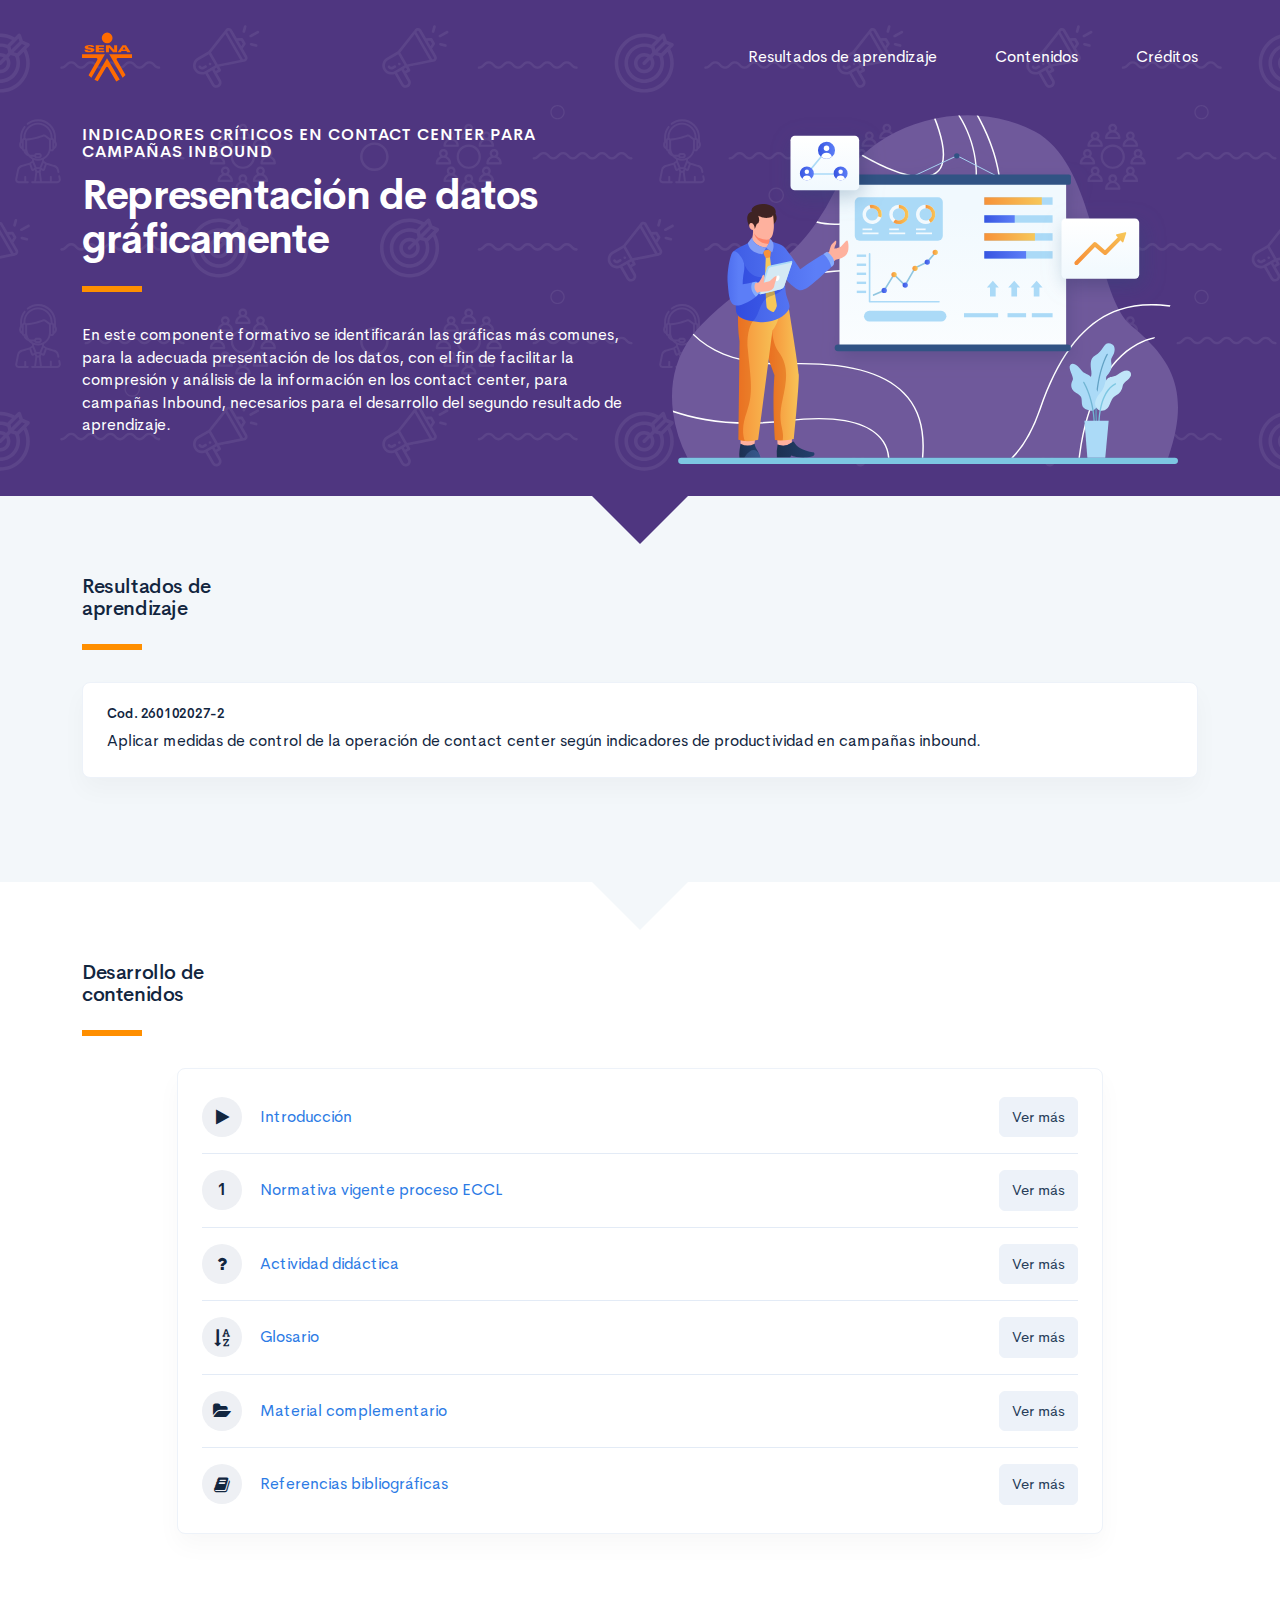
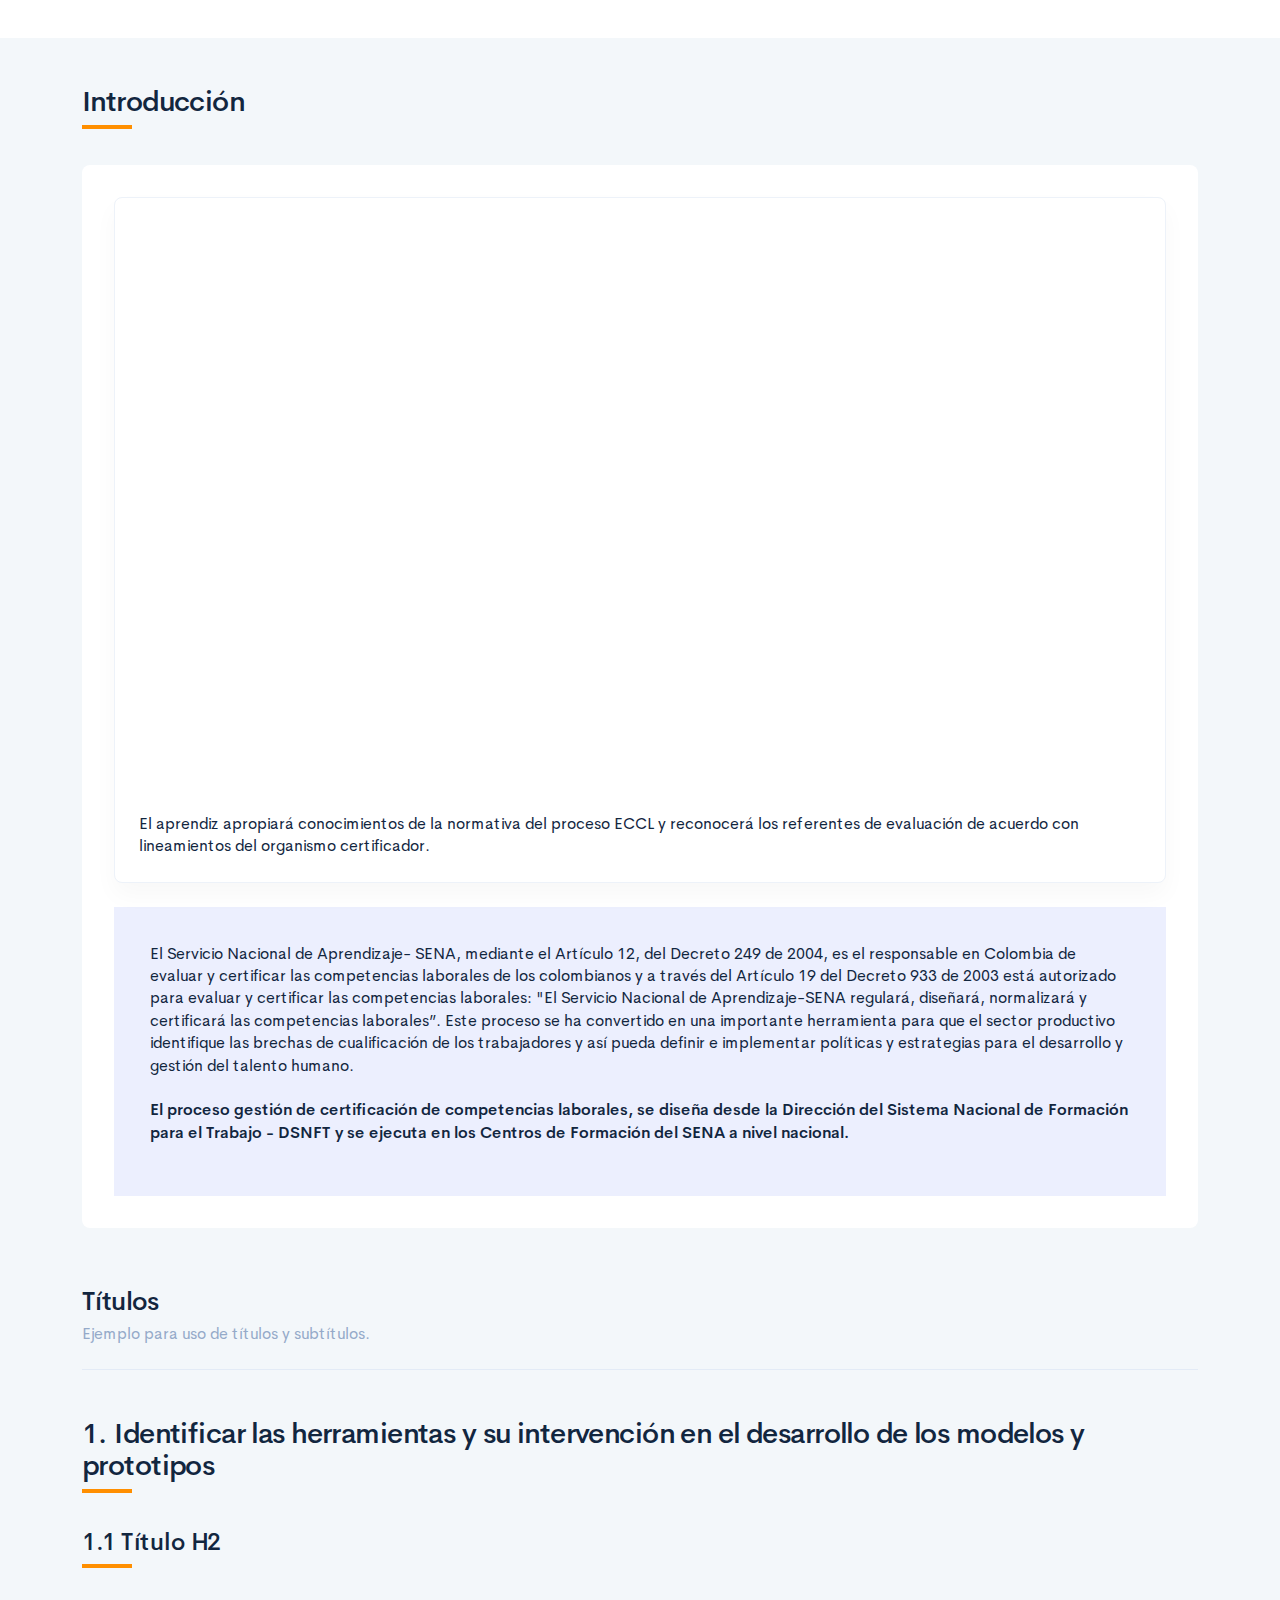
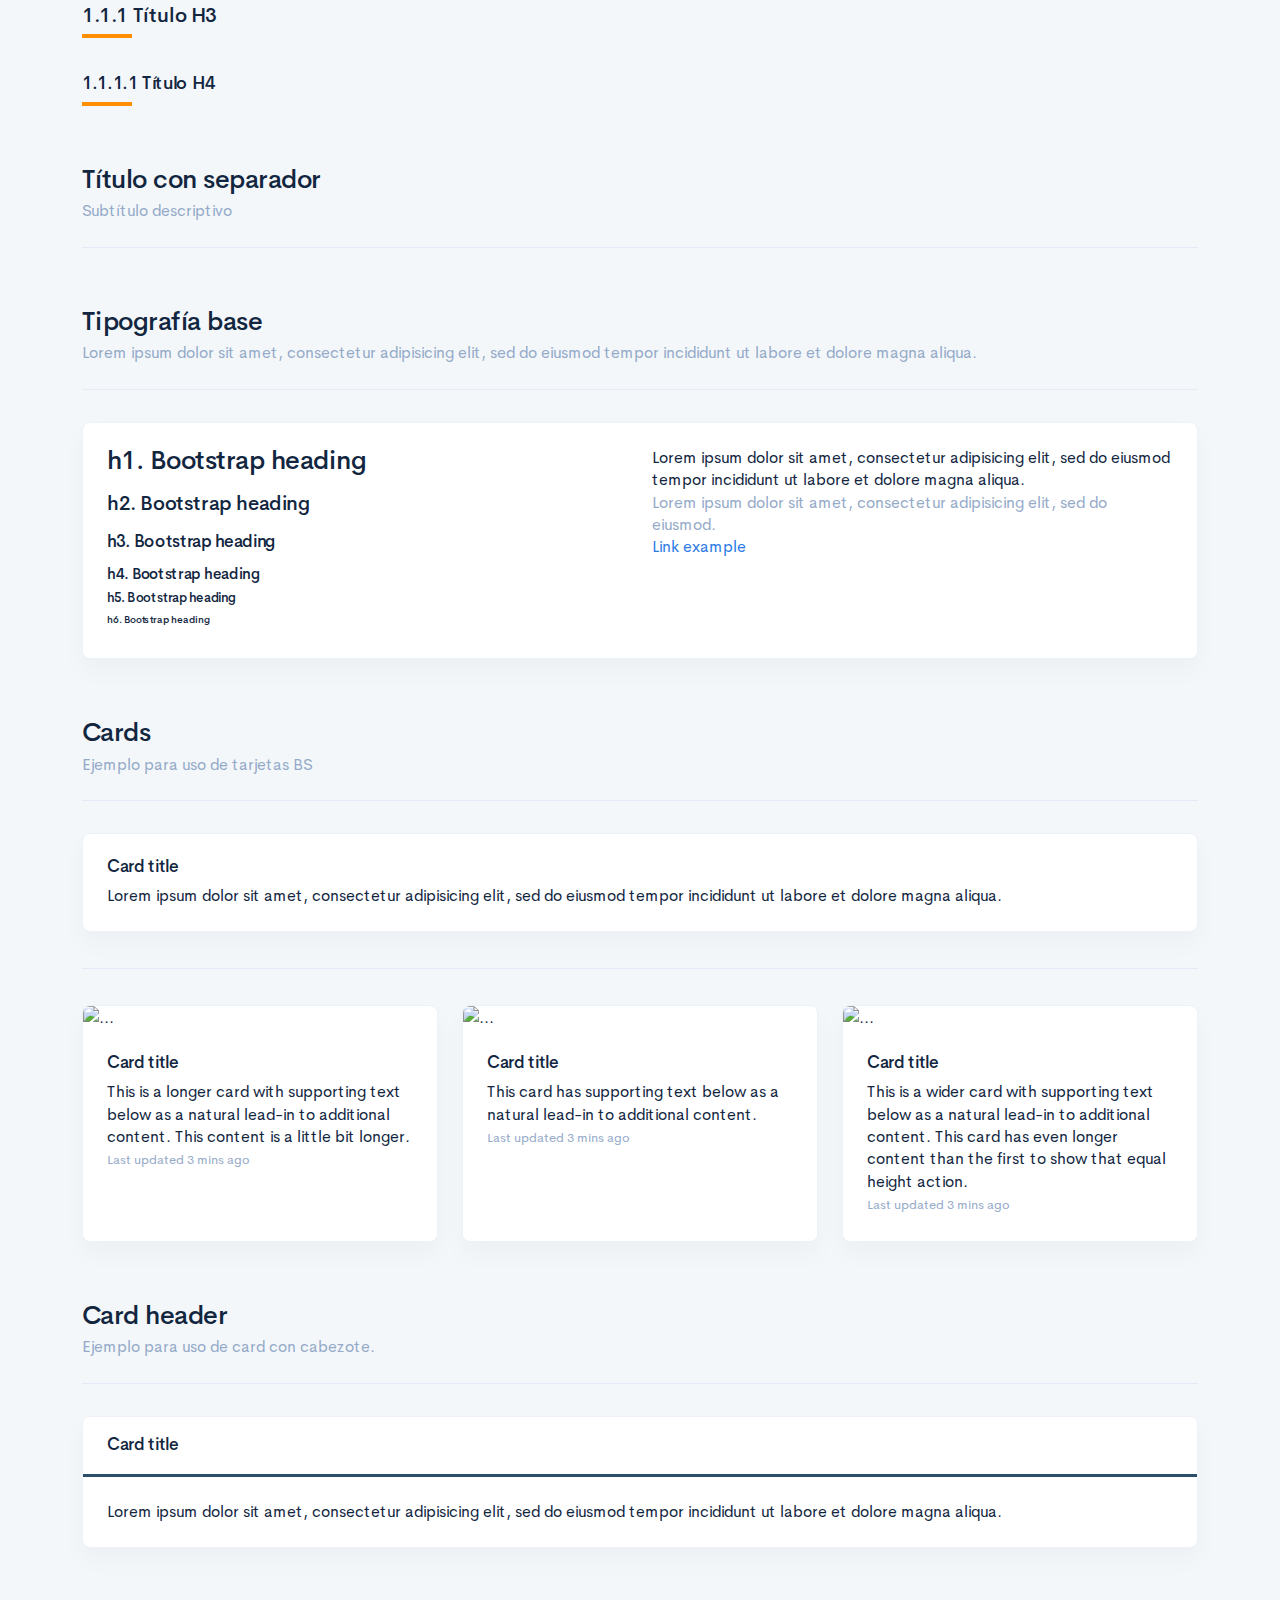
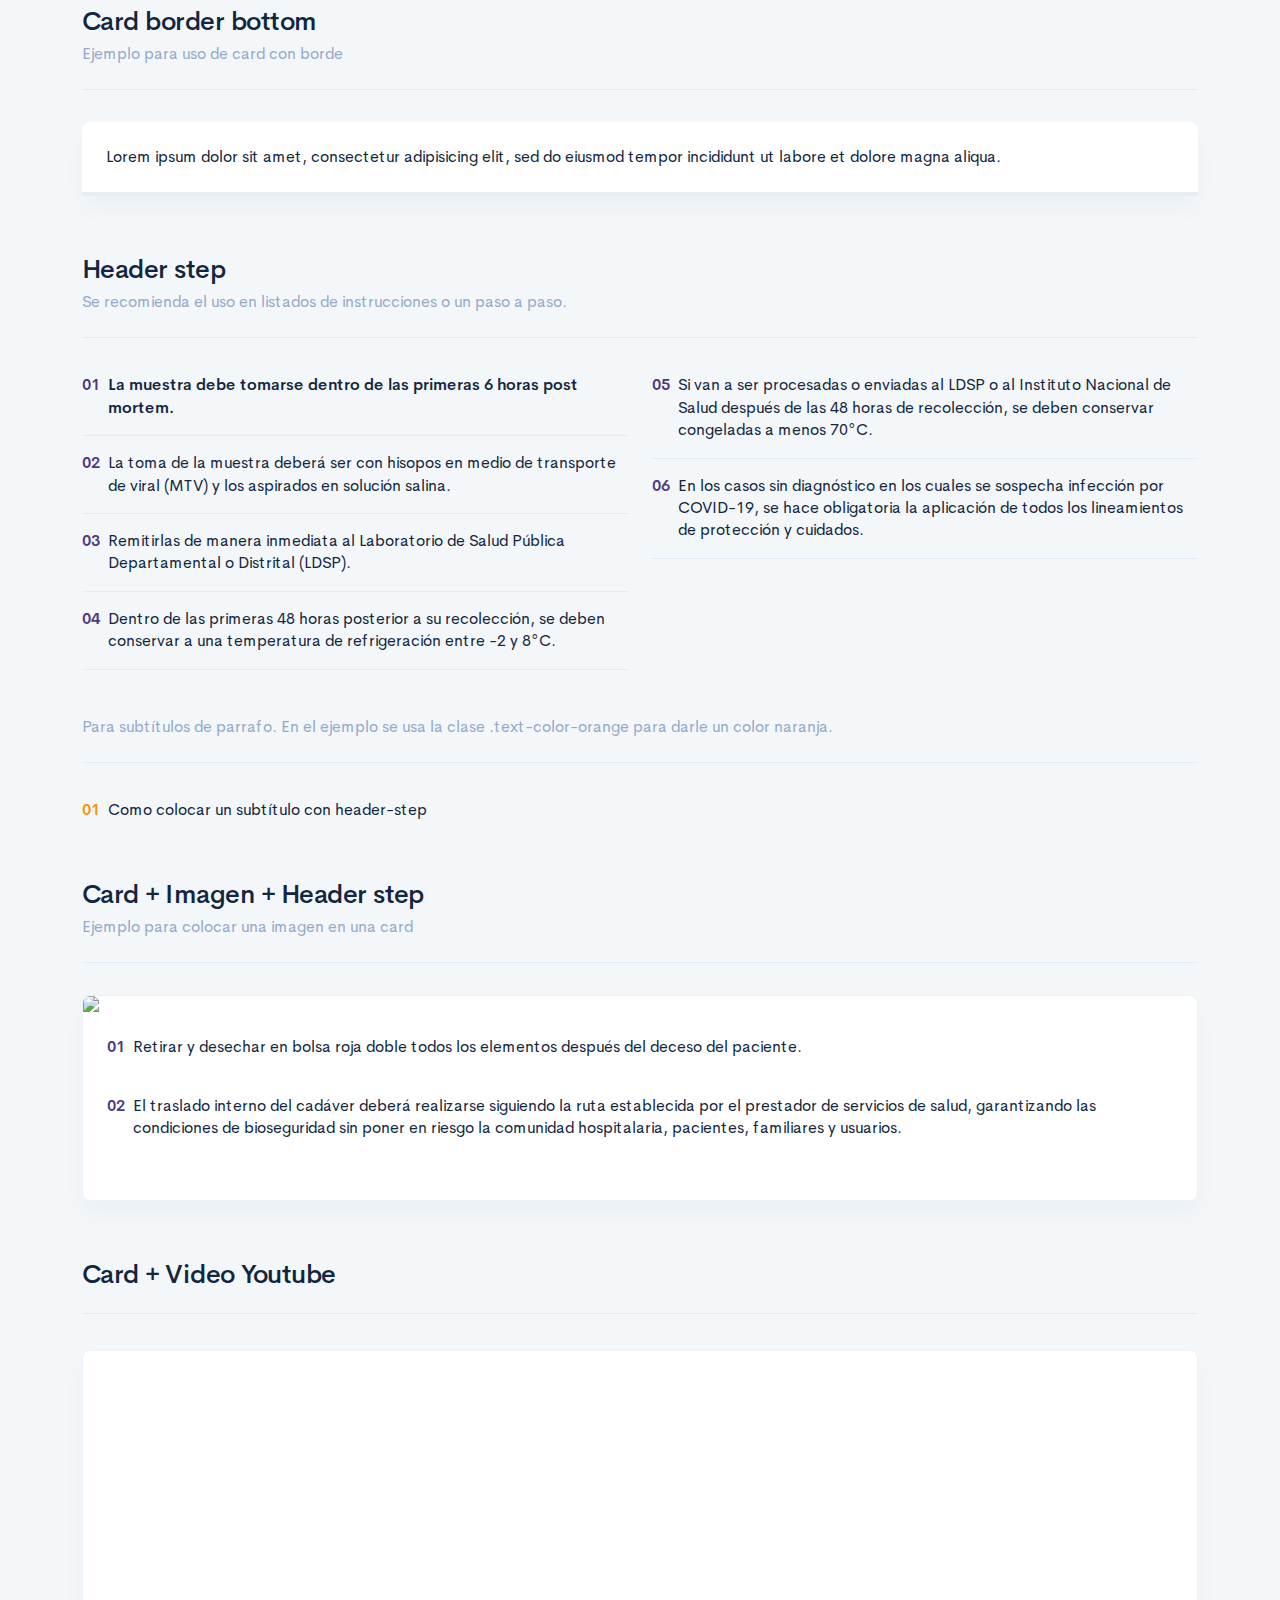
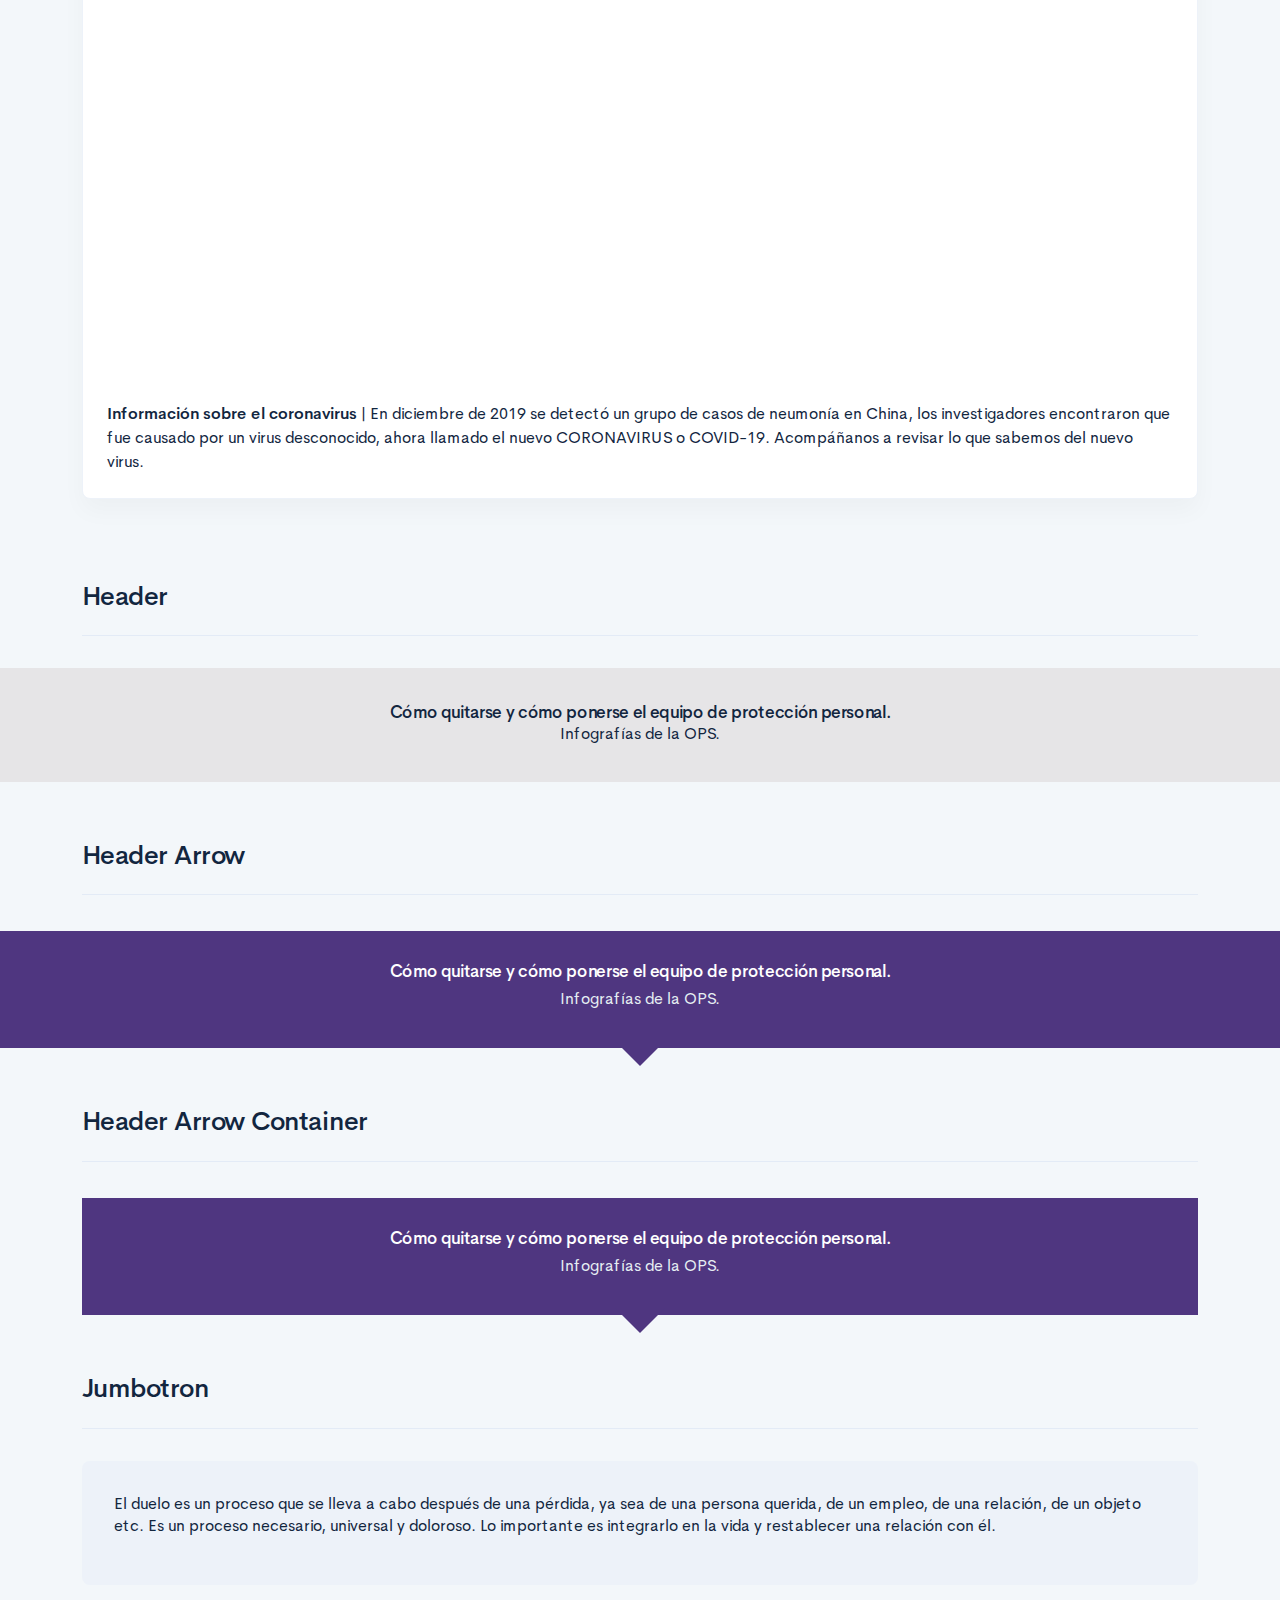
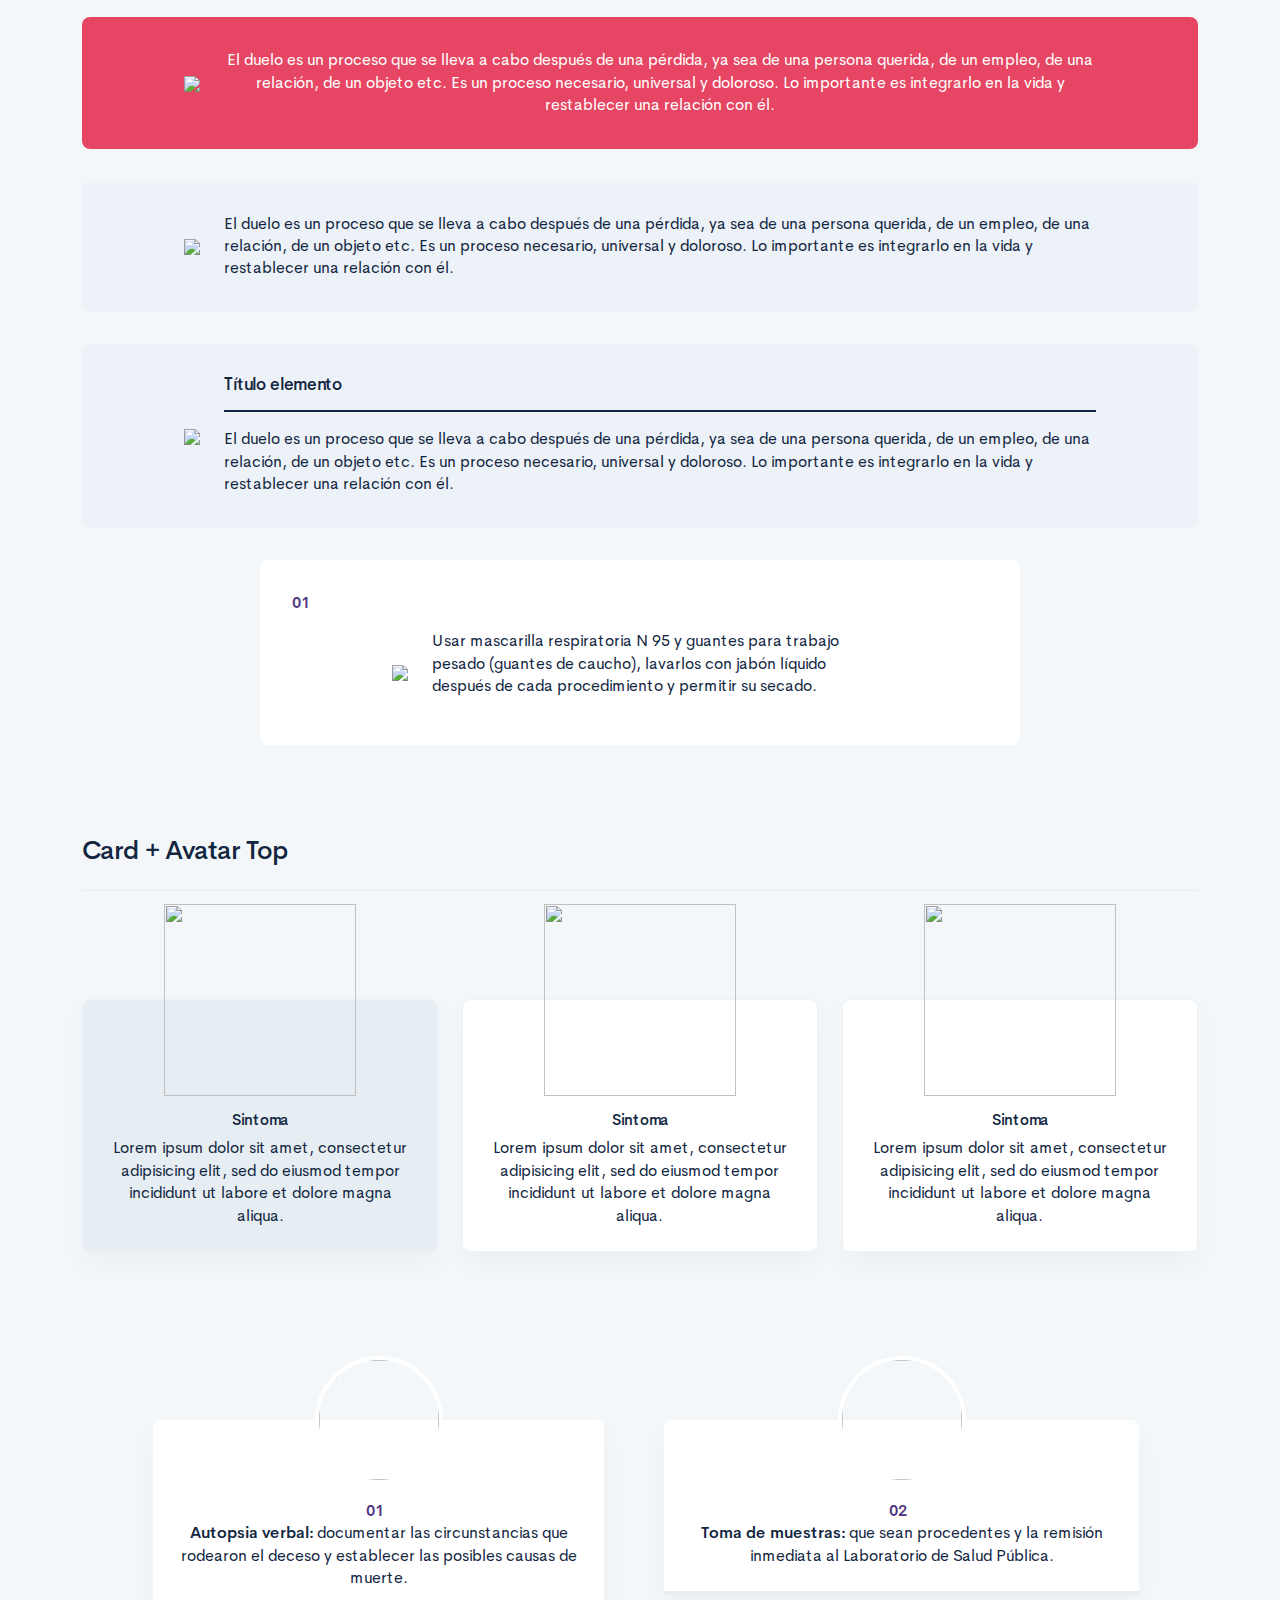
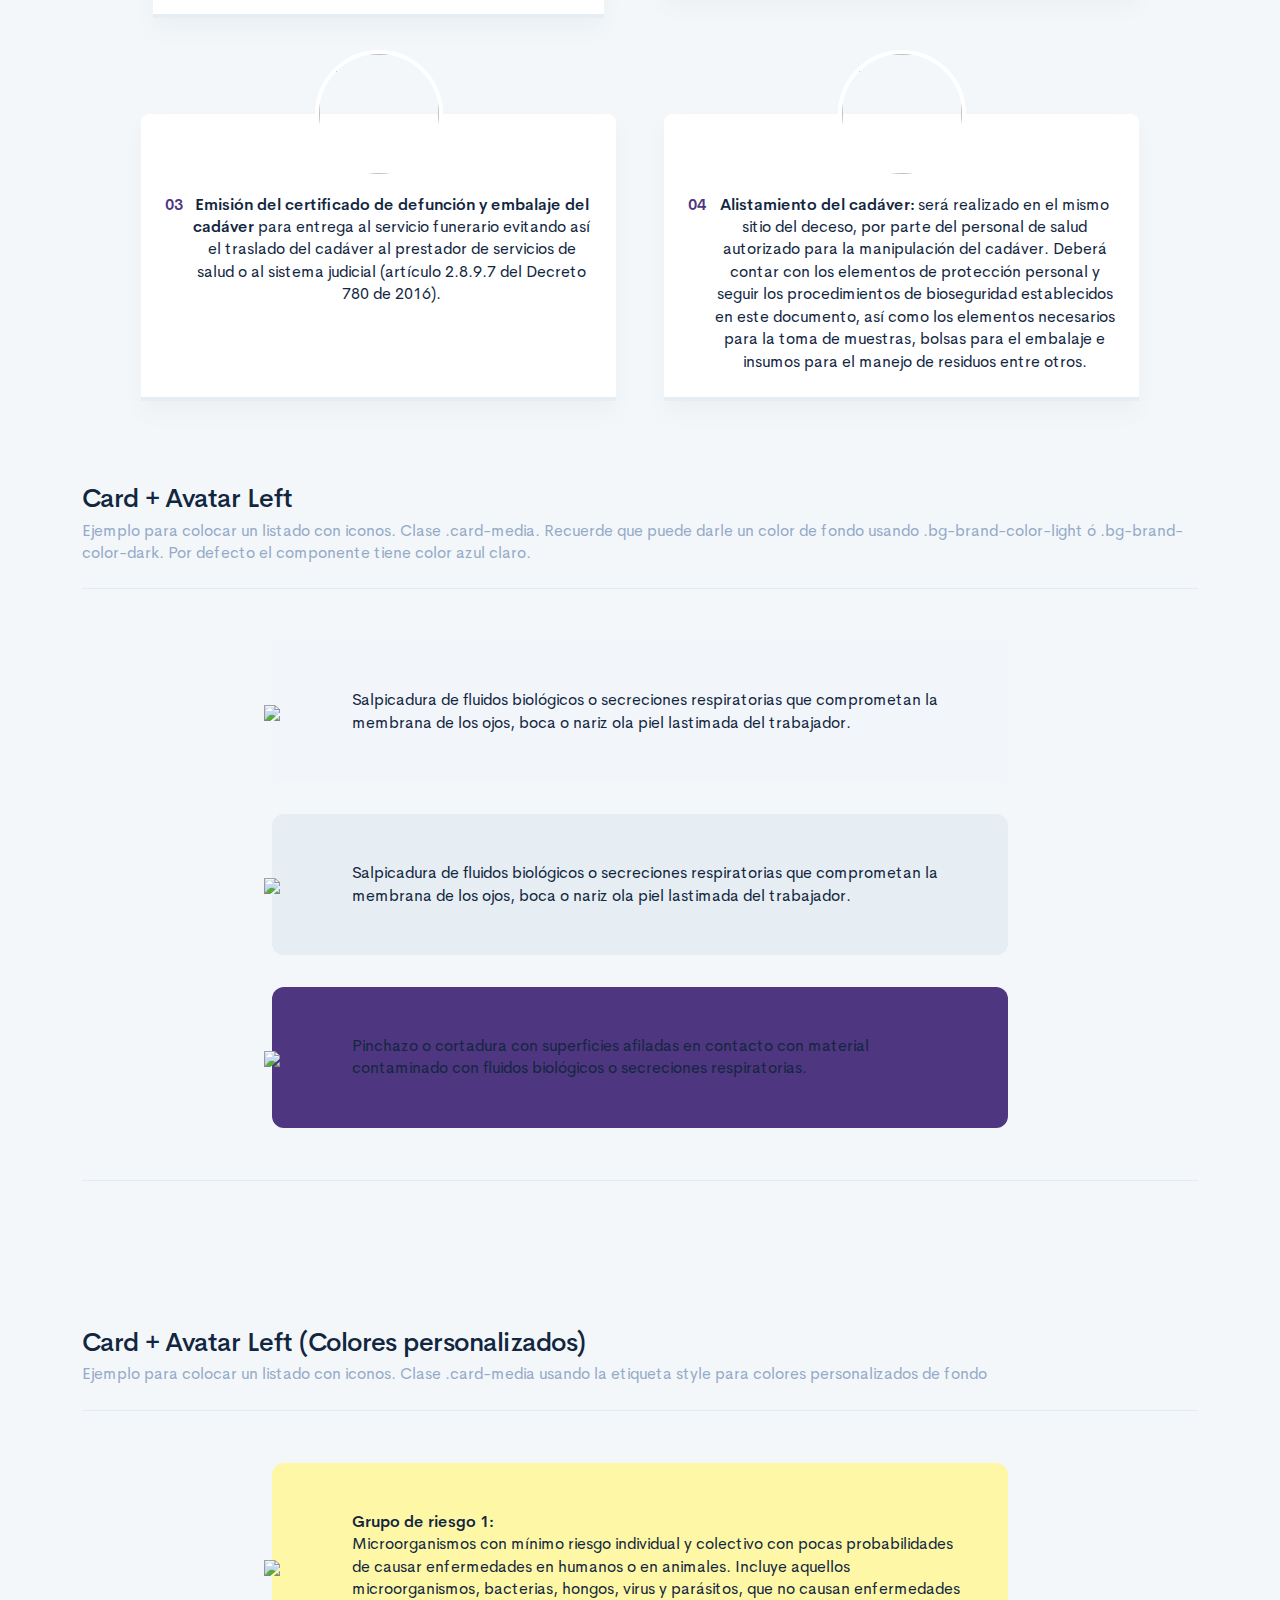
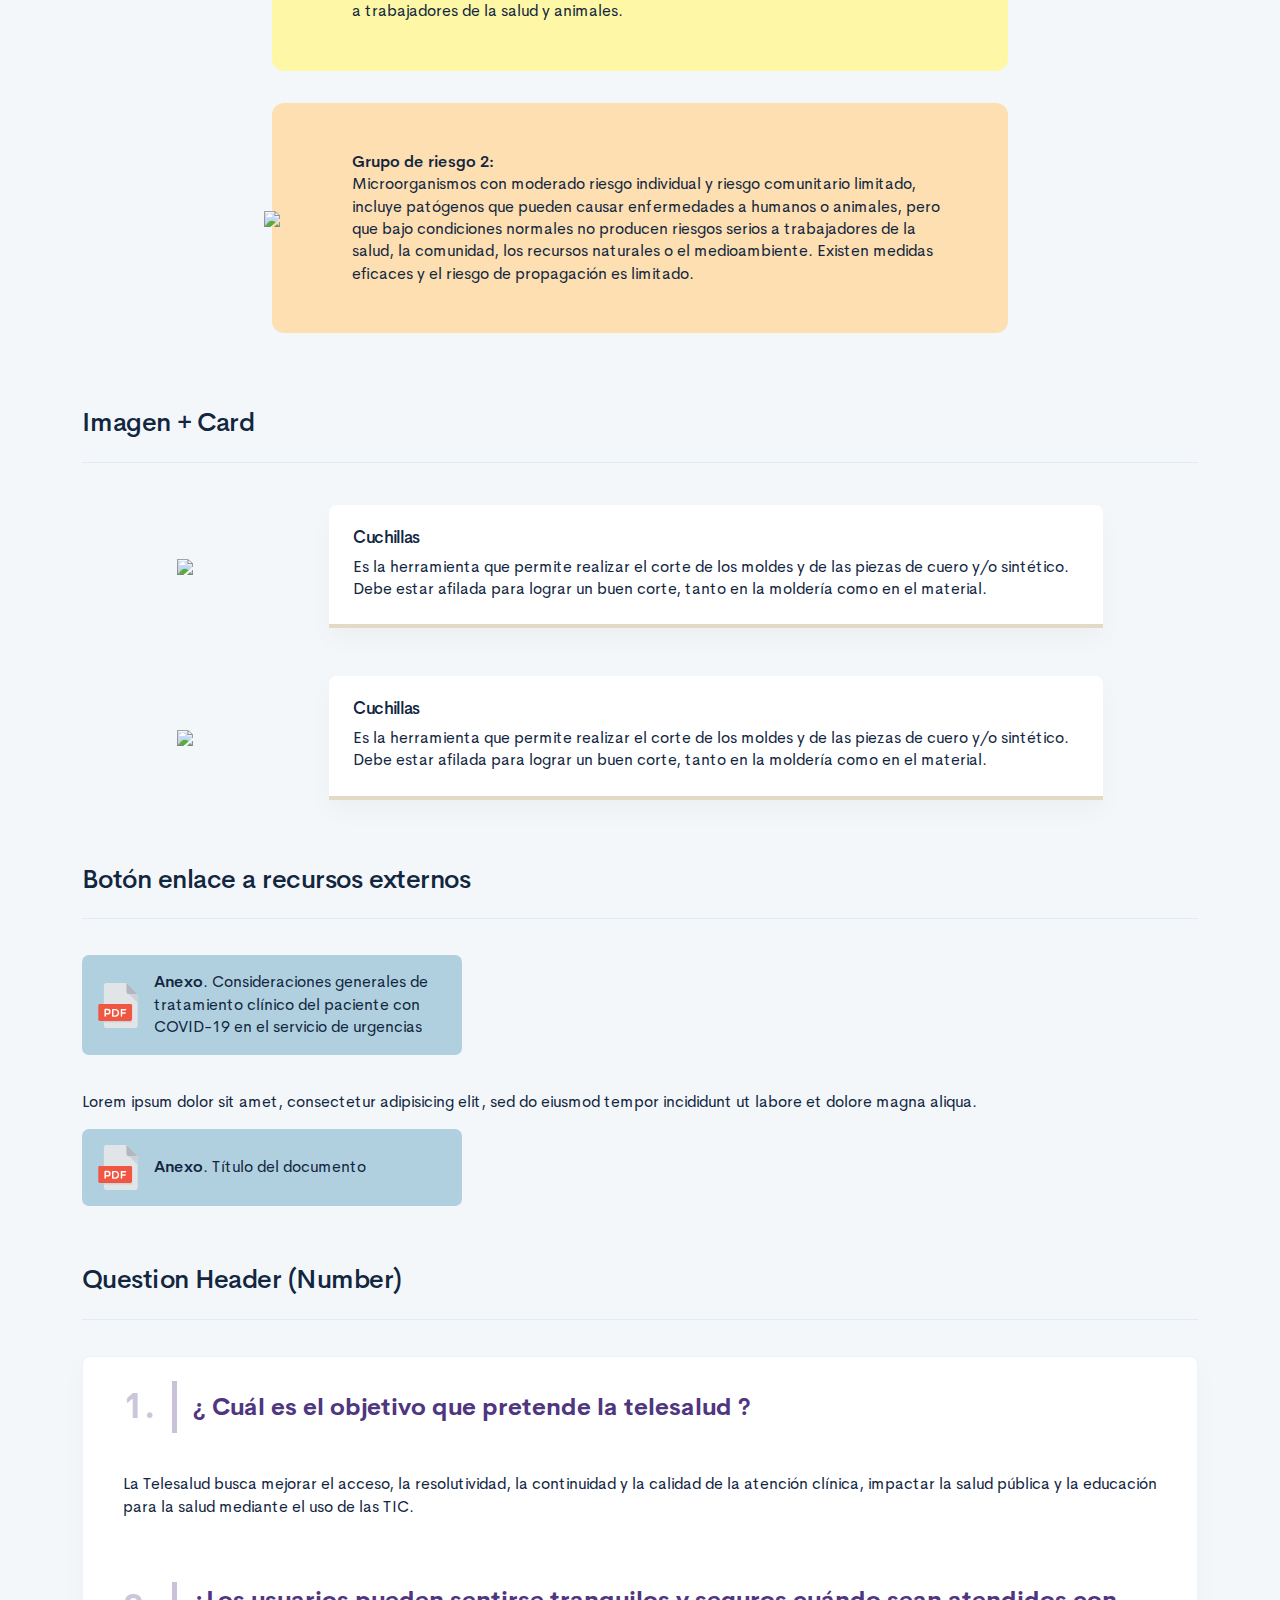
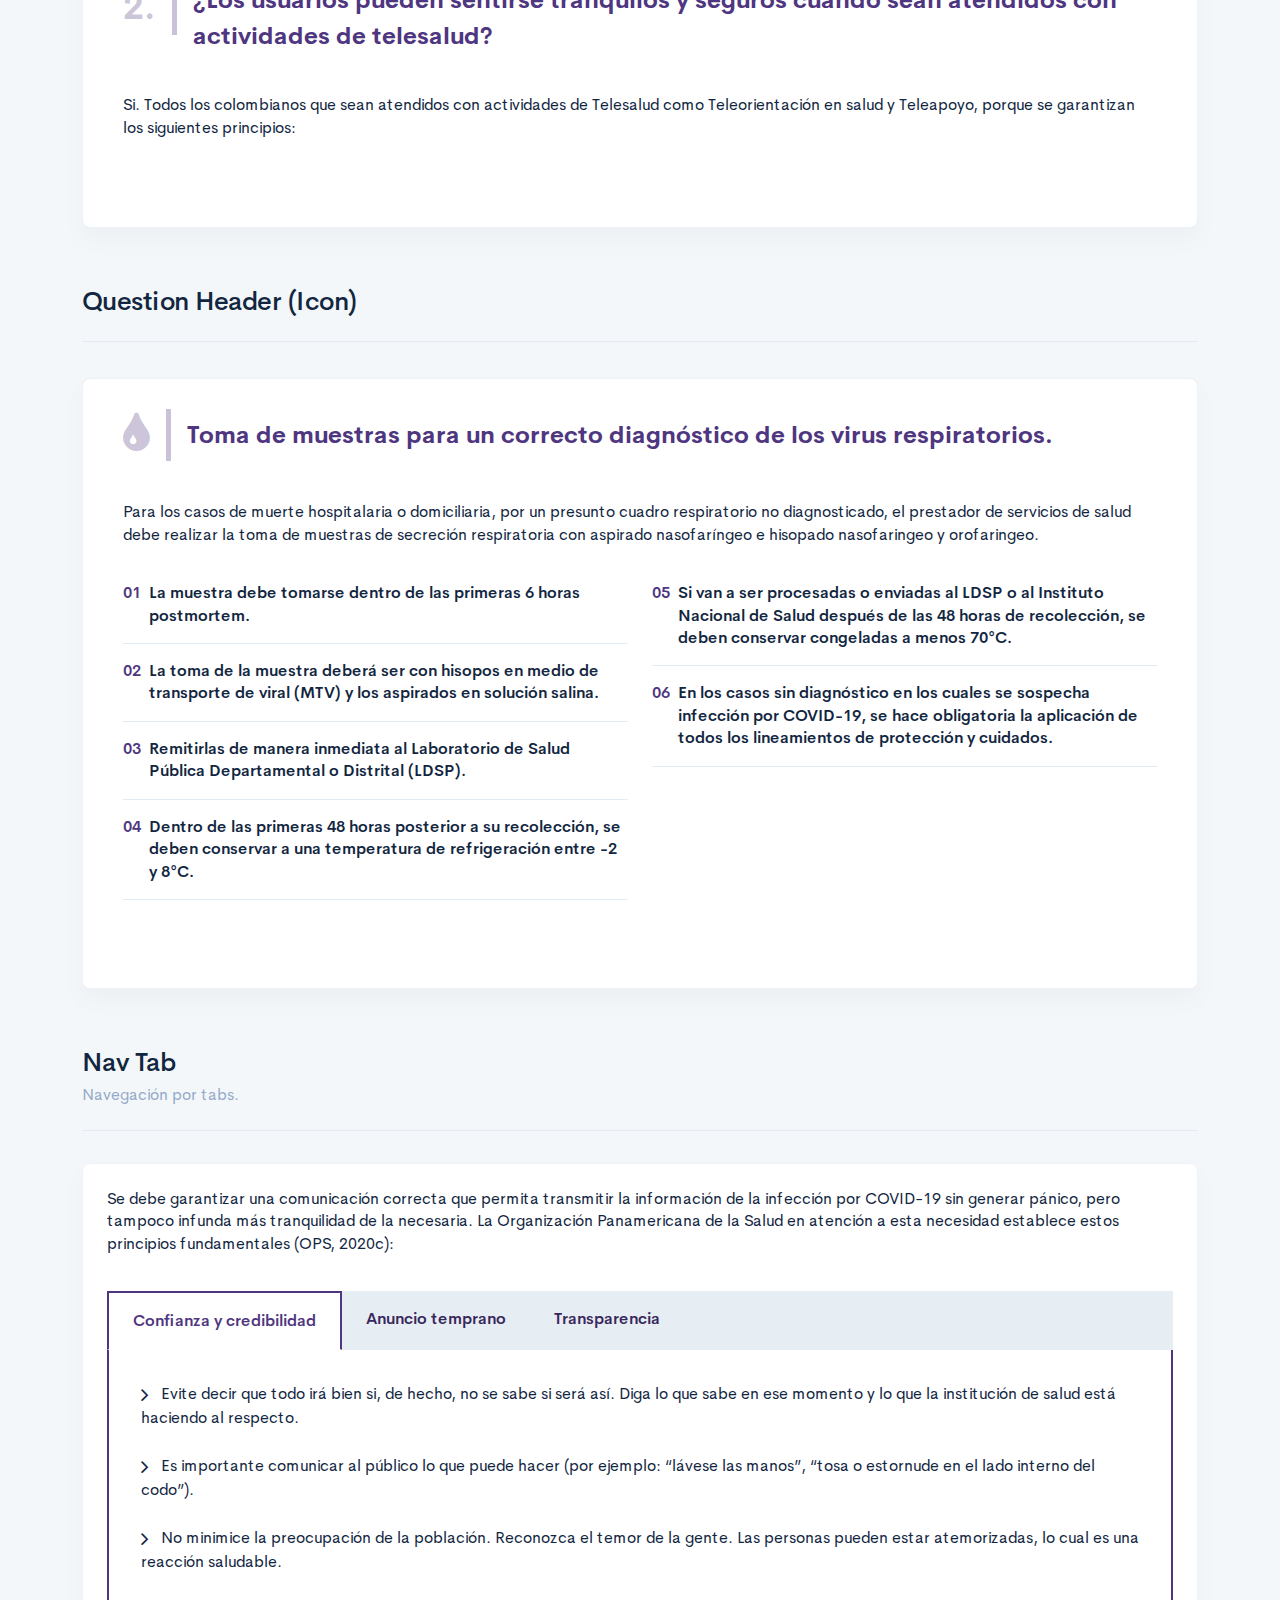
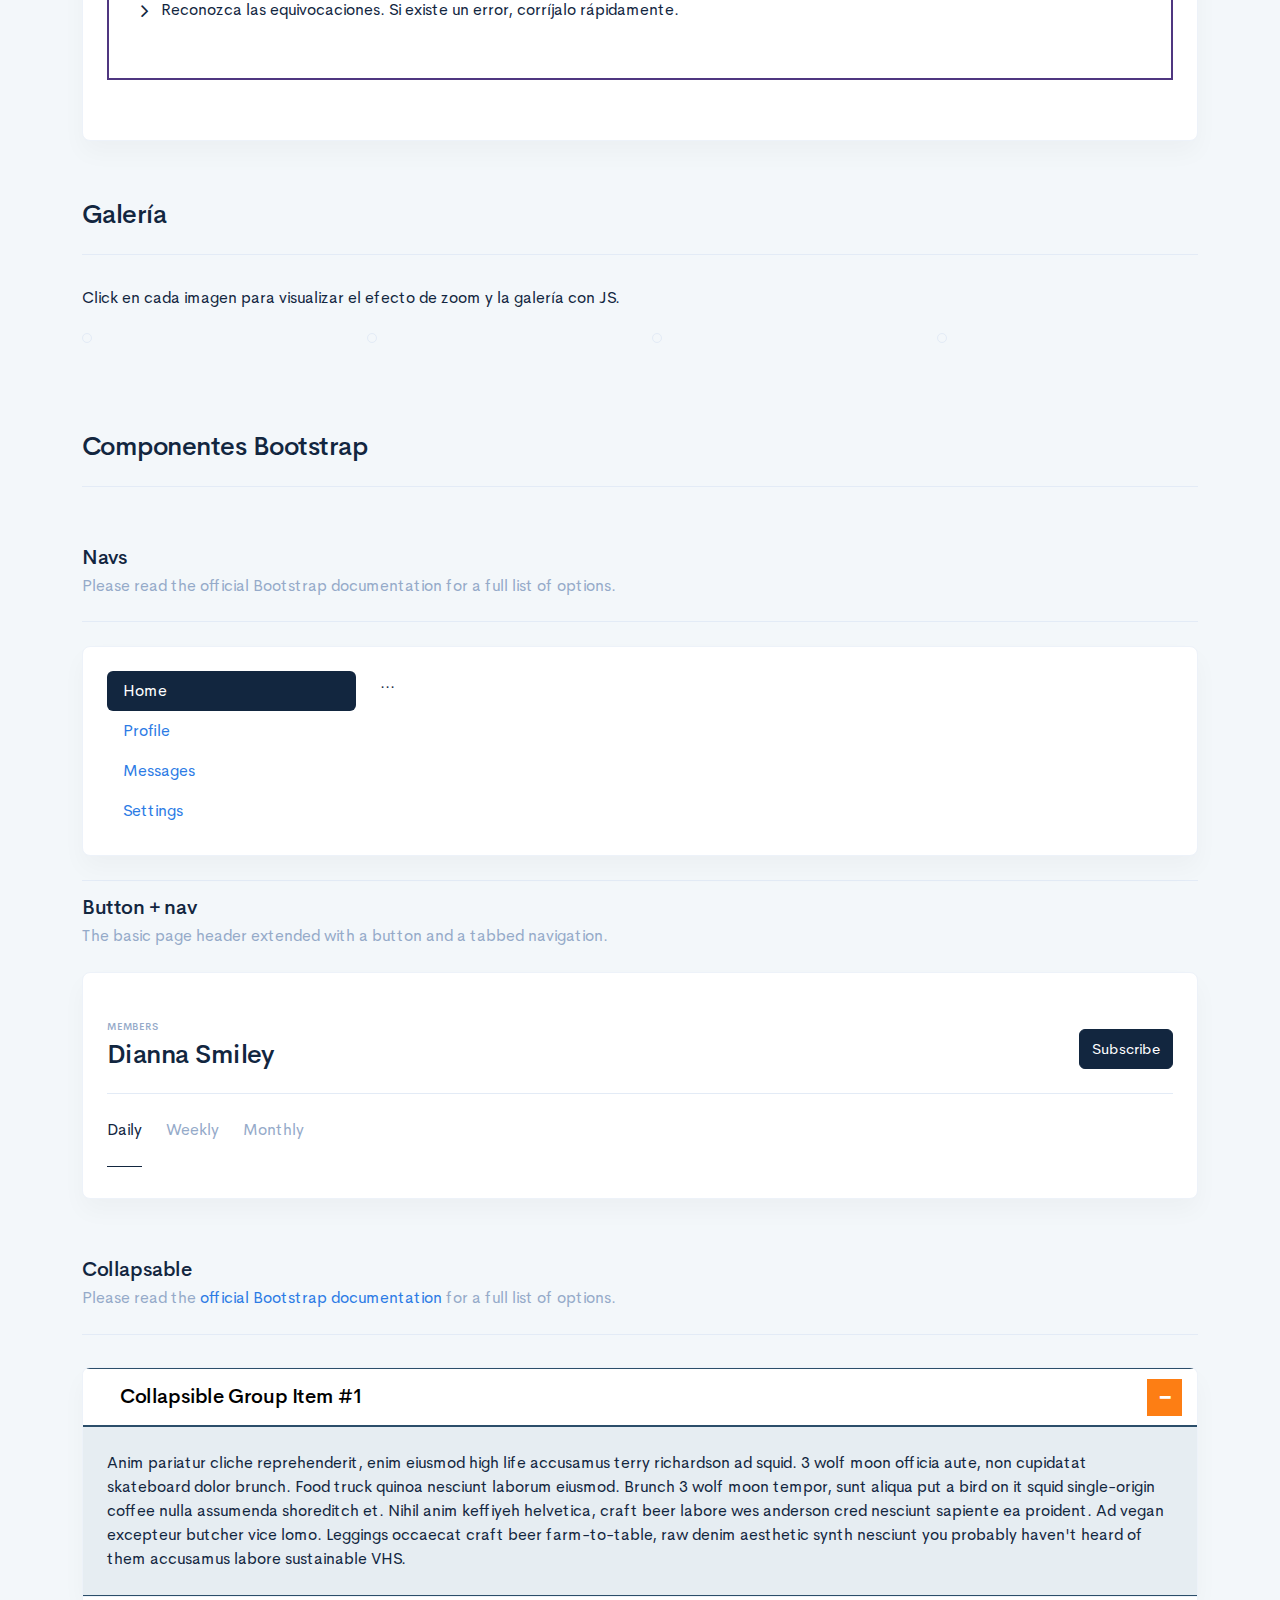
==== public/material.html @ ee1776a7 "Cargue inicial de archivos" ====
<!DOCTYPE html>
<html lang="es">
    <head>
        <meta charset="UTF-8">
        <meta name="viewport" content="width=device-width, user-scalable=no, initial-scale=1.0, maximum-scale=1.0, minimum-scale=1.0">
        <title>Representación de datos gráficamente </title>
        <meta meta name="description" content="Equipo de Ecosistema de recursos educativos SENA encargado del desarrollo y rediseño de cursos virtuales de aprendizaje para el SENA.">
        <link rel="icon" type="image/svg+xml" href="assets/images/logos/senaLogo.svg">
        <link rel="stylesheet" href="assets/fonts/feather/feather.css">
        <link rel="stylesheet" href="assets/fonts/fontawesome/css/font-awesome.css">
        <link href="assets/css/fancybox.css" rel="stylesheet">
        <link href="assets/css/animate.css" rel="stylesheet">
        <link rel="stylesheet" href="assets/css/main.css">
    </head>
    <body class="theme-dark page-header-textura" id="page-home">
        <header class="curso-presentacion page-header" id="CursoPresentacion">
            <div class="page-textura">
                <div class="container">
                    <div class="curso-topbar justify-content-center justify-content-md-between"><a class="curso-topbar__logo"><svg xmlns="http://www.w3.org/2000/svg" width="168.273" height="164.177" viewBox="0 0 168.273 164.177">
                                <path id="SENA_LOGO" data-name="SENA LOGO" d="M85.349,1a18.09,18.09,0,1,0,18.09,18.09h0A18.1,18.1,0,0,0,85.349,1ZM25.617,42.983a33.722,33.722,0,0,0-9.386,1.024,11.156,11.156,0,0,0-5.12,2.56A5.346,5.346,0,0,0,10.086,52.2c.683,1.707,2.56,2.9,4.608,3.584,4.437,1.536,9.386,1.877,13.994,2.731a5.1,5.1,0,0,1,2.389,1.024,1.369,1.369,0,0,1-.683,2.048,9.146,9.146,0,0,1-5.291.683A8.354,8.354,0,0,1,20.5,61.244a1.962,1.962,0,0,1-.853-2.389H9.233A7.663,7.663,0,0,0,10.6,63.463a7.59,7.59,0,0,0,4.267,2.389A28.541,28.541,0,0,0,23.4,66.876,52.426,52.426,0,0,0,35,66.023a11.043,11.043,0,0,0,5.8-2.9,5.358,5.358,0,0,0-1.365-8.533,21.267,21.267,0,0,0-5.8-2.048c-3.072-.683-5.973-1.024-9.045-1.536a9.114,9.114,0,0,1-3.072-.853,1.226,1.226,0,0,1,0-2.219,9.369,9.369,0,0,1,4.437-.683,10.554,10.554,0,0,1,4.608.853A1.877,1.877,0,0,1,31.59,49.81h9.9a5.669,5.669,0,0,0-1.195-3.584A8.875,8.875,0,0,0,35.515,43.5c-3.584-.341-6.827-.512-9.9-.512Zm21.333.683V67.217H75.792V62.1H57.531V57.489H73.744V52.54H57.531V48.786H75.109v-5.12Zm47.615,0H81.253V67.217H91.322V51.346l13.824,15.872h13.824V43.666H108.9v15.7Zm42.495,0L120.676,67.217h10.581l2.56-4.267H150.2l2.389,4.267h11.776l-15.53-23.551ZM142.35,49.3l5.12,8.533h-10.41ZM.7,74.044l.171,12.8L49,86.673c2.389.512,3.925,2.048,3.413,5.8l-29.7,51.711,9.557,9.045L78.01,74.044Zm91.646,0L137.4,152.89l9.9-8.874L117.433,92.3c-.512-3.584.853-5.291,3.413-5.8l48.127.171V74.044ZM84.837,87.185,42.512,159.546l11.264,5.461,28.159-47.615a4.283,4.283,0,0,1,2.9-1.195,4.681,4.681,0,0,1,3.072,1.195l28.159,47.786,11.605-5.973Z" transform="translate(-0.7 -1)" fill="#FF6B00" />
                            </svg>
                        </a><a class="curso-topbar__menubar collapsed btn-menu-responsive d-none" data-toggle="collapse" href="#curso-topbar__nav" aria-expanded="false"><span></span><span></span><span></span></a>
                        <nav class="curso-topbar__nav collapse show d-none d-md-block" id="curso-topbar__nav">
                            <ul class="curso-topbar__list">
                                <li class="curso-topbar__item"><a class="curso-topbar__link" href="#ResultadosAprendizaje"><span class="text-white">Resultados de aprendizaje</span></a></li>
                                <li class="curso-topbar__item"><a class="curso-topbar__link" href="#IndiceTematico"><span class="text-white">Contenidos</span></a></li>
                                <li class="curso-topbar__item"><a class="curso-topbar__link" href="#Creditos"><span class="text-white">Créditos</span></a></li>
                            </ul>
                        </nav>
                    </div>
                    <div class="curso-portada">
                        <div class="row align-items-center">
                            <div class="col-12 col-lg-6">
                                <h3 class="curso-subtitulo" id="curso-titulo-componente">Indicadores críticos en contact center para campañas Inbound </h3>
                                <h1 class="curso-titulo" id="curso-titulo-tema">Representación de datos gráficamente </h1>
                                <div class="brand-line-primary"></div>
                                <p class="curso-descripcion">En este componente formativo se identificarán las gráficas más comunes, para la adecuada presentación de los datos, con el fin de facilitar la compresión y análisis de la información en los contact center, para campañas Inbound, necesarios para el desarrollo del segundo resultado de aprendizaje. </p>
                            </div>
                            <div class="col-12 col-lg-6 text-center">
                                <div class="d-none d-lg-block"><img class="curso-imagen" src="assets/images/header/header_media.svg" /></div>
                            </div>
                        </div>
                    </div>
                </div>
            </div>
        </header>
        <section class="curso-resultados section bg-base-light" id="ResultadosAprendizaje">
            <div class="container">
                <h2> Resultados de <br>aprendizaje</h2>
                <div class="brand-line-primary"></div>
                <div class="card resultado-item">
                    <div class="card-body">
                        <h5><strong>Cod. 260102027-2</strong></h5>
                        <p class="mb-0">Aplicar medidas de control de la operación de contact center según indicadores de productividad en campañas inbound.</p>
                    </div>
                </div>
            </div>
        </section>
        <section class="curso-indice-tematico section" id="IndiceTematico">
            <div class="container">
                <h2>Desarrollo de <br>contenidos</h2>
                <div class="brand-line-primary"></div>
                <div class="row justify-content-center">
                    <div class="col-12 col-sm-10">
                        <div class="card wow flipInX" data-wow-delay=".4s">
                            <div class="card-body">
                                <ul class="list-group list-group-flush list my-n3 nav-temas">
                                    <li class="list-group-item nav-tema-item">
                                        <div class="row align-items-center">
                                            <div class="col-auto">
                                                <div class="avatar avatar-sm"><span class="nav-tema-item__icon avatar-title font-size-lg bg-secondary-soft rounded-circle text-primary font-weight-bold"> <i class="fa fa-play"></i></span></div>
                                            </div>
                                            <div class="col ml-n2"><span class="nav-tema-item__titulo"> <a href="#introduccion">Introducción</a></span></div>
                                            <div class="col-auto"> <a class="btn btn-light nav-tema-item__btn" href="#introduccion">Ver más</a></div>
                                        </div>
                                    </li>
                                    <li class="list-group-item nav-tema-item">
                                        <div class="row align-items-center">
                                            <div class="col-auto">
                                                <div class="avatar avatar-sm"><span class="nav-tema-item__icon avatar-title font-size-lg bg-secondary-soft rounded-circle text-primary font-weight-bold">1</span></div>
                                            </div>
                                            <div class="col ml-n2"><span class="nav-tema-item__titulo"> <a href="#tema-1">Normativa vigente proceso ECCL</a></span></div>
                                            <div class="col-auto"> <a class="btn btn-light nav-tema-item__btn" href="#tema-1">Ver más</a></div>
                                        </div>
                                    </li>
                                    <li class="list-group-item nav-tema-item">
                                        <div class="row align-items-center">
                                            <div class="col-auto">
                                                <div class="avatar avatar-sm"><span class="nav-tema-item__icon avatar-title font-size-lg bg-secondary-soft rounded-circle text-primary font-weight-bold"> <i class="fa fa-question"></i></span></div>
                                            </div>
                                            <div class="col ml-n2"><span class="nav-tema-item__titulo"> <a href="#evaluacion">Actividad didáctica</a></span></div>
                                            <div class="col-auto"> <a class="btn btn-light nav-tema-item__btn" href="#evaluacion">Ver más</a></div>
                                        </div>
                                    </li>
                                    <li class="list-group-item nav-tema-item">
                                        <div class="row align-items-center">
                                            <div class="col-auto">
                                                <div class="avatar avatar-sm"><span class="nav-tema-item__icon avatar-title font-size-lg bg-secondary-soft rounded-circle text-primary font-weight-bold"> <i class="fa fa-sort-alpha-asc"></i></span></div>
                                            </div>
                                            <div class="col ml-n2"><span class="nav-tema-item__titulo"> <a href="#glosario">Glosario</a></span></div>
                                            <div class="col-auto"> <a class="btn btn-light nav-tema-item__btn" href="#glosario">Ver más</a></div>
                                        </div>
                                    </li>
                                    <li class="list-group-item nav-tema-item">
                                        <div class="row align-items-center">
                                            <div class="col-auto">
                                                <div class="avatar avatar-sm"><span class="nav-tema-item__icon avatar-title font-size-lg bg-secondary-soft rounded-circle text-primary font-weight-bold"> <i class="fa fa-folder-open"></i></span></div>
                                            </div>
                                            <div class="col ml-n2"><span class="nav-tema-item__titulo"> <a href="#anexos">Material complementario</a></span></div>
                                            <div class="col-auto"> <a class="btn btn-light nav-tema-item__btn" href="#anexos">Ver más</a></div>
                                        </div>
                                    </li>
                                    <li class="list-group-item nav-tema-item">
                                        <div class="row align-items-center">
                                            <div class="col-auto">
                                                <div class="avatar avatar-sm"><span class="nav-tema-item__icon avatar-title font-size-lg bg-secondary-soft rounded-circle text-primary font-weight-bold"> <i class="fa fa-book"></i></span></div>
                                            </div>
                                            <div class="col ml-n2"><span class="nav-tema-item__titulo"> <a href="#referencias">Referencias bibliográficas</a></span></div>
                                            <div class="col-auto"> <a class="btn btn-light nav-tema-item__btn" href="#referencias">Ver más</a></div>
                                        </div>
                                    </li>
                                </ul>
                            </div>
                        </div>
                    </div>
                </div>
            </div>
        </section>
        <section id="mainContent">
            <div id="introduccion">
                <div class="container" id="page-introduccion">
                    <div class="header-ecored">
                        <h1>Introducción</h1>
                    </div>
                    <div class="jumbotron bg-white">
                        <div class="row">
                            <div class="col">
                                <div class="card">
                                    <div class="embed-responsive embed-responsive-16by9"><iframe class="embed-responsive-item" width="560" height="315" src="https://www.youtube.com/embed/bv8zTM9mZZ8" frameborder="0" allow="accelerometer; autoplay; encrypted-media; gyroscope; picture-in-picture" allowfullscreen=""></iframe></div>
                                    <div class="card-body mt-0">
                                        <p>El aprendiz apropiará conocimientos de la normativa del proceso ECCL y reconocerá los referentes de evaluación de acuerdo con lineamientos del organismo certificador.</p>
                                    </div>
                                </div>
                                <div class="p-5" style="background-color:#ECEFFE">
                                    <p>El Servicio Nacional de Aprendizaje- SENA, mediante el Artículo 12, del Decreto 249 de 2004, es el responsable en Colombia de evaluar y certificar las competencias laborales de los colombianos y a través del Artículo 19 del Decreto 933 de 2003 está autorizado para evaluar y certificar las competencias laborales: "El Servicio Nacional de Aprendizaje-SENA regulará, diseñará, normalizará y certificará las competencias laborales”. Este proceso se ha convertido en una importante herramienta para que el sector productivo identifique las brechas de cualificación de los trabajadores y así pueda definir e implementar políticas y estrategias para el desarrollo y gestión del talento humano.</br></br><strong>El proceso gestión de certificación de competencias laborales, se diseña desde la Dirección del Sistema Nacional de Formación para el Trabajo - DSNFT y se ejecuta en los Centros de Formación del SENA a nivel nacional. </strong></p>
                                </div>
                            </div>
                        </div>
                    </div>
                </div>
            </div>
            <div id="tema-1">
                <div class="container">
                    <!-- Header-->
                    <div class="header mt-md-5">
                        <div class="header-body">
                            <!-- Title-->
                            <h1 class="header-title"> Títulos </h1><!-- Subtitle-->
                            <p class="header-subtitle">Ejemplo para uso de títulos y subtítulos.</p>
                        </div>
                    </div>
                    <section id="titulos">
                        <div class="header-ecored">
                            <h1>1. Identificar las herramientas y su intervención en el desarrollo de los modelos y prototipos </h1>
                        </div>
                        <div class="header-ecored">
                            <h2>1.1 Título H2</h2>
                        </div>
                        <div class="header-ecored">
                            <h3>1.1.1 Título H3</h3>
                        </div>
                        <div class="header-ecored">
                            <h4>1.1.1.1 Título H4</h4>
                        </div>
                        <div class="header my-md-5">
                            <div class="header-body">
                                <!-- Title-->
                                <h1 class="header-title">Título con separador</h1><!-- Subtitle-->
                                <p class="header-subtitle">Subtítulo descriptivo</p>
                            </div>
                        </div>
                    </section>
                    <div class="header" id="tipografia">
                        <div class="header-body">
                            <h1 class="header-title">Tipografía base</h1>
                            <p class="header-subtitle">Lorem ipsum dolor sit amet, consectetur adipisicing elit, sed do eiusmod tempor incididunt ut labore et dolore magna aliqua.</p>
                        </div>
                    </div>
                    <div class="card">
                        <div class="card-body">
                            <div class="row">
                                <div class="col-xl-6">
                                    <!-- Headings-->
                                    <h1>h1. Bootstrap heading</h1>
                                    <h2>h2. Bootstrap heading</h2>
                                    <h3>h3. Bootstrap heading</h3>
                                    <h4>h4. Bootstrap heading</h4>
                                    <h5>h5. Bootstrap heading</h5>
                                    <h6>h6. Bootstrap heading</h6>
                                </div>
                                <div class="col-xl-6">
                                    <!-- Text-->
                                    <p>Lorem ipsum dolor sit amet, consectetur adipisicing elit, sed do eiusmod tempor incididunt ut labore et dolore magna aliqua.</p><!-- Text-->
                                    <p class="text-muted">Lorem ipsum dolor sit amet, consectetur adipisicing elit, sed do eiusmod.</p><!-- Text-->
                                    <p><a href="#!">Link example</a></p>
                                </div><!-- / .row-->
                            </div>
                        </div>
                    </div>
                    <div id="card">
                        <!-- Header-->
                        <div class="header mt-md-5">
                            <div class="header-body">
                                <!-- Title-->
                                <h1 class="header-title">Cards</h1><!-- Subtitle-->
                                <p class="header-subtitle">Ejemplo para uso de tarjetas BS</p>
                            </div>
                        </div>
                        <div class="card">
                            <div class="card-body">
                                <h3 class="card-title">Card title</h3>
                                <p class="card-text">Lorem ipsum dolor sit amet, consectetur adipisicing elit, sed do eiusmod tempor incididunt ut labore et dolore magna aliqua.</p>
                            </div>
                        </div>
                        <hr class="my-5">
                        <div class="card-deck">
                            <div class="card"><img class="card-img-top" src="https://via.placeholder.com/230" alt="...">
                                <div class="card-body">
                                    <h3 class="card-title">Card title</h3>
                                    <p class="card-text">This is a longer card with supporting text below as a natural lead-in to additional content. This content is a little bit longer.</p>
                                    <p class="card-text"><small class="text-muted">Last updated 3 mins ago</small></p>
                                </div>
                            </div>
                            <div class="card"><img class="card-img-top" src="https://via.placeholder.com/230" alt="...">
                                <div class="card-body">
                                    <h3 class="card-title">Card title</h3>
                                    <p class="card-text">This card has supporting text below as a natural lead-in to additional content.</p>
                                    <p class="card-text"><small class="text-muted">Last updated 3 mins ago</small></p>
                                </div>
                            </div>
                            <div class="card"><img class="card-img-top" src="https://via.placeholder.com/230" alt="...">
                                <div class="card-body">
                                    <h3 class="card-title">Card title</h3>
                                    <p class="card-text">This is a wider card with supporting text below as a natural lead-in to additional content. This card has even longer content than the first to show that equal height action.</p>
                                    <p class="card-text"><small class="text-muted">Last updated 3 mins ago</small></p>
                                </div>
                            </div>
                        </div>
                        <div class="header mt-md-5">
                            <div class="header-body">
                                <!-- Title-->
                                <h1 class="header-title">Card header</h1><!-- Subtitle-->
                                <p class="header-subtitle">Ejemplo para uso de card con cabezote.</p>
                            </div>
                        </div>
                        <div class="card">
                            <div class="card-header">
                                <h3 class="card-header-title">Card title</h3>
                            </div>
                            <div class="card-body">
                                <p class="card-text">Lorem ipsum dolor sit amet, consectetur adipisicing elit, sed do eiusmod tempor incididunt ut labore et dolore magna aliqua.</p>
                            </div>
                        </div>
                    </div>
                    <div id="cardborder">
                        <div class="header mt-md-5">
                            <div class="header-body">
                                <!-- Title-->
                                <h1 class="header-title">Card border bottom</h1><!-- Subtitle-->
                                <p class="header-subtitle">Ejemplo para uso de card con borde</p>
                            </div>
                        </div>
                        <section class="card-border-bottom">
                            <div class="card">
                                <div class="card-body">
                                    <p class="card-text">Lorem ipsum dolor sit amet, consectetur adipisicing elit, sed do eiusmod tempor incididunt ut labore et dolore magna aliqua.</p>
                                </div>
                            </div>
                        </section>
                    </div>
                    <div id="headerstep">
                        <div class="header mt-md-5">
                            <div class="header-body">
                                <!-- Title-->
                                <h1 class="header-title">Header step</h1><!-- Subtitle-->
                                <p class="header-subtitle">Se recomienda el uso en listados de instrucciones o un paso a paso.</p>
                            </div>
                        </div>
                        <div class="row justify-content-between align-items-start mt-5">
                            <div class="col-12 col-lg-6">
                                <p class="header-step"><span class="header-step-number">01</span><span class="header-step-title"><strong>La muestra debe tomarse dentro de las primeras 6 horas post mortem.</strong></span></p>
                                <hr>
                                <p class="header-step"><span class="header-step-number">02</span><span class="header-step-title"><strong></strong>La toma de la muestra deberá ser con hisopos en medio de transporte de viral (MTV) y los aspirados en solución salina.</span></p>
                                <hr>
                                <p class="header-step"><span class="header-step-number">03</span><span class="header-step-title"><strong></strong>Remitirlas de manera inmediata al Laboratorio de Salud Pública Departamental o Distrital (LDSP).</span></p>
                                <hr>
                                <p class="header-step"><span class="header-step-number">04</span><span class="header-step-title"><strong></strong>Dentro de las primeras 48 horas posterior a su recolección, se deben conservar a una temperatura de refrigeración entre -2 y 8°C.</span></p>
                                <hr>
                            </div>
                            <div class="col-12 col-lg-6">
                                <p class="header-step"><span class="header-step-number">05</span><span class="header-step-title"><strong></strong>Si van a ser procesadas o enviadas al LDSP o al Instituto Nacional de Salud después de las 48 horas de recolección, se deben conservar congeladas a menos 70°C.</span></p>
                                <hr>
                                <p class="header-step"><span class="header-step-number">06</span><span class="header-step-title"><strong></strong>En los casos sin diagnóstico en los cuales se sospecha infección por COVID-19, se hace obligatoria la aplicación de todos los lineamientos de protección y cuidados.</span></p>
                                <hr>
                            </div>
                        </div>
                        <div class="header">
                            <div class="header-body">
                                <!-- Subtitle-->
                                <p class="header-subtitle">Para subtítulos de parrafo. En el ejemplo se usa la clase .text-color-orange para darle un color naranja.</p>
                            </div>
                        </div>
                        <p class="header-step my-5"><span class="header-step-number text-color-orange">01</span><span class="header-step-title"><strong></strong>Como colocar un subtítulo con header-step</span></p>
                    </div>
                    <div id="cardimagen">
                        <div class="header mt-md-5">
                            <div class="header-body">
                                <!-- Title-->
                                <h1 class="header-title">Card + Imagen + Header step</h1><!-- Subtitle-->
                                <p class="header-subtitle">Ejemplo para colocar una imagen en una card</p>
                            </div>
                        </div>
                        <div class="card mb-5"><img class="card-img-top" src="assets/images/pages/ejemplos/imagenBanner.svg">
                            <div class="card-body">
                                <p class="header-step"><span class="header-step-number">01</span><span class="header-step--title">Retirar y desechar en bolsa roja doble todos los elementos después del deceso del paciente.</span></p>
                                <p class="header-step my-5"><span class="header-step-number">02</span><span class="header-step--title">El traslado interno del cadáver deberá realizarse siguiendo la ruta establecida por el prestador de servicios de salud, garantizando las condiciones de bioseguridad sin poner en riesgo la comunidad hospitalaria, pacientes, familiares y usuarios.</span></p>
                            </div>
                        </div>
                    </div>
                    <div id="cardvideo">
                        <div class="header mt-md-5">
                            <div class="header-body">
                                <!-- Title-->
                                <h1 class="header-title">Card + Video Youtube</h1>
                            </div>
                        </div>
                        <div class="row my-5">
                            <div class="col">
                                <div class="card">
                                    <div class="embed-responsive embed-responsive-16by9"><iframe class="embed-responsive-item" width="560" height="315" src="https://www.youtube.com/embed/HBgyl2vrLxw" frameborder="0" allow="accelerometer; autoplay; encrypted-media; gyroscope; picture-in-picture" allowfullscreen=""></iframe></div>
                                    <div class="card-body mt-0"><strong>Información sobre el coronavirus | </strong>En diciembre de 2019 se detectó un grupo de casos de neumonía en China, los investigadores encontraron que fue causado por un virus desconocido, ahora llamado el nuevo CORONAVIRUS o COVID-19. Acompáñanos a revisar lo que sabemos del nuevo virus.</div>
                                </div>
                            </div>
                        </div>
                    </div>
                    <div id="headerfluid">
                        <div class="header mt-md-5">
                            <div class="header-body">
                                <!-- Title-->
                                <h1 class="header-title">Header </h1>
                            </div>
                        </div>
                    </div>
                </div>
                <div class="py-5" style="background-color:#E6E5E7">
                    <h3 class="text-center mb-0">Cómo quitarse y cómo ponerse el equipo de protección personal.</h3>
                    <p class="text-center mb-0">Infografías de la OPS.</p>
                </div>
                <div class="container">
                    <div id="headerarrow">
                        <div class="header mt-md-5">
                            <div class="header-body">
                                <!-- Title-->
                                <h1 class="header-title">Header Arrow </h1>
                            </div>
                        </div>
                    </div>
                </div>
                <div class="header-arrow my-5">
                    <h3 class="text-center">Cómo quitarse y cómo ponerse el equipo de protección personal.</h3>
                    <p class="text-brand-color-light text-center my-2">Infografías de la OPS.</p>
                </div>
                <div class="container">
                    <div class="header mt-md-5">
                        <div class="header-body">
                            <!-- Title-->
                            <h1 class="header-title">Header Arrow Container</h1>
                        </div>
                    </div>
                    <div class="header-arrow my-5">
                        <h3 class="text-center">Cómo quitarse y cómo ponerse el equipo de protección personal.</h3>
                        <p class="text-brand-color-light text-center my-2">Infografías de la OPS.</p>
                    </div>
                    <div id="jumbotron">
                        <div class="header mt-md-5">
                            <div class="header-body">
                                <!-- Title-->
                                <h1 class="header-title">Jumbotron</h1>
                            </div>
                        </div>
                        <div class="jumbotron">
                            <p>El duelo es un proceso que se lleva a cabo después de una pérdida, ya sea de una persona querida, de un empleo, de una relación, de un objeto etc. Es un proceso necesario, universal y doloroso. Lo importante es integrarlo en la vida y restablecer una relación con él.</p>
                        </div>
                        <div class="jumbotron bg-danger">
                            <div class="row justify-content-center align-items-center">
                                <div class="col-auto"><img class="img-fluid" src="assets/images/pages/ejemplos/modulo-7/icon-03.svg" style="max-width: 120px"></div>
                                <div class="col-10">
                                    <p class="text-white text-center mb-0">El duelo es un proceso que se lleva a cabo después de una pérdida, ya sea de una persona querida, de un empleo, de una relación, de un objeto etc. Es un proceso necesario, universal y doloroso. Lo importante es integrarlo en la vida y restablecer una relación con él.</p>
                                </div>
                            </div>
                        </div>
                        <div class="jumbotron">
                            <div class="row justify-content-center align-items-center">
                                <div class="col-auto"><img class="img-fluid mb-3 mb-md-0" src="assets/images/pages/ejemplos/iconos/icon_superar-duelo.svg" style="max-width: 120px"></div>
                                <div class="col-10">
                                    <p class="mb-0">El duelo es un proceso que se lleva a cabo después de una pérdida, ya sea de una persona querida, de un empleo, de una relación, de un objeto etc. Es un proceso necesario, universal y doloroso. Lo importante es integrarlo en la vida y restablecer una relación con él.</p>
                                </div>
                            </div>
                        </div>
                        <div class="jumbotron">
                            <div class="row justify-content-center align-items-center">
                                <div class="col-auto"><img class="img-fluid mb-3 mb-md-0" src="assets/images/pages/ejemplos/iconos/icon_superar-duelo.svg" style="max-width: 120px"></div>
                                <div class="col-10">
                                    <h3>Título elemento</h3>
                                    <hr class="border-color-primary border-2">
                                    <p class="mb-0">El duelo es un proceso que se lleva a cabo después de una pérdida, ya sea de una persona querida, de un empleo, de una relación, de un objeto etc. Es un proceso necesario, universal y doloroso. Lo importante es integrarlo en la vida y restablecer una relación con él.</p>
                                </div>
                            </div>
                        </div>
                        <div class="row justify-content-center align-items-center">
                            <div class="jumbotron col-12 col-md-8 bg-white">
                                <p class="header-step"><span class="header-step-number">01</span></p>
                                <div class="row justify-content-center align-items-center">
                                    <div class="col-auto"><img class="img-fluid mb-3 mb-md-0" src="assets/images/pages/ejemplos/modulo-3/a1.svg" style="max-width: 140px"></div>
                                    <div class="col-8">
                                        <p>Usar mascarilla respiratoria N 95 y guantes para trabajo pesado (guantes de caucho), lavarlos con jabón líquido después de cada procedimiento y permitir su secado.</p>
                                    </div>
                                </div>
                            </div>
                        </div>
                    </div>
                    <div id="cardavatartop">
                        <div class="header mt-md-5">
                            <div class="header-body">
                                <!-- Title-->
                                <h1 class="header-title">Card + Avatar Top</h1>
                            </div>
                        </div>
                        <section class="pasos-protocolo my-5 pt-5">
                            <div class="row justify-content-center mt-5">
                                <div class="col-12 col-md-4 my-6 my-md-0">
                                    <div class="card bg-brand-color-light">
                                        <div class="card-body text-center">
                                            <div class="avatar avatar-super card-avatar card-avatar-top"><img class="avatar-img" src="assets/images/pages/ejemplos/iconos/icon_sintomas_01.svg"></div>
                                            <h4>Sintoma</h4>
                                            <p>Lorem ipsum dolor sit amet, consectetur adipisicing elit, sed do eiusmod tempor incididunt ut labore et dolore magna aliqua.</p>
                                        </div>
                                    </div>
                                </div>
                                <div class="col-12 col-md-4 my-6 my-md-0">
                                    <div class="card">
                                        <div class="card-body text-center">
                                            <div class="avatar avatar-super card-avatar card-avatar-top"><img class="avatar-img" src="assets/images/pages/ejemplos/iconos/icon_sintomas_01.svg"></div>
                                            <h4>Sintoma</h4>
                                            <p>Lorem ipsum dolor sit amet, consectetur adipisicing elit, sed do eiusmod tempor incididunt ut labore et dolore magna aliqua.</p>
                                        </div>
                                    </div>
                                </div>
                                <div class="col-12 col-md-4 mt-6 my-md-0">
                                    <div class="card">
                                        <div class="card-body text-center">
                                            <div class="avatar avatar-super card-avatar card-avatar-top"><img class="avatar-img" src="assets/images/pages/ejemplos/iconos/icon_sintomas_01.svg"></div>
                                            <h4>Sintoma</h4>
                                            <p>Lorem ipsum dolor sit amet, consectetur adipisicing elit, sed do eiusmod tempor incididunt ut labore et dolore magna aliqua.</p>
                                        </div>
                                    </div>
                                </div>
                            </div>
                        </section>
                        <section class="card-border-bottom pt-md-5">
                            <div class="row justify-content-center mt-5 no-margin">
                                <div class="col-12 col-md-5 mb-5 mr-md-4 my-5">
                                    <div class="card">
                                        <div class="card-body text-center">
                                            <div class="avatar avatar-xxl card-avatar card-avatar-top"><img class="avatar-img rounded-circle border border-card border-4" src="assets/images/pages/ejemplos/modulo-3/d1.svg"></div>
                                            <p class="header-step flex-column justify-content-center align-items-center"><span class="header-step-number">01</span><span class="header-step--title"><strong>Autopsia verbal:</strong> documentar las circunstancias que rodearon el deceso y establecer las posibles causas de muerte.</span></p>
                                        </div>
                                    </div>
                                </div>
                                <div class="col-12 col-md-5 mb-5 p-0 ml-md-4 my-5">
                                    <div class="card">
                                        <div class="card-body text-center">
                                            <div class="avatar avatar-xxl card-avatar card-avatar-top"><img class="avatar-img rounded-circle border border-card border-4" src="assets/images/pages/ejemplos/modulo-3/d2.svg"></div>
                                            <p class="header-step flex-column justify-content-center align-items-center"><span class="header-step-number">02</span><span class="header-step--title"><strong>Toma de muestras:</strong> que sean procedentes y la remisión inmediata al Laboratorio de Salud Pública.</span></p>
                                        </div>
                                    </div>
                                </div>
                            </div>
                            <div class="row justify-content-center">
                                <div class="card col-12 col-md-5 p-0 mr-md-4 mt-5">
                                    <div class="card-body text-center">
                                        <div class="avatar avatar-xxl card-avatar card-avatar-top"><img class="avatar-img rounded-circle border border-card border-4" src="assets/images/pages/ejemplos/modulo-3/d3.svg"></div>
                                        <p class="header-step"><span class="header-step-number">03</span><span class="header-step--title"><strong>Emisión del certificado de defunción y embalaje del cadáver</strong> para entrega al servicio funerario evitando así el traslado del cadáver al prestador de servicios de salud o al sistema judicial (artículo 2.8.9.7 del Decreto 780 de 2016).</span></p>
                                    </div>
                                </div>
                                <div class="card col-12 col-md-5 p-0 ml-md-4 mt-5">
                                    <div class="card-body text-center">
                                        <div class="avatar avatar-xxl card-avatar card-avatar-top"><img class="avatar-img rounded-circle border border-card border-4" src="assets/images/pages/ejemplos/modulo-3/d4.svg"></div>
                                        <p class="header-step"><span class="header-step-number">04</span><span class="header-step--title"><strong>Alistamiento del cadáver:</strong> será realizado en el mismo sitio del deceso, por parte del personal de salud autorizado para la manipulación del cadáver. Deberá contar con los elementos de protección personal y seguir los procedimientos de bioseguridad establecidos en este documento, así como los elementos necesarios para la toma de muestras, bolsas para el embalaje e insumos para el manejo de residuos entre otros.</span></p>
                                    </div>
                                </div>
                            </div>
                        </section>
                    </div>
                    <div id="cardavatarleft">
                        <div class="header my-md-5">
                            <div class="header-body">
                                <!-- Title-->
                                <h1 class="header-title">Card + Avatar Left</h1><!-- Subtitle-->
                                <p class="header-subtitle">Ejemplo para colocar un listado con iconos. Clase .card-media. Recuerde que puede darle un color de fondo usando .bg-brand-color-light ó .bg-brand-color-dark. Por defecto el componente tiene color azul claro.</p>
                            </div>
                        </div>
                        <div class="row justify-content-center mt-5">
                            <div class="col-10 col-md-8">
                                <div class="card-media">
                                    <div class="card-media__body">
                                        <figure class="card__figure"><img class="img-fluid" src="assets/images/pages/ejemplos/modulo-7/icon-01.svg"></figure>
                                        <p class="card__copy"> <span> Salpicadura de fluidos biológicos o secreciones respiratorias que comprometan la membrana de los ojos, boca o nariz ola piel lastimada del trabajador.</span></p>
                                    </div>
                                </div>
                            </div>
                            <div class="col-10 col-md-8">
                                <div class="card-media bg-brand-color-light">
                                    <div class="card-media__body">
                                        <figure class="card__figure"><img class="img-fluid" src="assets/images/pages/ejemplos/modulo-7/icon-01.svg"></figure>
                                        <p class="card__copy"> <span> Salpicadura de fluidos biológicos o secreciones respiratorias que comprometan la membrana de los ojos, boca o nariz ola piel lastimada del trabajador.</span></p>
                                    </div>
                                </div>
                            </div>
                            <div class="col-10 col-md-8">
                                <div class="card-media bg-brand-color-dark">
                                    <div class="card-media__body">
                                        <figure class="card__figure"><img class="img-fluid" src="assets/images/pages/ejemplos/modulo-7/icon-02.svg"></figure>
                                        <p class="card__copy"> <span> Pinchazo o cortadura con superficies afiladas en contacto con material contaminado con fluidos biológicos o secreciones respiratorias.</span></p>
                                    </div>
                                </div>
                            </div>
                        </div>
                        <hr class="mt-5">
                        <div class="p-5"></div>
                        <div class="header my-md-5">
                            <div class="header-body">
                                <!-- Title-->
                                <h1 class="header-title">Card + Avatar Left (Colores personalizados)</h1><!-- Subtitle-->
                                <p class="header-subtitle">Ejemplo para colocar un listado con iconos. Clase .card-media usando la etiqueta style para colores personalizados de fondo</p>
                            </div>
                            <div class="row justify-content-center my-5">
                                <div class="col-10 col-md-8">
                                    <div class="card-media" style="background: #FEF8A6;">
                                        <div class="card-media__body">
                                            <figure class="card__figure"><img class="img-fluid" src="assets/images/pages/ejemplos/modulo-7/imgP01.svg"></figure>
                                            <p class="card__copy"> <span> <strong>Grupo de riesgo 1:</strong><br>Microorganismos con mínimo riesgo individual y colectivo con pocas probabilidades de causar enfermedades en humanos o en animales. Incluye aquellos microorganismos, bacterias, hongos, virus y parásitos, que no causan enfermedades a trabajadores de la salud y animales.</span></p>
                                        </div>
                                    </div>
                                </div>
                                <div class="col-10 col-md-8">
                                    <div class="card-media" style="background: #FDDFB1;">
                                        <div class="card-media__body">
                                            <figure class="card__figure"><img class="img-fluid" src="assets/images/pages/ejemplos/modulo-7/imgP02.svg"></figure>
                                            <p class="card__copy"> <span> <strong>Grupo de riesgo 2:</strong><br>Microorganismos con moderado riesgo individual y riesgo comunitario limitado, incluye patógenos que pueden causar enfermedades a humanos o animales, pero que bajo condiciones normales no producen riesgos serios a trabajadores de la salud, la comunidad, los recursos naturales o el medioambiente. Existen medidas eficaces y el riesgo de propagación es limitado. </span></p>
                                        </div>
                                    </div>
                                </div>
                            </div>
                        </div>
                        <div class="header mt-md-5">
                            <div class="header-body">
                                <!-- Title-->
                                <h1 class="header-title">Imagen + Card </h1>
                            </div>
                        </div>
                        <div class="row align-items-center justify-content-center my-5">
                            <div class="col-12 col-md-10">
                                <article class="custom-item d-flex align-items-center flex-column flex-md-row"><img class="custom-item-img my-2" src="assets/images/pages/ejemplos/iconos/icon1.svg">
                                    <div class="custom-item-info card-border-bottom my-2">
                                        <div class="card mb-0" style="border-color: #E3DAC6">
                                            <div class="card-body">
                                                <h3 class="card-title">Cuchillas</h3>
                                                <p>Es la herramienta que permite realizar el corte de los moldes y de las piezas de cuero y/o sintético. Debe estar afilada para lograr un buen corte, tanto en la moldería como en el material.</p>
                                            </div>
                                        </div>
                                    </div>
                                </article>
                            </div>
                        </div>
                        <div class="row align-items-center justify-content-center my-5">
                            <div class="col-12 col-md-10">
                                <article class="custom-item d-flex align-items-center flex-column flex-md-row"><img class="custom-item-img my-2" src="assets/images/pages/ejemplos/iconos/icon1.svg">
                                    <div class="custom-item-info card-border-bottom my-2">
                                        <div class="card mb-0" style="border-color: #E3DAC6">
                                            <div class="card-body">
                                                <h3 class="card-title">Cuchillas</h3>
                                                <p>Es la herramienta que permite realizar el corte de los moldes y de las piezas de cuero y/o sintético. Debe estar afilada para lograr un buen corte, tanto en la moldería como en el material.</p>
                                            </div>
                                        </div>
                                    </div>
                                </article>
                            </div>
                        </div>
                    </div>
                    <div id="medialink">
                        <div class="header mt-md-5">
                            <div class="header-body">
                                <!-- Title-->
                                <h1 class="header-title">Botón enlace a recursos externos</h1>
                            </div>
                            <section class="my-5"><a class="media-link" href="media/ejemplos/documento.pdf" target="_blank"> <img class="media-link-icon" src="assets/images/icons/icon_pdf.svg" alt="">
                                    <div class="media-link-title">
                                        <p><strong>Anexo</strong>. Consideraciones generales de tratamiento clínico del paciente con COVID-19 en el servicio de urgencias</p>
                                    </div>
                                </a></section>
                            <section class="my-5">
                                <p>Lorem ipsum dolor sit amet, consectetur adipisicing elit, sed do eiusmod tempor incididunt ut labore et dolore magna aliqua.</p><a class="media-link" href="media/ejemplos/documento.pdf" target="_blank"> <img class="media-link-icon" src="assets/images/icons/icon_pdf.svg" alt="">
                                    <div class="media-link-title">
                                        <p><strong>Anexo</strong>. Título del documento</p>
                                    </div>
                                </a>
                            </section>
                        </div>
                    </div>
                    <div id="question">
                        <div class="header mt-md-5">
                            <div class="header-body">
                                <!-- Title-->
                                <h1 class="header-title">Question Header (Number)</h1>
                            </div>
                        </div>
                        <section class="my-5">
                            <div class="card">
                                <div class="card-body">
                                    <div class="question">
                                        <div class="question-header">
                                            <div class="question-number"><span>1.</span></div>
                                            <div class="question-title"><span>¿ Cuál es el objetivo que pretende la telesalud ?</span></div>
                                        </div>
                                        <div class="question-body">
                                            <p>La Telesalud busca mejorar el acceso, la resolutividad, la continuidad y la calidad de la atención clínica, impactar la salud pública y la educación para la salud mediante el uso de las TIC.</p>
                                        </div>
                                    </div>
                                    <div class="question">
                                        <div class="question-header">
                                            <div class="question-number"><span>2.</span></div>
                                            <div class="question-title"><span>¿Los usuarios pueden sentirse tranquilos y seguros cuándo sean atendidos con actividades de telesalud?</span></div>
                                        </div>
                                        <div class="question-body">
                                            <p>Si. Todos los colombianos que sean atendidos con actividades de Telesalud como Teleorientación en salud y Teleapoyo, porque se garantizan los siguientes principios:</p>
                                        </div>
                                    </div>
                                </div>
                            </div>
                        </section>
                        <div class="header mt-md-5">
                            <div class="header-body">
                                <!-- Title-->
                                <h1 class="header-title">Question Header (Icon)</h1>
                            </div>
                        </div>
                        <section class="my-5">
                            <div class="card">
                                <div class="card-body">
                                    <div class="question mt-2">
                                        <div class="question-header">
                                            <div class="question-number"><i class="fa fa-lg fa-tint"></i></div>
                                            <div class="question-title"><span>Toma de muestras para un correcto diagnóstico de los virus respiratorios.</span></div>
                                        </div>
                                        <div class="question-body">
                                            <p class="mb-5">Para los casos de muerte hospitalaria o domiciliaria, por un presunto cuadro respiratorio no diagnosticado, el prestador de servicios de salud debe realizar la toma de muestras de secreción respiratoria con aspirado nasofaríngeo e hisopado nasofaringeo y orofaringeo.</p>
                                            <div class="row justify-content-between align-items-start mt-5">
                                                <div class="col-12 col-lg-6">
                                                    <p class="header-step"><span class="header-step-number">01</span><span class="header-step-title"><strong>La muestra debe tomarse dentro de las primeras 6 horas postmortem.</strong></span></p>
                                                    <hr>
                                                    <p class="header-step"><span class="header-step-number">02</span><span class="header-step-title"><strong>La toma de la muestra deberá ser con hisopos en medio de transporte de viral (MTV) y los aspirados en solución salina. </strong></span></p>
                                                    <hr>
                                                    <p class="header-step"><span class="header-step-number">03</span><span class="header-step-title"><strong>Remitirlas de manera inmediata al Laboratorio de Salud Pública Departamental o Distrital (LDSP).</strong></span></p>
                                                    <hr>
                                                    <p class="header-step"><span class="header-step-number">04</span><span class="header-step-title"><strong>Dentro de las primeras 48 horas posterior a su recolección, se deben conservar a una temperatura de refrigeración entre -2 y 8°C. </strong></span></p>
                                                    <hr>
                                                </div>
                                                <div class="col-12 col-lg-6">
                                                    <p class="header-step"><span class="header-step-number">05</span><span class="header-step-title"><strong>Si van a ser procesadas o enviadas al LDSP o al Instituto Nacional de Salud después de las 48 horas de recolección, se deben conservar congeladas a menos 70°C. </strong></span></p>
                                                    <hr>
                                                    <p class="header-step"><span class="header-step-number">06</span><span class="header-step-title"><strong>En los casos sin diagnóstico en los cuales se sospecha infección por COVID-19, se hace obligatoria la aplicación de todos los lineamientos de protección y cuidados. </strong></span></p>
                                                    <hr>
                                                </div>
                                            </div>
                                        </div>
                                    </div>
                                </div>
                            </div>
                        </section>
                    </div>
                    <div id="tabsecored">
                        <div class="header mt-md-5">
                            <div class="header-body">
                                <!-- Title-->
                                <h1 class="header-title">Nav Tab</h1>
                                <p class="header-subtitle">Navegación por tabs.</p>
                            </div>
                        </div>
                        <div class="card">
                            <div class="card-body">
                                <p>Se debe garantizar una comunicación correcta que permita transmitir la información de la infección por COVID-19 sin generar pánico, pero tampoco infunda más tranquilidad de la necesaria. La Organización Panamericana de la Salud en atención a esta necesidad establece estos principios fundamentales (OPS, 2020c):</p>
                                <nav class="nav-tab-ecored my-5">
                                    <div class="nav nav-tabs" id="nav-tab" role="tablist"><a class="nav-item nav-link active" id="nav-01-tab" data-toggle="tab" href="#nav-01" role="tab" aria-controls="nav-01" aria-selected="true"> <strong>Confianza y credibilidad</strong></a><a class="nav-item nav-link" id="nav-02-tab" data-toggle="tab" href="#nav-02" role="tab" aria-controls="nav-02" aria-selected="false"> <strong>Anuncio temprano</strong></a><a class="nav-item nav-link" id="nav-03-tab" data-toggle="tab" href="#nav-03" role="tab" aria-controls="nav-03" aria-selected="false"> <strong>Transparencia</strong></a></div>
                                    <div class="tab-content" id="nav-tabContent">
                                        <div class="tab-pane fade show active" id="nav-01" role="tabpanel" aria-labelledby="nav-01-tab">
                                            <ul class="list-unstyled">
                                                <li class="mb-4"><i class="fa fa-angle-right fa-lg mr-3"></i>Evite decir que todo irá bien si, de hecho, no se sabe si será así. Diga lo que sabe en ese momento y lo que la institución de salud está haciendo al respecto.</li>
                                                <li class="mb-4"> <i class="fa fa-angle-right fa-lg mr-3"></i>Es importante comunicar al público lo que puede hacer (por ejemplo: “lávese las manos”, “tosa o estornude en el lado interno del codo”).</li>
                                                <li class="mb-4"><i class="fa fa-angle-right fa-lg mr-3"></i>No minimice la preocupación de la población. Reconozca el temor de la gente. Las personas pueden estar atemorizadas, lo cual es una reacción saludable.</li>
                                                <li class="mb-4"> <i class="fa fa-angle-right fa-lg mr-3"></i>Reconozca las equivocaciones. Si existe un error, corríjalo rápidamente.</li>
                                            </ul>
                                        </div>
                                        <div class="tab-pane fade" id="nav-02" role="tabpanel" aria-labelledby="nav-02-tab">
                                            <ul class="list-unstyled">
                                                <li class="mb-4"><i class="fa fa-angle-right fa-lg mr-3"></i>El anuncio temprano es muestra de liderazgo, genera confianza, reduce los rumores y, en consecuencia, puede salvar vidas. En el denominado “primer anuncio” se debe indicar lo que se sabe, lo que esto significa y lo que se está haciendo.</li>
                                                <li class="mb-4"> <i class="fa fa-angle-right fa-lg mr-3"></i>Los anuncios tardíos dan lugar a especulaciones, lo que hace que la gente se pregunte hasta qué punto es realmente mala la situación.</li>
                                                <li class="mb-4"><i class="fa fa-angle-right fa-lg mr-3"></i>Evite la estigmatización. Podría presentarse una discriminación y por tanto dar lugar a que los trabajadores no admitan que tienen sintomatología asociada.</li>
                                            </ul>
                                        </div>
                                        <div class="tab-pane fade" id="nav-03" role="tabpanel" aria-labelledby="nav-03-tab">
                                            <ul class="list-unstyled">
                                                <li class="mb-4"><i class="fa fa-angle-right fa-lg mr-3"></i>Sea transparente. Asegúrese de que los criterios para tomar ciertas decisiones estén disponibles. Por ejemplo, el criterio para reubicar a cierto grupo de trabajadores porque están en mayor exposición y en condición vulnerable.</li>
                                                <li class="mb-4"> <i class="fa fa-angle-right fa-lg mr-3"></i>Disemine información oportuna y transparente, técnicamente correcta y basada en evidencias.</li>
                                                <li class="mb-4"><i class="fa fa-angle-right fa-lg mr-3"></i>Explique el proceso decisorio (por ejemplo: “Creemos que hacer público el nombre de la persona supondría estigmatizar a esa persona y a su familia”).</li>
                                                <li class="mb-4"> <i class="fa fa-angle-right fa-lg mr-3"></i>Hable acerca de los riesgos, los beneficios y los retos.</li>
                                            </ul>
                                        </div>
                                    </div>
                                </nav>
                            </div>
                        </div>
                    </div>
                    <div id="gallery">
                        <div class="header mt-md-5">
                            <div class="header-body">
                                <!-- Title-->
                                <h1 class="header-title">Galería</h1>
                            </div>
                        </div>
                        <p>Click en cada imagen para visualizar el efecto de zoom y la galería con JS.</p>
                        <div class="row text-center text-lg-left">
                            <div class="col-lg-3 col-md-4 col-6"><a class="d-block mb-4 h-100" href="assets/images/pages/ejemplos/700x350.png" data-fancybox="gallery" data-caption="Espacio para la descripción de la foto" data-imagen="assets/images/pages/ejemplos/700x350.png"><img class="img-fluid img-thumbnail" src="assets/images/pages/ejemplos/700x350.png" alt=""></a></div>
                            <div class="col-lg-3 col-md-4 col-6"><a class="d-block mb-4 h-100" href="assets/images/pages/ejemplos/700x350.png" data-fancybox="gallery" data-caption="Espacio para la descripción de la foto" data-imagen="assets/images/pages/ejemplos/700x350.png"><img class="img-fluid img-thumbnail" src="assets/images/pages/ejemplos/700x350.png" alt=""></a></div>
                            <div class="col-lg-3 col-md-4 col-6"><a class="d-block mb-4 h-100" href="assets/images/pages/ejemplos/700x350.png" data-fancybox="gallery" data-caption="Espacio para la descripción de la foto" data-imagen="assets/images/pages/ejemplos/700x350.png"><img class="img-fluid img-thumbnail" src="assets/images/pages/ejemplos/700x350.png" alt=""></a></div>
                            <div class="col-lg-3 col-md-4 col-6"><a class="d-block mb-4 h-100" href="assets/images/pages/ejemplos/700x350.png" data-fancybox="gallery" data-caption="Espacio para la descripción de la foto" data-imagen="assets/images/pages/ejemplos/700x350.png"><img class="img-fluid img-thumbnail" src="assets/images/pages/ejemplos/700x350.png" alt=""></a></div>
                        </div>
                    </div>
                    <div id="bscomponentes">
                        <div class="header mt-md-5">
                            <div class="header-body">
                                <!-- Title-->
                                <h1 class="header-title">Componentes Bootstrap</h1>
                            </div>
                        </div><!-- Header-->
                        <div class="header mt-md-5"></div>
                        <div class="header-body">
                            <!-- Title-->
                            <h2 class="header-title">Navs</h2><!-- Subtitle-->
                            <p class="header-subtitle">Please read the <a target="_blank" href="http://getbootstrap.com/docs/4.1/components/navs/"></a>official Bootstrap documentation for a full list of options.</p>
                        </div>
                        <div class="card mt-4">
                            <div class="card-body">
                                <div class="row">
                                    <div class="col-3">
                                        <div class="nav flex-column nav-pills" id="v-pills-tab" role="tablist" aria-orientation="vertical"><a class="nav-link active" id="v-pills-home-tab" data-toggle="pill" href="#v-pills-home" role="tab" aria-controls="v-pills-home" aria-selected="true">Home</a><a class="nav-link" id="v-pills-profile-tab" data-toggle="pill" href="#v-pills-profile" role="tab" aria-controls="v-pills-profile" aria-selected="false">Profile</a><a class="nav-link" id="v-pills-messages-tab" data-toggle="pill" href="#v-pills-messages" role="tab" aria-controls="v-pills-messages" aria-selected="false">Messages</a><a class="nav-link" id="v-pills-settings-tab" data-toggle="pill" href="#v-pills-settings" role="tab" aria-controls="v-pills-settings" aria-selected="false">Settings</a></div>
                                    </div>
                                    <div class="col-9">
                                        <div class="tab-content" id="v-pills-tabContent">
                                            <div class="tab-pane fade show active" id="v-pills-home" role="tabpanel" aria-labelledby="v-pills-home-tab">...</div>
                                            <div class="tab-pane fade" id="v-pills-profile" role="tabpanel" aria-labelledby="v-pills-profile-tab">...</div>
                                            <div class="tab-pane fade" id="v-pills-messages" role="tabpanel" aria-labelledby="v-pills-messages-tab">...</div>
                                            <div class="tab-pane fade" id="v-pills-settings" role="tabpanel" aria-labelledby="v-pills-settings-tab">...</div>
                                        </div>
                                    </div>
                                </div>
                            </div>
                        </div>
                    </div>
                    <div id="buttonav">
                        <hr><!-- Heading-->
                        <h2 class="mb-2">Button + nav</h2><!-- Subheading-->
                        <p class="text-muted mb-4">The basic page header extended with a button and a tabbed navigation.</p><!-- Card-->
                        <div class="card">
                            <div class="card-body">
                                <div class="header">
                                    <div class="header-body">
                                        <div class="row align-items-end">
                                            <div class="col">
                                                <!-- Pretitle-->
                                                <h6 class="header-pretitle">Members</h6><!-- Title-->
                                                <h1 class="header-title">Dianna Smiley</h1>
                                            </div>
                                            <div class="col-auto">
                                                <!-- Buttom--><a class="btn btn-primary" href="#!">Subscribe</a></div><!-- / .row-->
                                        </div>
                                    </div>
                                    <div class="row">
                                        <div class="col-12">
                                            <!-- Nav-->
                                            <ul class="nav nav-tabs header-tabs">
                                                <li class="nav-item"><a class="nav-link text-center active" href="#!">Daily</a></li>
                                                <li class="nav-item"><a class="nav-link text-center" href="#!">Weekly</a></li>
                                                <li class="nav-item"><a class="nav-link text-center" href="#!">Monthly</a></li>
                                            </ul>
                                        </div>
                                    </div>
                                </div>
                            </div>
                        </div>
                    </div>
                    <div id="collapsable">
                        <!-- Header-->
                        <div class="header mt-md-5">
                            <div class="header-body">
                                <!-- Title-->
                                <h2 class="header-title">Collapsable</h2><!-- Subtitle-->
                                <p class="header-subtitle">Please read the <a target="_blank" href="http://getbootstrap.com/docs/4.1/components/navs/">official Bootstrap documentation</a> for a full list of options.</p>
                            </div>
                        </div>
                        <div class="accordion" id="accordionExample">
                            <div class="card">
                                <div class="card-header" id="headingOne">
                                    <h2 class="mb-0"><button class="btn btn-link" type="button" data-toggle="collapse" data-target="#collapseOne" aria-expanded="true" aria-controls="collapseOne">
                                            <h2 class="mb-0 collapsable-title">Collapsible Group Item #1</h2>
                                        </button></h2>
                                </div>
                                <div class="collapse show" id="collapseOne" aria-labelledby="headingOne" data-parent="#accordionExample">
                                    <div class="card-body">Anim pariatur cliche reprehenderit, enim eiusmod high life accusamus terry richardson ad squid. 3 wolf moon officia aute, non cupidatat skateboard dolor brunch. Food truck quinoa nesciunt laborum eiusmod. Brunch 3 wolf moon tempor, sunt aliqua put a bird on it squid single-origin coffee nulla assumenda shoreditch et. Nihil anim keffiyeh helvetica, craft beer labore wes anderson cred nesciunt sapiente ea proident. Ad vegan excepteur butcher vice lomo. Leggings occaecat craft beer farm-to-table, raw denim aesthetic synth nesciunt you probably haven't heard of them accusamus labore sustainable VHS.</div>
                                </div>
                            </div>
                            <div class="card">
                                <div class="card-header" id="headingTwo">
                                    <h2 class="mb-0"><button class="btn btn-link collapsed" type="button" data-toggle="collapse" data-target="#collapseTwo" aria-expanded="false" aria-controls="collapseTwo">
                                            <h2 class="mb-0 collapsable-title">Collapsible Group Item #2</h2>
                                        </button></h2>
                                </div>
                                <div class="collapse" id="collapseTwo" aria-labelledby="headingTwo" data-parent="#accordionExample">
                                    <div class="card-body">Anim pariatur cliche reprehenderit, enim eiusmod high life accusamus terry richardson ad squid. 3 wolf moon officia aute, non cupidatat skateboard dolor brunch. Food truck quinoa nesciunt laborum eiusmod. Brunch 3 wolf moon tempor, sunt aliqua put a bird on it squid single-origin coffee nulla assumenda shoreditch et. Nihil anim keffiyeh helvetica, craft beer labore wes anderson cred nesciunt sapiente ea proident. Ad vegan excepteur butcher vice lomo. Leggings occaecat craft beer farm-to-table, raw denim aesthetic synth nesciunt you probably haven't heard of them accusamus labore sustainable VHS.</div>
                                </div>
                            </div>
                            <div class="card">
                                <div class="card-header" id="headingThree">
                                    <h2 class="mb-0"><button class="btn btn-link collapsed" type="button" data-toggle="collapse" data-target="#collapseThree" aria-expanded="false" aria-controls="collapseThree">
                                            <h2 class="mb-0 collapsable-title">Collapsible Group Item #3</h2>
                                        </button></h2>
                                </div>
                                <div class="collapse" id="collapseThree" aria-labelledby="headingThree" data-parent="#accordionExample">
                                    <div class="card-body">Anim pariatur cliche reprehenderit, enim eiusmod high life accusamus terry richardson ad squid. 3 wolf moon officia aute, non cupidatat skateboard dolor brunch. Food truck quinoa nesciunt laborum eiusmod. Brunch 3 wolf moon tempor, sunt aliqua put a bird on it squid single-origin coffee nulla assumenda shoreditch et. Nihil anim keffiyeh helvetica, craft beer labore wes anderson cred nesciunt sapiente ea proident. Ad vegan excepteur butcher vice lomo. Leggings occaecat craft beer farm-to-table, raw denim aesthetic synth nesciunt you probably haven't heard of them accusamus labore sustainable VHS.</div>
                                </div>
                            </div>
                        </div>
                    </div>
                    <div id="slider">
                        <!-- Header-->
                        <div class="header mt-md-5">
                            <div class="header-body">
                                <!-- Title-->
                                <h2 class="header-title">Slider</h2>
                            </div>
                        </div>
                        <div class="carousel slide" id="carouselExampleIndicators" data-ride="carousel">
                            <ol class="carousel-indicators">
                                <li class="active" data-target="#carouselExampleIndicators" data-slide-to="0"></li>
                                <li data-target="#carouselExampleIndicators" data-slide-to="1"></li>
                                <li data-target="#carouselExampleIndicators" data-slide-to="2"></li>
                                <li data-target="#carouselExampleIndicators" data-slide-to="3"></li>
                                <li data-target="#carouselExampleIndicators" data-slide-to="4"></li>
                            </ol>
                            <div class="carousel-inner">
                                <div class="carousel-item active"><img class="d-block w-100" src="assets/images/pages/ilustraciones/sociedades_mercantiles-01.png" alt="0"></div>
                                <div class="carousel-item"><img class="d-block w-100" src="assets/images/pages/ilustraciones/sociedades_mercantiles-02.png" alt="1"></div>
                                <div class="carousel-item"><img class="d-block w-100" src="assets/images/pages/ilustraciones/sociedades_mercantiles-03.png" alt="2"></div>
                                <div class="carousel-item"><img class="d-block w-100" src="assets/images/pages/ilustraciones/sociedades_mercantiles-04.png" alt="3"></div>
                                <div class="carousel-item"><img class="d-block w-100" src="assets/images/pages/ilustraciones/sociedades_mercantiles-05.png" alt="4"></div>
                            </div><a class="carousel-control-prev" href="#carouselExampleIndicators" role="button" data-slide="prev"><span class="carousel-control-prev-icon" aria-hidden="true"></span><span class="sr-only">Previous</span></a><a class="carousel-control-next" href="#carouselExampleIndicators" role="button" data-slide="next"><span class="carousel-control-next-icon" aria-hidden="true"></span><span class="sr-only">Next </span></a>
                        </div>
                    </div>
                    <div id="tables">
                        <!-- Header-->
                        <div class="header mt-md-5">
                            <div class="header-body">
                                <!-- Title-->
                                <h1 class="header-title">Tablas</h1>
                            </div>
                        </div>
                        <table class="table table-nowrap">
                            <thead>
                                <tr>
                                    <th scope="col">#</th>
                                    <th scope="col">First</th>
                                    <th scope="col">Last</th>
                                    <th scope="col">Handle</th>
                                    <th scope="col">Decription</th>
                                </tr>
                            </thead>
                            <tbody>
                                <tr>
                                    <th scope="row">1</th>
                                    <td>Mark</td>
                                    <td>Otto</td>
                                    <td>@mdo</td>
                                    <td>Lorem ipsum dolor sit amet, consectetur adipisicing elit.</td>
                                </tr>
                                <tr>
                                    <th scope="row">1</th>
                                    <td>Mark</td>
                                    <td>Otto</td>
                                    <td>@mdo</td>
                                    <td>Lorem ipsum dolor sit amet, consectetur adipisicing elit.</td>
                                </tr>
                                <tr>
                                    <th scope="row">1</th>
                                    <td>Mark</td>
                                    <td>Otto</td>
                                    <td>@mdo</td>
                                    <td>Lorem ipsum dolor sit amet, consectetur adipisicing elit.</td>
                                </tr>
                                <tr>
                                    <th scope="row">1</th>
                                    <td>Mark</td>
                                    <td>Otto</td>
                                    <td>@mdo</td>
                                    <td>Lorem ipsum dolor sit amet, consectetur adipisicing elit.</td>
                                </tr>
                            </tbody>
                        </table>
                    </div>
                    <div id="lists">
                        <!-- Header-->
                        <div class="header mt-md-5">
                            <div class="header-body"></div><!-- Title-->
                            <h1 class="header-title">Lists</h1><!-- Subtitle-->
                            <p class="header-subtitle">List groups are a flexible and powerful component for displaying a series of content. Modify and extend them to support just about any content within. Please read the <a target="_blank" href="http://getbootstrap.com/docs/4.1/components/list-group/"></a>official Bootstrap documentation for a full list of options.</p>
                        </div><!-- Card-->
                        <div class="card">
                            <div class="card-body">
                                <!-- List group-->
                                <ul class="list-group">
                                    <li class="list-group-item active">Cras justo odio</li>
                                    <li class="list-group-item">Dapibus ac facilisis in</li>
                                    <li class="list-group-item">Morbi leo risus</li>
                                    <li class="list-group-item">Porta ac consectetur ac</li>
                                    <li class="list-group-item d-flex justify-content-between align-items-center">Morbi leo risus <span class="badge badge-primary badge-pill">1</span></li>
                                </ul><!-- List group-->
                                <div class="list-group mt-5"><a class="list-group-item list-group-item-action active" href="#!">Cras justo odio</a><a class="list-group-item list-group-item-action" href="#!">Dapibus ac facilisis in</a><a class="list-group-item list-group-item-action" href="#!">Morbi leo risus</a><a class="list-group-item list-group-item-action" href="#!">Porta ac consectetur ac</a><a class="list-group-item list-group-item-action d-flex justify-content-between align-items-center" href="#!">Morbi leo risus <span class="badge badge-primary badge-pill">1</span></a></div>
                            </div>
                        </div>
                    </div>
                </div>
            </div>
            <div id="evaluacion">
                <div class="container">
                    <div class="header-ecored">
                        <h1>Actividad didáctica</h1>
                    </div>
                    <div class="row align-items-center justify-content-center my-5">
                        <div class="col-8 col-md-5 col-xl-4 mb-5">
                            <figure><img src="assets/images/pages/actividad/img_actividad.svg" alt=""></figure>
                        </div>
                        <div class="col-12 col-md-7">
                            <hr class="line-100 bg-orange">
                            <div class="text-center p-2">
                                <h2>¡Ponga a prueba su conocimiento! </h2>
                                <p>La siguiente actividad tiene como propósito validar los conocimientos relacionados con el tema <strong>Normativa vigente proceso ECCL</strong>.</p><a class="btn btn-colour-Orange" href="media/actividad-1/index.html" target="_blank">Iniciar </a>
                            </div>
                            <hr class="line-100 bg-orange">
                        </div>
                    </div>
                </div>
            </div>
            <div id="glosario">
                <div class="container">
                    <div class="header-ecored">
                        <h1>Glosario</h1>
                    </div>
                    <div class="jumbotron bg-white">
                        <p><strong class="mr-2">Contact center:</strong>centro de contacto encargado de recibir y emitir solicitudes utilizando diferentes medios como el telefónico, chat, redes sociales, pagina web. </p>
                        <hr>
                        <p> <strong class="mr-2">Eficiencia:</strong>capacidad de obtener resultados con el menor uso de los recursos</p>
                        <hr>
                        <p> <strong class="mr-2">Grafica:</strong>las gráficas, según Pazos, Castrobaro y Bertolini (2004), “permiten presentar datos de manera clara y didáctica. Las gráficas se utilizan como medio de visualizar y analizar información” (p. 10).(Lerma y Murillo,2015,p.11)</p>
                        <hr>
                        <p> <strong class="mr-2">Indicador:</strong>“es una escala numérica que sirve para medir o cuantificar el resultado respecto al cumplimiento de un objetivo o propósito específico.” (Villagra,2016, p.27)</p>
                        <hr>
                        <p> <strong class="mr-2">Microsoft Excel:</strong>“es un sistema para la creación de hojas de cálculos cuyas posibilidades de trabajo, calculo y presentación son amplias. La posibilidad de utilizar formulas y funciones es mayor que en las versiones anteriores de dicho programa. Así como permite la creación de gráficos que se modificaran automáticamente al cambiar los datos en su hoja de cálculo” (Arango y Ricaurte,2006,p.104) </p>
                        <hr>
                        <p> <strong class="mr-2">Monitoreo:</strong>mecanismo para evaluar las llamadas en los contact center. </p>
                        <hr>
                        <p> <strong class="mr-2">Nivel de atención:</strong>tiempo medio de operación, es decir es el tiempo promedio de duración de una llamada. </p>
                        <hr>
                        <p> <strong class="mr-2">Nivel de servicio:</strong>porcentaje de llamadas contestadas antes de los “X” segundos. </p>
                        <hr>
                        <p><strong class="mr-2">Rango:</strong>conjunto de celdas en Excel. (Arango y Ricaurte, 2006,p.105)</p>
                        <hr>
                        <p><strong class="mr-2">Supervisor:</strong>persona encarga del control y supervisión de los agentes en los centros de contacto. </p>
                        <hr>
                        <p><strong class="mr-2">Tipificación:</strong>resumen o detalle de la llamada.</p>
                    </div>
                </div>
            </div>
            <div id="anexos">
                <div class="container">
                    <div class="header-ecored">
                        <h1>Material complementario</h1>
                    </div>
                    <div class="jumbotron bg-white">
                        <table class="table table-bordered table-striped">
                            <thead class="thead-dark">
                                <tr>
                                    <th class="text-center">Autor, (año del documento o material), Nombre del documento o material.</th>
                                    <th class="text-center">Tipo de material ( Video, capítulo de libro, articulo, otro) </th>
                                    <th class="text-center" style="width:150px">Enlace del Recurso o Archivo del documento o material</th>
                                </tr>
                            </thead>
                            <tbody>
                                <tr>
                                    <td>Aprenda Java como si estuviera en primero.</td>
                                    <td>PDF</td>
                                    <td> <a href="media/documentos/complementarios/MC_AA2_Aprenda_Java.pdf" target="_blank"><span class="fa fa-download" aria-hidden="true"></span> Descargar</a></td>
                                </tr>
                                <tr>
                                    <td>Fundamentos de Programación en JAVA</td>
                                    <td>PDF</td>
                                    <td> <a href="media/documentos/complementarios/MC_AA2_Fundamentos_Programacion_Java.pdf" target="_blank"><span class="fa fa-download" aria-hidden="true"></span> Descargar </a></td>
                                </tr>
                            </tbody>
                        </table>
                    </div>
                </div>
            </div>
            <div id="referencias">
                <div class="container">
                    <div class="header-ecored">
                        <h1>Referencias bibliográficas</h1>
                    </div>
                    <div class="jumbotron bg-white referencias">
                        <p>Arango, S.I, y Ricaurte. A. (2006) .Manual de herramientas tecnológicas I.<a class="ml-2" href="https://books.google.com.co/books?id=fZR6l8_GvmQC&amp;lpg=PA104&amp;dq=conceptos%20basicos%20de%20excel&amp;hl=es&amp;pg=PP1#v=onepage&amp;q=conceptos%20basicos%20de%20excel&amp;f=false" target="_blank">https://books.google.com.co/books?id=fZR6l8_GvmQC&amp;lpg=PA104&amp;dq=conceptos%20basicos%20de%20excel&amp;hl=es&amp;pg=PP1#v=onepage&amp;q=conceptos%20basicos%20de%20excel&amp;f=false</a></p>
                        <hr>
                        <p>AA.VV,(s.f.).<a class="ml-2" href="https://www-eni-training-com.bdigital.sena.edu.co/portal/client/mediabook/home" target="_blank">https://www-eni-training-com.bdigital.sena.edu.co/portal/client/mediabook/home</a></p>
                        <hr>
                        <p>Lerma, H.D., y Murillo, A.P. (2015). Gráficas y tablas estadísticas con excel 2013 (2a ed.).<a class="ml-2" href="http://www.digitaliapublishing.com.bdigital.sena.edu.co/visor/39438# " target="_blank">http://www.digitaliapublishing.com.bdigital.sena.edu.co/visor/39438# </a></p>
                        <hr>
                        <p>Ortiz, M (s.f.). Cómo hacer un histograma en Excel.<a class="ml-2" href="https://exceltotal.com/como-hacer-un-histograma-en-excel/" target="_blank">https://exceltotal.com/como-hacer-un-histograma-en-excel/</a></p>
                        <hr>
                        <p>Ortiz, M (s.f.). Gráfica de barras<a class="ml-2" href="https://exceltotal.com/grafico-de-barras-en-excel-2013/" target="_blank">https://exceltotal.com/grafico-de-barras-en-excel-2013/</a></p>
                        <hr>
                        <p>Ortiz, M. (s.f.). Gráficos de anillo Excel total.<a class="ml-2" href="https://exceltotal.com/grafico-de-anillos" target="_blank">https://exceltotal.com/grafico-de-anillos</a></p>
                        <hr>
                        <p>UNAM (s.f.). Histograma.<a class="ml-2" href="http://asesorias.cuautitlan2.unam.mx/Laboratoriovirtualdeestadistica/DOCUMENTOS/TEMA%201/7.%20HISTOGRAMAS.pdf" target="_blank">http://asesorias.cuautitlan2.unam.mx/Laboratoriovirtualdeestadistica/DOCUMENTOS/TEMA%201/7.%20HISTOGRAMAS.pdf</a></p>
                        <hr>
                        <p>Villagra, J.A. (2016). Indicadores de gestión un enfoque práctico.<a class="ml-2" href="http://www.ebooks7-24.com.bdigital.sena.edu.co/?il=1318&amp;pg=1" target="_blank">http://www.ebooks7-24.com.bdigital.sena.edu.co/?il=1318&amp;pg=1</a></p>
                        <hr>
                        <div class="row justify-content-between align-items-center">
                            <div class="col-12 col-md-5 my-4">
                                <div class="jumbotron p-4">
                                    <div class="d-flex justify-content-center align-items-center">
                                        <p class="text-center pl-4"><i class="fa fa-picture-o fa-2x text-center"></i></p>
                                        <p class="text-center flex-grow-1">Fotografías y vectores tomados de <a href="https://www.shutterstock.com/" target="_blank">https://www.shutterstock.com/</a> y <a href="https://www.freepik.es/" target="_blank">https://www.freepik.es/</a></p>
                                    </div>
                                </div>
                            </div>
                            <div class="col-12 col-md-5 my-4">
                                <div class="jumbotron p-4">
                                    <div class="d-flex justify-content-center align-items-center">
                                        <p class="text-center pl-4"><i class="fa fa-creative-commons fa-2x text-center"></i></p>
                                        <p class="text-center flex-grow-1">Licencia Creative Commons <br> <strong>CC BY-NC-SA</strong><br> <a href="https://creativecommons.org/licenses/by-nc-sa/3.0/es/" target="_blank">Ver licencia.</a> </p>
                                    </div>
                                </div>
                            </div>
                        </div>
                    </div>
                </div>
            </div>
        </section>
        <footer class="footer" id="Creditos">
            <div class="container">
                <h1>Créditos </h1>
                <div class="brand-line-primary"></div>
                <div class="row">
                    <div class="col-12 col-md-5">
                        <h3 class="footer-subtitulo mb-4">ECOSISTEMA DE RECURSOS EDUCATIVOS DIGITALES </h3>
                        <p class="footer-texto mb-2"><strong>Ingry Dayanna Bonilla Monzon </strong><br /> <span class="text-small">Líder del equipo</span></p>
                    </div>
                </div>
                <div class="row mt-5">
                    <div class="col-12 col-md-6">
                        <h4 class="footer-subtitulo-2 mt-0">
                            <div class="fa fa-caret-right mr-2"></div>Contenido Instruccional
                        </h4>
                        <p class="footer-texto mb-2"><strong>Gloria Matilde Lee Mejía </strong><br /> <span class="text-small">Responsable del equipo</span></p>
                        <p class="footer-texto"><span class="text-small text-uppercase">Centro de Comercio y Servicios</span><br><span class="text-small">Regional Tolima</span></p>
                        <p class="footer-texto mb-2"><strong>Rafael Nelftalí Lizcano Reyes</strong><br /> <span class="text-small">Asesor pedagógico<br /></span></p>
                        <p class="footer-texto"><span class="text-small text-uppercase">CENTRO INDUSTRIAL DEL DISEÑO Y LA MANUFACTURA </span><br><span class="text-small">Regional Santander </span></p>
                        <p class="footer-texto mb-2"><strong>Wendy Bohórquez Mieles</strong><br /><span class="text-small">Experta temática<br /></span></p>
                        <p class="footer-texto"><span class="text-small text-uppercase">Centro de comercio y servicios </span><br><span class="text-small">Regional Tolima</span></p>
                        <p class="footer-texto mb-2"><strong>Javier Ricardo Luna Pineda</strong><br /> <span class="text-small">Diseñador instruccional<br /></span></p>
                        <p class="footer-texto"><span class="text-small text-uppercase">Centro para la Industria de la Comunicación Gráfica</span><br><span class="text-small">Regional Distrito Capital</span></p>
                        <p class="footer-texto mb-2"><strong>Sergio Arturo Medina</strong><br /> <span class="text-small">Evaluador instruccional<br /></span></p>
                        <p class="footer-texto"><span class="text-small text-uppercase">Centro para la Industria de la Comunicación Gráfica</span><br><span class="text-small">Regional Distrito Capital</span></p>
                        <p class="footer-texto mb-2"><strong>Julieth Paola Vital López</strong><br /> <span class="text-small">Corrección de estilo<br /></span></p>
                        <p class="footer-texto"><span class="text-small text-uppercase">Centro para la Industria de la Comunicación Gráfica</span><br><span class="text-small">Regional Distrito Capital </span></p>
                    </div>
                    <div class="col-12 col-md-6">
                        <h4 class="footer-subtitulo-2 mt-0">
                            <div class="fa fa-caret-right mr-2"></div>Diseño y desarrollo de recursos educativos digitales
                        </h4>
                        <p class="footer-texto"><strong>Francisco José Lizcano Reyes </strong><br /> <span class="text-small">Responsable del equipo<br /></span></p>
                        <p class="footer-texto"><strong>Leyson Fabian Castaño Perez</strong><br /> <span class="text-small">Integración de recursos y pruebas<br /></span></p>
                        <p class="footer-texto"> <strong>Adriana Rincón Avendaño</strong><br /> <span class="text-small">Diseño web & producción audiovisual<br /></span></p>
                        <p class="footer-texto"><strong>Daniel Ricardo Mutis Gómez</strong><br /> <span class="text-small">Desarrollo front-end<br /></span></p>
                        <p class="footer-texto"><span class="text-small text-uppercase">CENTRO INDUSTRIAL DEL DISEÑO Y LA MANUFACTURA </span><br><span class="text-small">Regional Santander</span></p>
                        <h4 class="footer-subtitulo-2 mt-5">
                            <div class="fa fa-caret-right mr-2"></div>Gestores de repositorio
                        </h4>
                        <p class="footer-texto"><strong>Brayan Steven Pinto Diaz</strong><br />
                            <strong>Edilson Laverde Molina</strong><br />
                            <strong>Ricardo Alfonso Gonzalez Vargas</strong><br /> <span class="text-small">Validación de recursos<br /></span></p>
                        <p class="footer-texto"><span class="text-small text-uppercase">Centro de comercio y servicios </span><br><span class="text-small">Regional Tolima</span></p>
                    </div>
                </div>
                <div class="row justify-content-center align-items-center mt-5"><img src="assets/images/logos/senaLogo.svg" style="max-width:100px"></div>
            </div>
        </footer>
        <section id="cc">
            <div class="container">
                <div class="d-flex flex-column flex-sm-row"><span class="pr-3"><i class="icon cc"></i></span><span>Este material puede ser distribuido, copiado y exhibido por terceros si se muestra en los créditos. No se puede obtener ningún beneficio comercial y las obras derivadas tienen que estar bajo los mismos términos de la licencia que el trabajo original.</span></div>
            </div>
        </section><a class="scroll-to-top-btn">
            <div class="fa fa-angle-up fa-2x"></div>
        </a>
        <script src="assets/js/vendor.js"></script>
        <script src="js/local.js"></script>
    </body>
</html>
---- public/assets/fonts/feather/feather.css ----
@font-face {
  font-family: 'Feather';
  src:
    url('fonts/Feather.ttf?sdxovp') format('truetype'),
    url('fonts/Feather.woff?sdxovp') format('woff'),
    url('fonts/Feather.svg?sdxovp#Feather') format('svg');
  font-weight: normal;
  font-style: normal;
}

.fe {
  /* use !important to prevent issues with browser extensions that change fonts */
  font-family: 'Feather' !important;
  speak: none;
  font-style: normal;
  font-weight: normal;
  font-variant: normal;
  text-transform: none;
  line-height: 1;

  /* Better Font Rendering =========== */
  -webkit-font-smoothing: antialiased;
  -moz-osx-font-smoothing: grayscale;
}

.fe-activity:before {
  content: "\e900";
}
.fe-airplay:before {
  content: "\e901";
}
.fe-alert-circle:before {
  content: "\e902";
}
.fe-alert-octagon:before {
  content: "\e903";
}
.fe-alert-triangle:before {
  content: "\e904";
}
.fe-align-center:before {
  content: "\e905";
}
.fe-align-justify:before {
  content: "\e906";
}
.fe-align-left:before {
  content: "\e907";
}
.fe-align-right:before {
  content: "\e908";
}
.fe-anchor:before {
  content: "\e909";
}
.fe-aperture:before {
  content: "\e90a";
}
.fe-archive:before {
  content: "\e90b";
}
.fe-arrow-down:before {
  content: "\e90c";
}
.fe-arrow-down-circle:before {
  content: "\e90d";
}
.fe-arrow-down-left:before {
  content: "\e90e";
}
.fe-arrow-down-right:before {
  content: "\e90f";
}
.fe-arrow-left:before {
  content: "\e910";
}
.fe-arrow-left-circle:before {
  content: "\e911";
}
.fe-arrow-right:before {
  content: "\e912";
}
.fe-arrow-right-circle:before {
  content: "\e913";
}
.fe-arrow-up:before {
  content: "\e914";
}
.fe-arrow-up-circle:before {
  content: "\e915";
}
.fe-arrow-up-left:before {
  content: "\e916";
}
.fe-arrow-up-right:before {
  content: "\e917";
}
.fe-at-sign:before {
  content: "\e918";
}
.fe-award:before {
  content: "\e919";
}
.fe-bar-chart:before {
  content: "\e91a";
}
.fe-bar-chart-2:before {
  content: "\e91b";
}
.fe-battery:before {
  content: "\e91c";
}
.fe-battery-charging:before {
  content: "\e91d";
}
.fe-bell:before {
  content: "\e91e";
}
.fe-bell-off:before {
  content: "\e91f";
}
.fe-bluetooth:before {
  content: "\e920";
}
.fe-bold:before {
  content: "\e921";
}
.fe-book:before {
  content: "\e922";
}
.fe-book-open:before {
  content: "\e923";
}
.fe-bookmark:before {
  content: "\e924";
}
.fe-box:before {
  content: "\e925";
}
.fe-briefcase:before {
  content: "\e926";
}
.fe-calendar:before {
  content: "\e927";
}
.fe-camera:before {
  content: "\e928";
}
.fe-camera-off:before {
  content: "\e929";
}
.fe-cast:before {
  content: "\e92a";
}
.fe-check:before {
  content: "\e92b";
}
.fe-check-circle:before {
  content: "\e92c";
}
.fe-check-square:before {
  content: "\e92d";
}
.fe-chevron-down:before {
  content: "\e92e";
}
.fe-chevron-left:before {
  content: "\e92f";
}
.fe-chevron-right:before {
  content: "\e930";
}
.fe-chevron-up:before {
  content: "\e931";
}
.fe-chevrons-down:before {
  content: "\e932";
}
.fe-chevrons-left:before {
  content: "\e933";
}
.fe-chevrons-right:before {
  content: "\e934";
}
.fe-chevrons-up:before {
  content: "\e935";
}
.fe-chrome:before {
  content: "\e936";
}
.fe-circle:before {
  content: "\e937";
}
.fe-clipboard:before {
  content: "\e938";
}
.fe-clock:before {
  content: "\e939";
}
.fe-cloud:before {
  content: "\e93a";
}
.fe-cloud-drizzle:before {
  content: "\e93b";
}
.fe-cloud-lightning:before {
  content: "\e93c";
}
.fe-cloud-off:before {
  content: "\e93d";
}
.fe-cloud-rain:before {
  content: "\e93e";
}
.fe-cloud-snow:before {
  content: "\e93f";
}
.fe-code:before {
  content: "\e940";
}
.fe-codepen:before {
  content: "\e941";
}
.fe-command:before {
  content: "\e942";
}
.fe-compass:before {
  content: "\e943";
}
.fe-copy:before {
  content: "\e944";
}
.fe-corner-down-left:before {
  content: "\e945";
}
.fe-corner-down-right:before {
  content: "\e946";
}
.fe-corner-left-down:before {
  content: "\e947";
}
.fe-corner-left-up:before {
  content: "\e948";
}
.fe-corner-right-down:before {
  content: "\e949";
}
.fe-corner-right-up:before {
  content: "\e94a";
}
.fe-corner-up-left:before {
  content: "\e94b";
}
.fe-corner-up-right:before {
  content: "\e94c";
}
.fe-cpu:before {
  content: "\e94d";
}
.fe-credit-card:before {
  content: "\e94e";
}
.fe-crop:before {
  content: "\e94f";
}
.fe-crosshair:before {
  content: "\e950";
}
.fe-database:before {
  content: "\e951";
}
.fe-delete:before {
  content: "\e952";
}
.fe-disc:before {
  content: "\e953";
}
.fe-dollar-sign:before {
  content: "\e954";
}
.fe-download:before {
  content: "\e955";
}
.fe-download-cloud:before {
  content: "\e956";
}
.fe-droplet:before {
  content: "\e957";
}
.fe-edit:before {
  content: "\e958";
}
.fe-edit-2:before {
  content: "\e959";
}
.fe-edit-3:before {
  content: "\e95a";
}
.fe-external-link:before {
  content: "\e95b";
}
.fe-eye:before {
  content: "\e95c";
}
.fe-eye-off:before {
  content: "\e95d";
}
.fe-facebook:before {
  content: "\e95e";
}
.fe-fast-forward:before {
  content: "\e95f";
}
.fe-feather:before {
  content: "\e960";
}
.fe-file:before {
  content: "\e961";
}
.fe-file-minus:before {
  content: "\e962";
}
.fe-file-plus:before {
  content: "\e963";
}
.fe-file-text:before {
  content: "\e964";
}
.fe-film:before {
  content: "\e965";
}
.fe-filter:before {
  content: "\e966";
}
.fe-flag:before {
  content: "\e967";
}
.fe-folder:before {
  content: "\e968";
}
.fe-folder-minus:before {
  content: "\e969";
}
.fe-folder-plus:before {
  content: "\e96a";
}
.fe-gift:before {
  content: "\e96b";
}
.fe-git-branch:before {
  content: "\e96c";
}
.fe-git-commit:before {
  content: "\e96d";
}
.fe-git-merge:before {
  content: "\e96e";
}
.fe-git-pull-request:before {
  content: "\e96f";
}
.fe-github:before {
  content: "\e970";
}
.fe-gitlab:before {
  content: "\e971";
}
.fe-globe:before {
  content: "\e972";
}
.fe-grid:before {
  content: "\e973";
}
.fe-hard-drive:before {
  content: "\e974";
}
.fe-hash:before {
  content: "\e975";
}
.fe-headphones:before {
  content: "\e976";
}
.fe-heart:before {
  content: "\e977";
}
.fe-help-circle:before {
  content: "\e978";
}
.fe-home:before {
  content: "\e979";
}
.fe-image:before {
  content: "\e97a";
}
.fe-inbox:before {
  content: "\e97b";
}
.fe-info:before {
  content: "\e97c";
}
.fe-instagram:before {
  content: "\e97d";
}
.fe-italic:before {
  content: "\e97e";
}
.fe-layers:before {
  content: "\e97f";
}
.fe-layout:before {
  content: "\e980";
}
.fe-life-buoy:before {
  content: "\e981";
}
.fe-link:before {
  content: "\e982";
}
.fe-link-2:before {
  content: "\e983";
}
.fe-linkedin:before {
  content: "\e984";
}
.fe-list:before {
  content: "\e985";
}
.fe-loader:before {
  content: "\e986";
}
.fe-lock:before {
  content: "\e987";
}
.fe-log-in:before {
  content: "\e988";
}
.fe-log-out:before {
  content: "\e989";
}
.fe-mail:before {
  content: "\e98a";
}
.fe-map:before {
  content: "\e98b";
}
.fe-map-pin:before {
  content: "\e98c";
}
.fe-maximize:before {
  content: "\e98d";
}
.fe-maximize-2:before {
  content: "\e98e";
}
.fe-menu:before {
  content: "\e98f";
}
.fe-message-circle:before {
  content: "\e990";
}
.fe-message-square:before {
  content: "\e991";
}
.fe-mic:before {
  content: "\e992";
}
.fe-mic-off:before {
  content: "\e993";
}
.fe-minimize:before {
  content: "\e994";
}
.fe-minimize-2:before {
  content: "\e995";
}
.fe-minus:before {
  content: "\e996";
}
.fe-minus-circle:before {
  content: "\e997";
}
.fe-minus-square:before {
  content: "\e998";
}
.fe-monitor:before {
  content: "\e999";
}
.fe-moon:before {
  content: "\e99a";
}
.fe-more-horizontal:before {
  content: "\e99b";
}
.fe-more-vertical:before {
  content: "\e99c";
}
.fe-move:before {
  content: "\e99d";
}
.fe-music:before {
  content: "\e99e";
}
.fe-navigation:before {
  content: "\e99f";
}
.fe-navigation-2:before {
  content: "\e9a0";
}
.fe-octagon:before {
  content: "\e9a1";
}
.fe-package:before {
  content: "\e9a2";
}
.fe-paperclip:before {
  content: "\e9a3";
}
.fe-pause:before {
  content: "\e9a4";
}
.fe-pause-circle:before {
  content: "\e9a5";
}
.fe-percent:before {
  content: "\e9a6";
}
.fe-phone:before {
  content: "\e9a7";
}
.fe-phone-call:before {
  content: "\e9a8";
}
.fe-phone-forwarded:before {
  content: "\e9a9";
}
.fe-phone-incoming:before {
  content: "\e9aa";
}
.fe-phone-missed:before {
  content: "\e9ab";
}
.fe-phone-off:before {
  content: "\e9ac";
}
.fe-phone-outgoing:before {
  content: "\e9ad";
}
.fe-pie-chart:before {
  content: "\e9ae";
}
.fe-play:before {
  content: "\e9af";
}
.fe-play-circle:before {
  content: "\e9b0";
}
.fe-plus:before {
  content: "\e9b1";
}
.fe-plus-circle:before {
  content: "\e9b2";
}
.fe-plus-square:before {
  content: "\e9b3";
}
.fe-pocket:before {
  content: "\e9b4";
}
.fe-power:before {
  content: "\e9b5";
}
.fe-printer:before {
  content: "\e9b6";
}
.fe-radio:before {
  content: "\e9b7";
}
.fe-refresh-ccw:before {
  content: "\e9b8";
}
.fe-refresh-cw:before {
  content: "\e9b9";
}
.fe-repeat:before {
  content: "\e9ba";
}
.fe-rewind:before {
  content: "\e9bb";
}
.fe-rotate-ccw:before {
  content: "\e9bc";
}
.fe-rotate-cw:before {
  content: "\e9bd";
}
.fe-rss:before {
  content: "\e9be";
}
.fe-save:before {
  content: "\e9bf";
}
.fe-scissors:before {
  content: "\e9c0";
}
.fe-search:before {
  content: "\e9c1";
}
.fe-send:before {
  content: "\e9c2";
}
.fe-server:before {
  content: "\e9c3";
}
.fe-settings:before {
  content: "\e9c4";
}
.fe-share:before {
  content: "\e9c5";
}
.fe-share-2:before {
  content: "\e9c6";
}
.fe-shield:before {
  content: "\e9c7";
}
.fe-shield-off:before {
  content: "\e9c8";
}
.fe-shopping-bag:before {
  content: "\e9c9";
}
.fe-shopping-cart:before {
  content: "\e9ca";
}
.fe-shuffle:before {
  content: "\e9cb";
}
.fe-sidebar:before {
  content: "\e9cc";
}
.fe-skip-back:before {
  content: "\e9cd";
}
.fe-skip-forward:before {
  content: "\e9ce";
}
.fe-slack:before {
  content: "\e9cf";
}
.fe-slash:before {
  content: "\e9d0";
}
.fe-sliders:before {
  content: "\e9d1";
}
.fe-smartphone:before {
  content: "\e9d2";
}
.fe-speaker:before {
  content: "\e9d3";
}
.fe-square:before {
  content: "\e9d4";
}
.fe-star:before {
  content: "\e9d5";
}
.fe-stop-circle:before {
  content: "\e9d6";
}
.fe-sun:before {
  content: "\e9d7";
}
.fe-sunrise:before {
  content: "\e9d8";
}
.fe-sunset:before {
  content: "\e9d9";
}
.fe-tablet:before {
  content: "\e9da";
}
.fe-tag:before {
  content: "\e9db";
}
.fe-target:before {
  content: "\e9dc";
}
.fe-terminal:before {
  content: "\e9dd";
}
.fe-thermometer:before {
  content: "\e9de";
}
.fe-thumbs-down:before {
  content: "\e9df";
}
.fe-thumbs-up:before {
  content: "\e9e0";
}
.fe-toggle-left:before {
  content: "\e9e1";
}
.fe-toggle-right:before {
  content: "\e9e2";
}
.fe-trash:before {
  content: "\e9e3";
}
.fe-trash-2:before {
  content: "\e9e4";
}
.fe-trending-down:before {
  content: "\e9e5";
}
.fe-trending-up:before {
  content: "\e9e6";
}
.fe-triangle:before {
  content: "\e9e7";
}
.fe-truck:before {
  content: "\e9e8";
}
.fe-tv:before {
  content: "\e9e9";
}
.fe-twitter:before {
  content: "\e9ea";
}
.fe-type:before {
  content: "\e9eb";
}
.fe-umbrella:before {
  content: "\e9ec";
}
.fe-underline:before {
  content: "\e9ed";
}
.fe-unlock:before {
  content: "\e9ee";
}
.fe-upload:before {
  content: "\e9ef";
}
.fe-upload-cloud:before {
  content: "\e9f0";
}
.fe-user:before {
  content: "\e9f1";
}
.fe-user-check:before {
  content: "\e9f2";
}
.fe-user-minus:before {
  content: "\e9f3";
}
.fe-user-plus:before {
  content: "\e9f4";
}
.fe-user-x:before {
  content: "\e9f5";
}
.fe-users:before {
  content: "\e9f6";
}
.fe-video:before {
  content: "\e9f7";
}
.fe-video-off:before {
  content: "\e9f8";
}
.fe-voicemail:before {
  content: "\e9f9";
}
.fe-volume:before {
  content: "\e9fa";
}
.fe-volume-1:before {
  content: "\e9fb";
}
.fe-volume-2:before {
  content: "\e9fc";
}
.fe-volume-x:before {
  content: "\e9fd";
}
.fe-watch:before {
  content: "\e9fe";
}
.fe-wifi:before {
  content: "\e9ff";
}
.fe-wifi-off:before {
  content: "\ea00";
}
.fe-wind:before {
  content: "\ea01";
}
.fe-x:before {
  content: "\ea02";
}
.fe-x-circle:before {
  content: "\ea03";
}
.fe-x-square:before {
  content: "\ea04";
}
.fe-youtube:before {
  content: "\ea05";
}
.fe-zap:before {
  content: "\ea06";
}
.fe-zap-off:before {
  content: "\ea07";
}
.fe-zoom-in:before {
  content: "\ea08";
}
.fe-zoom-out:before {
  content: "\ea09";
}
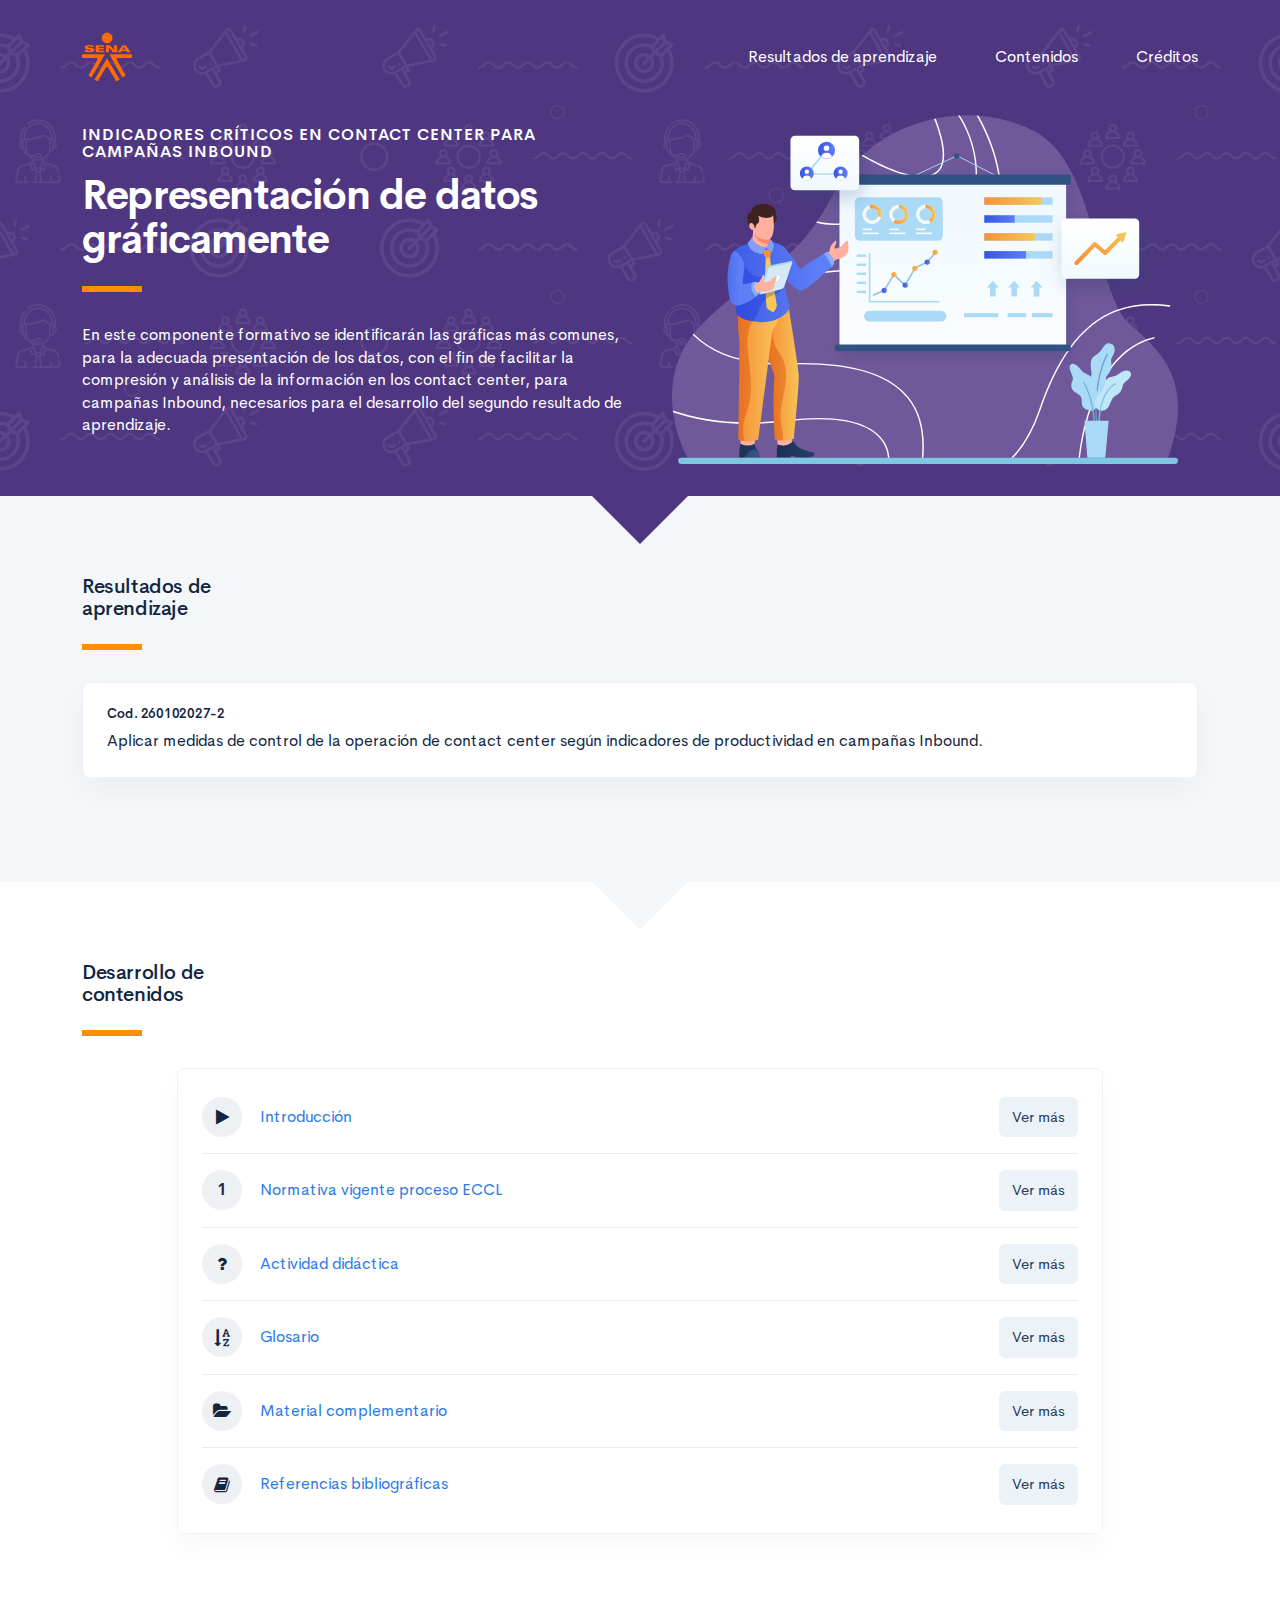
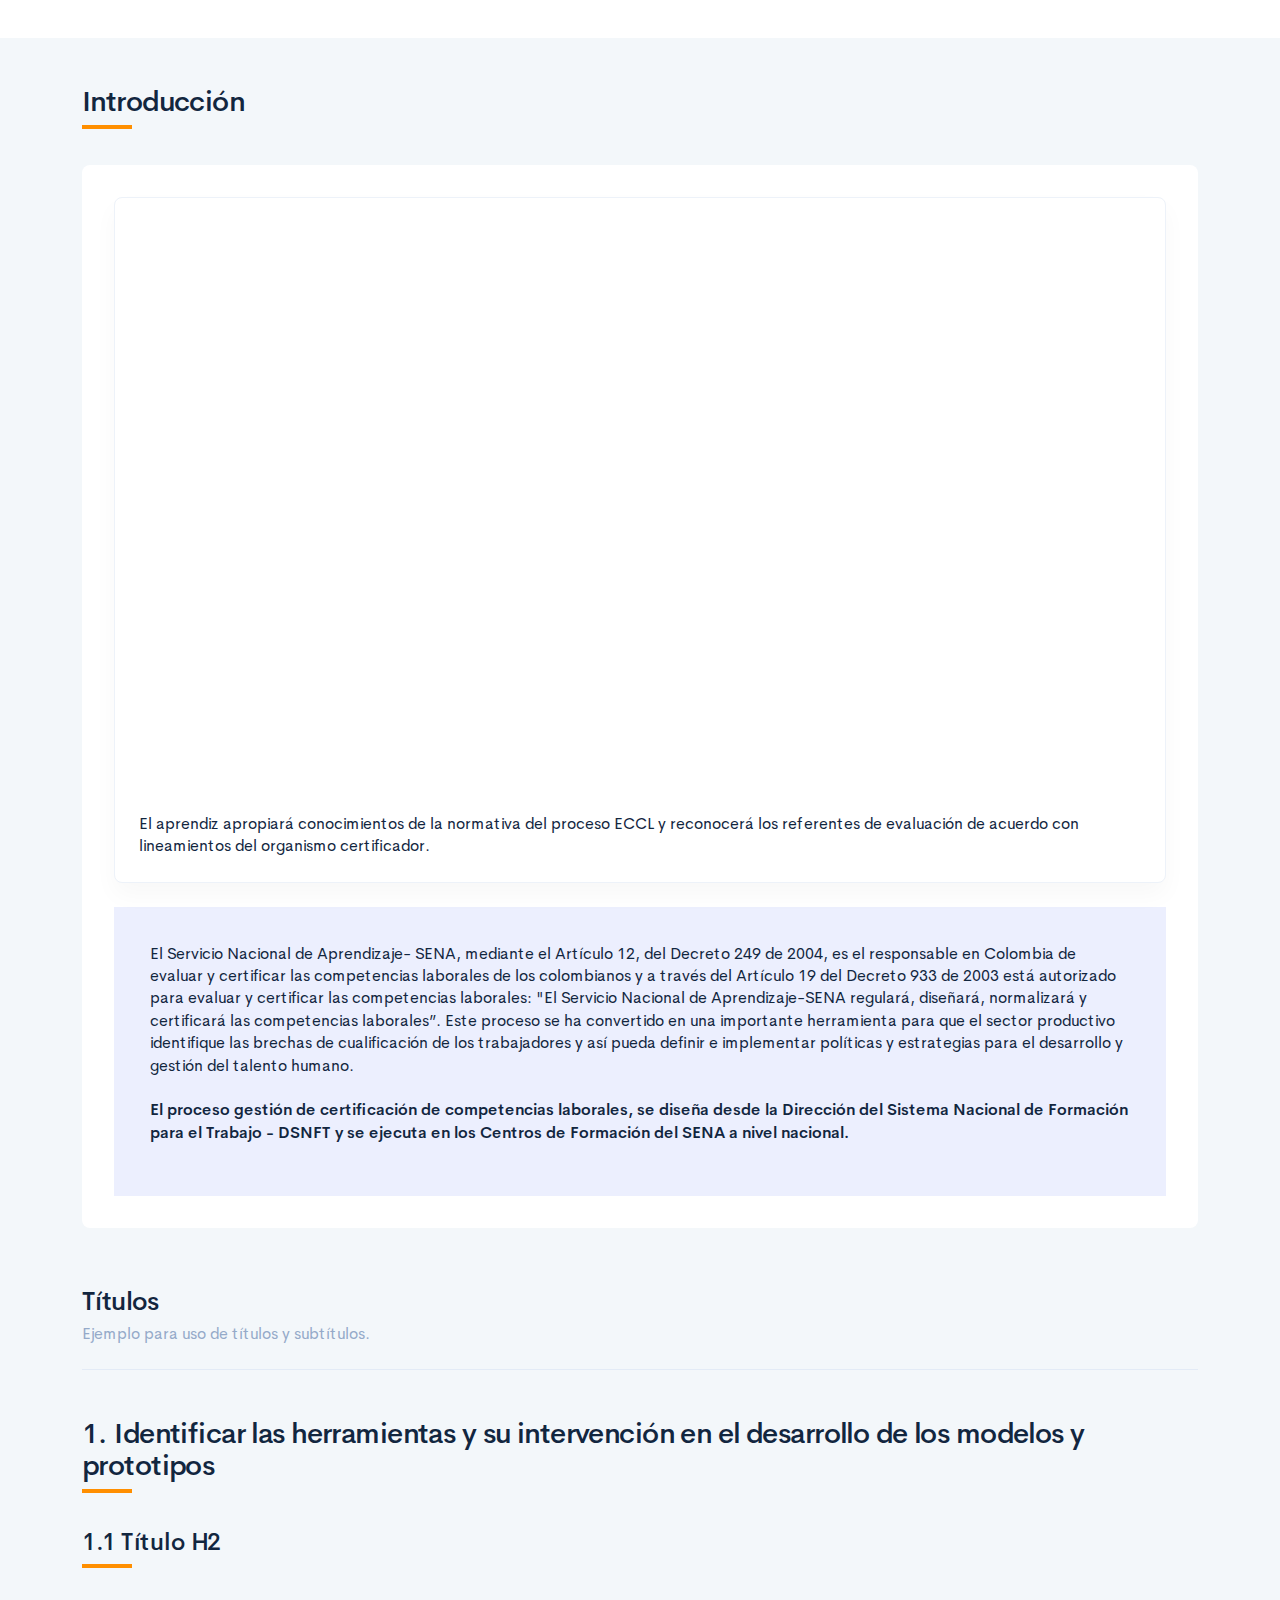
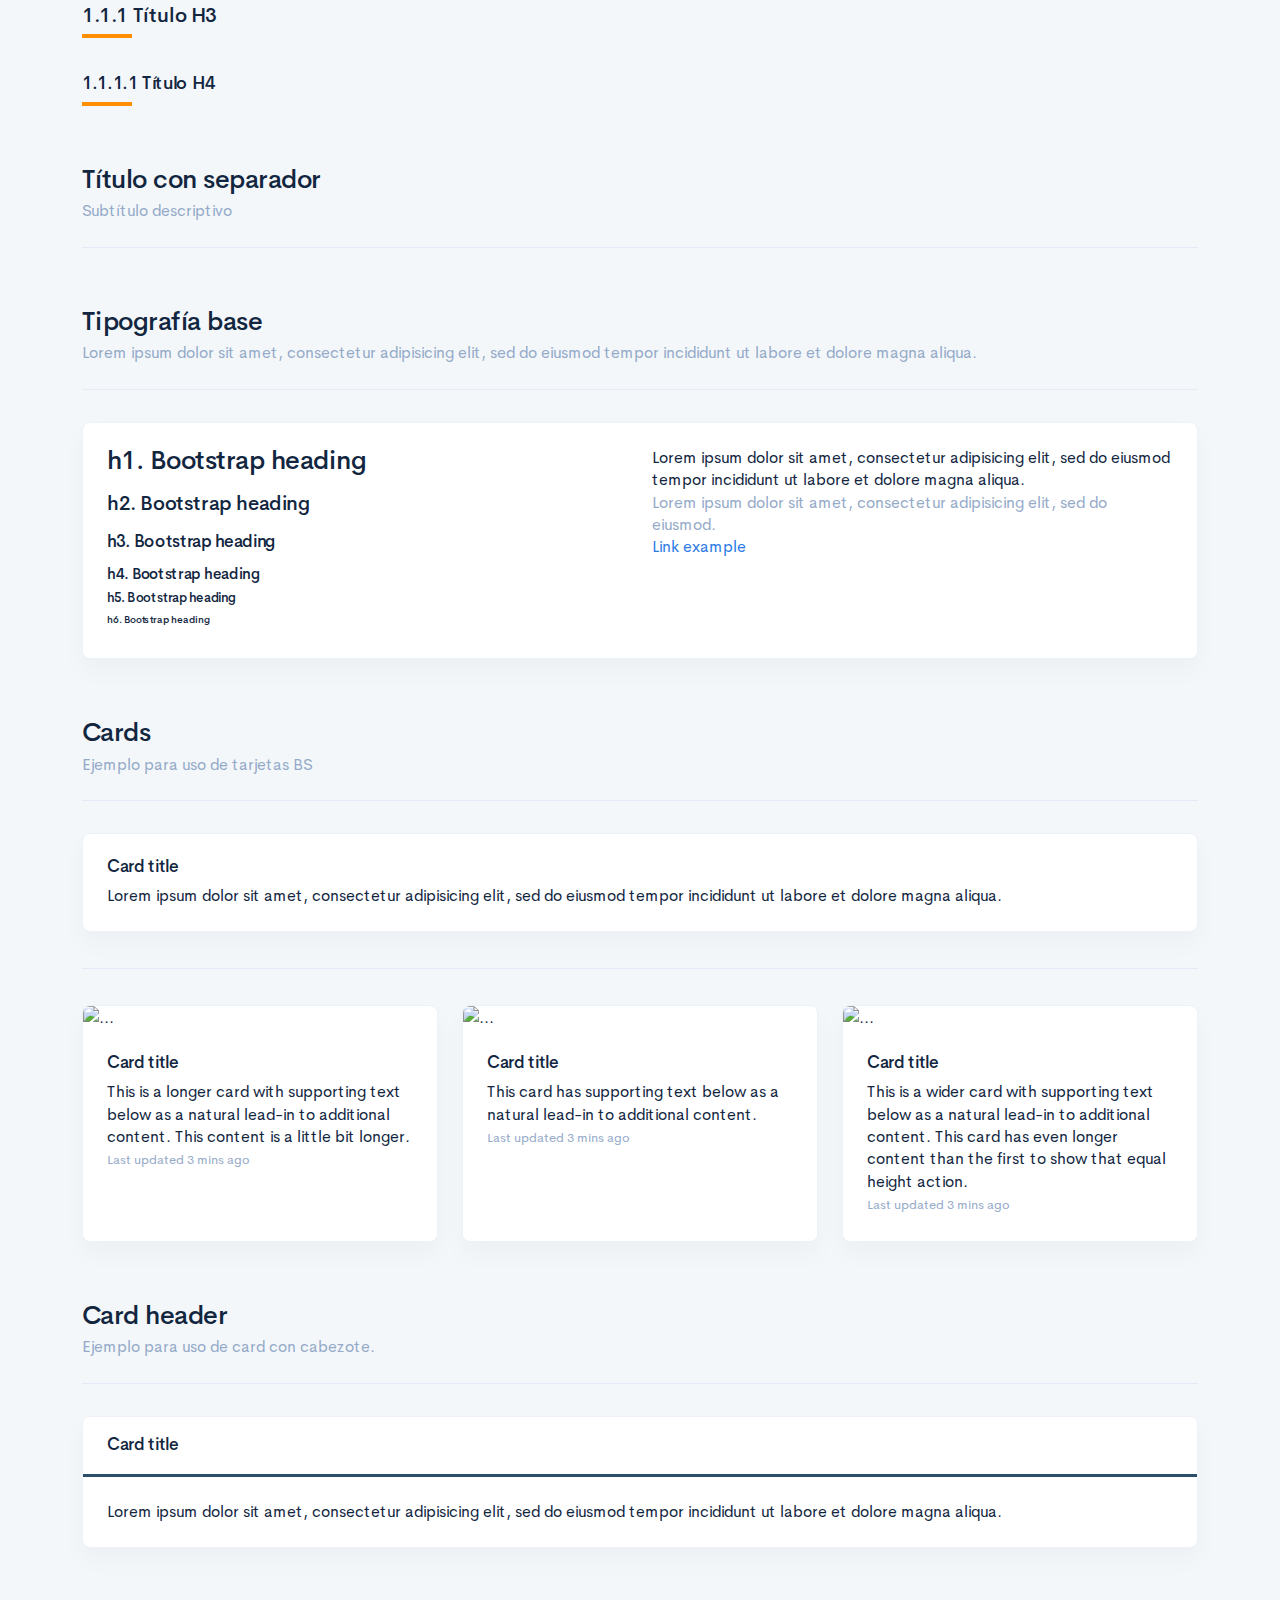
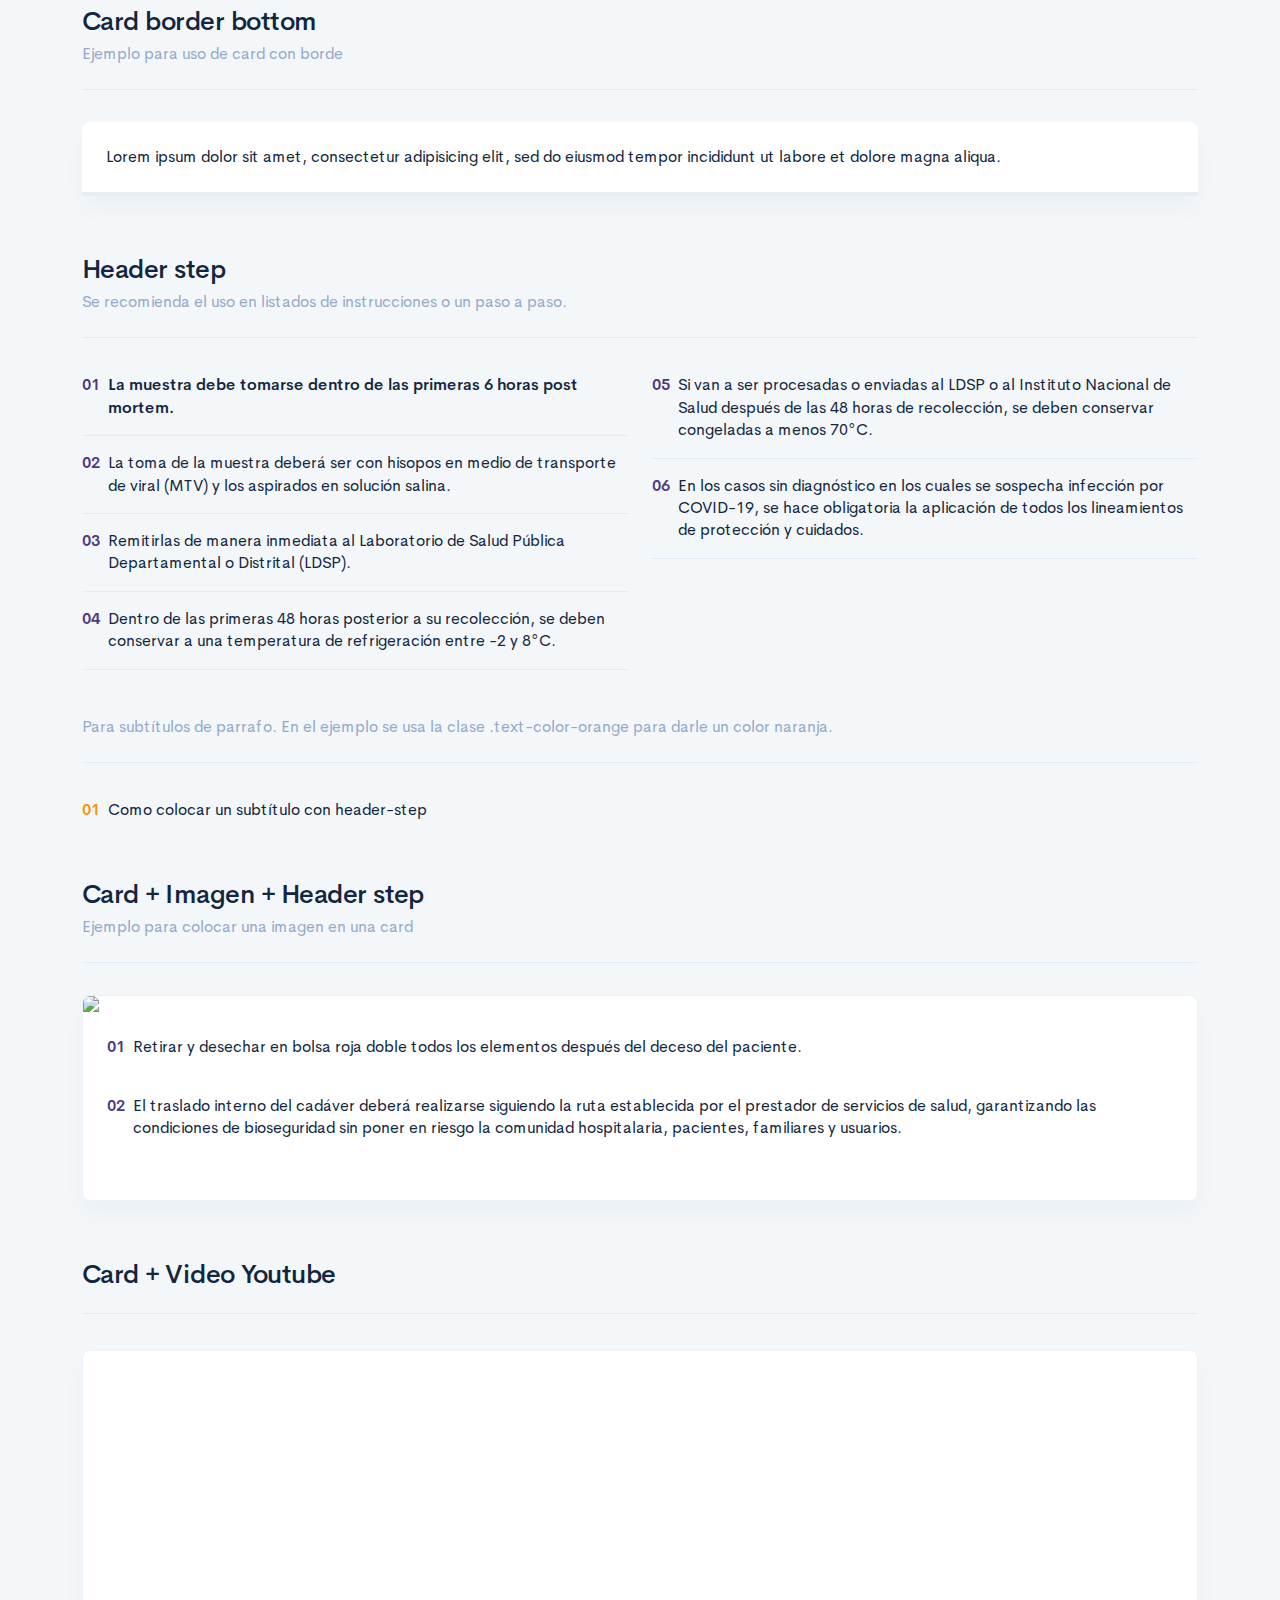
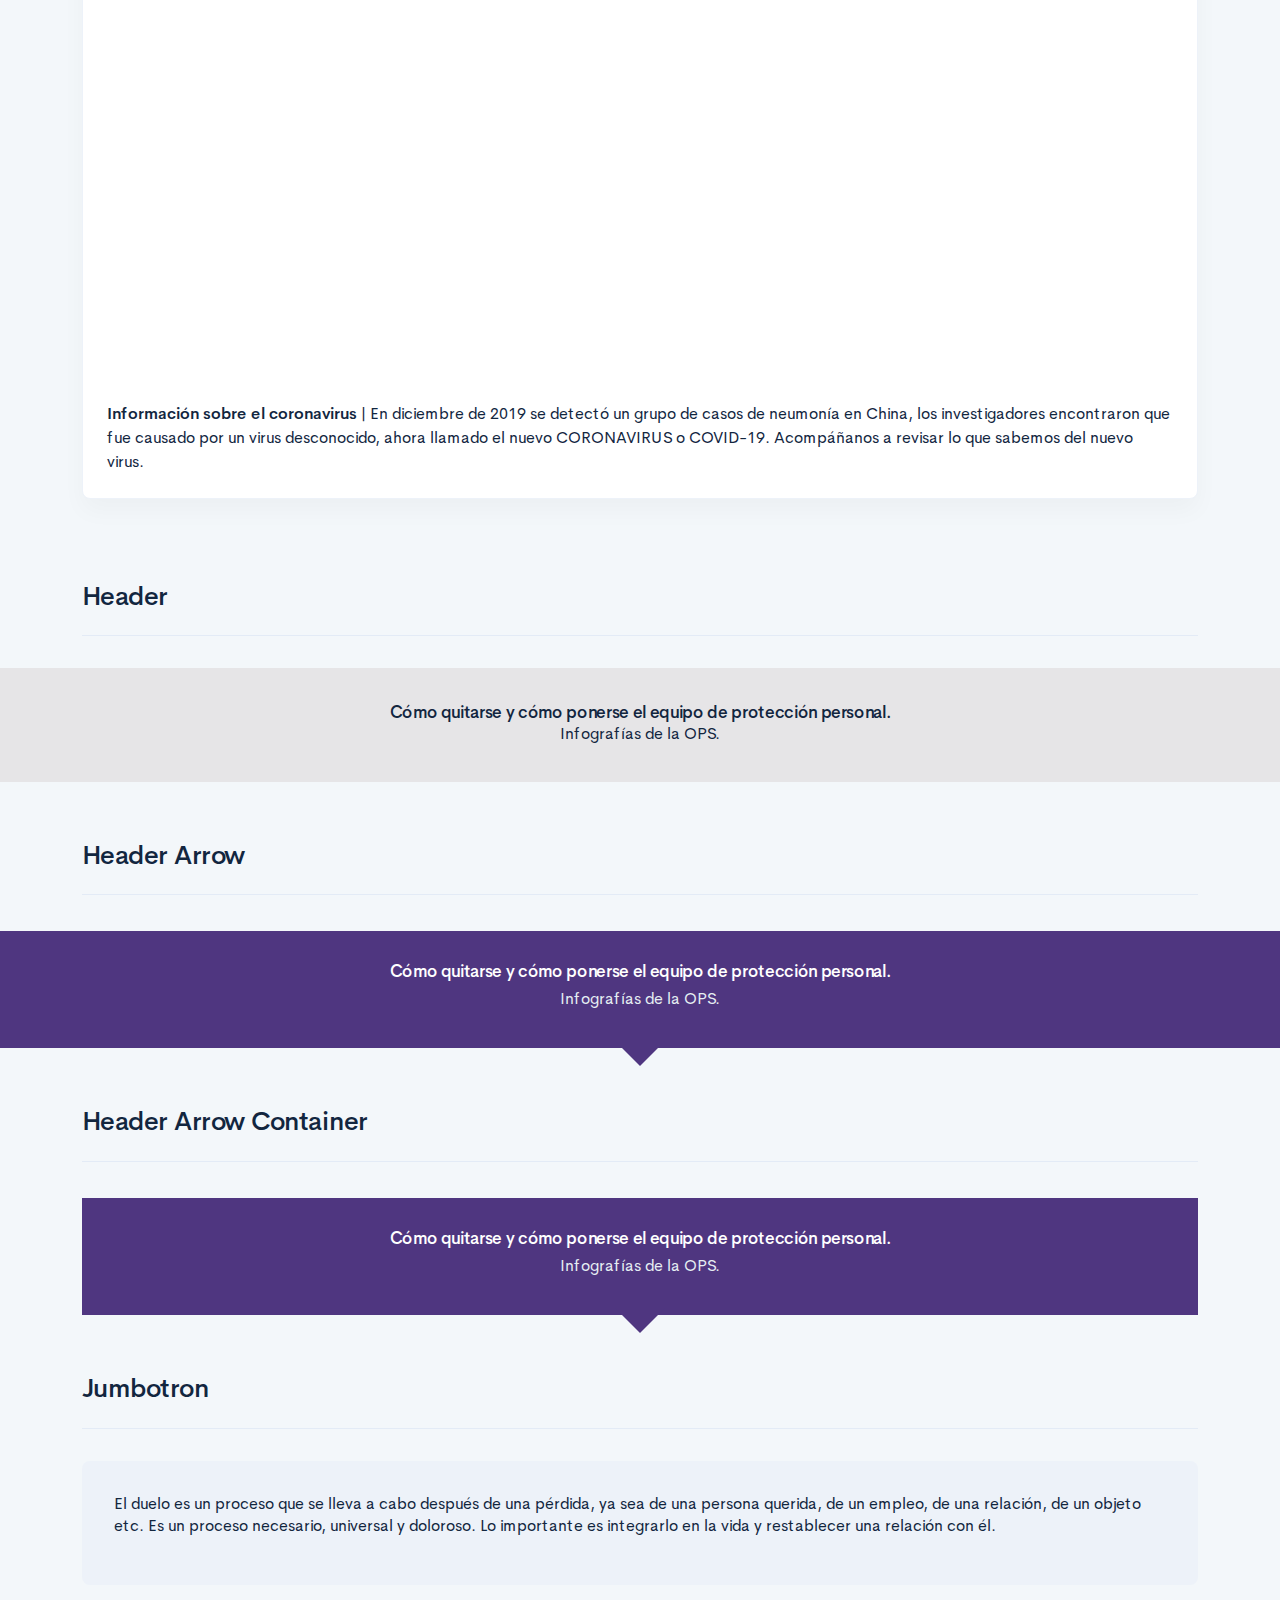
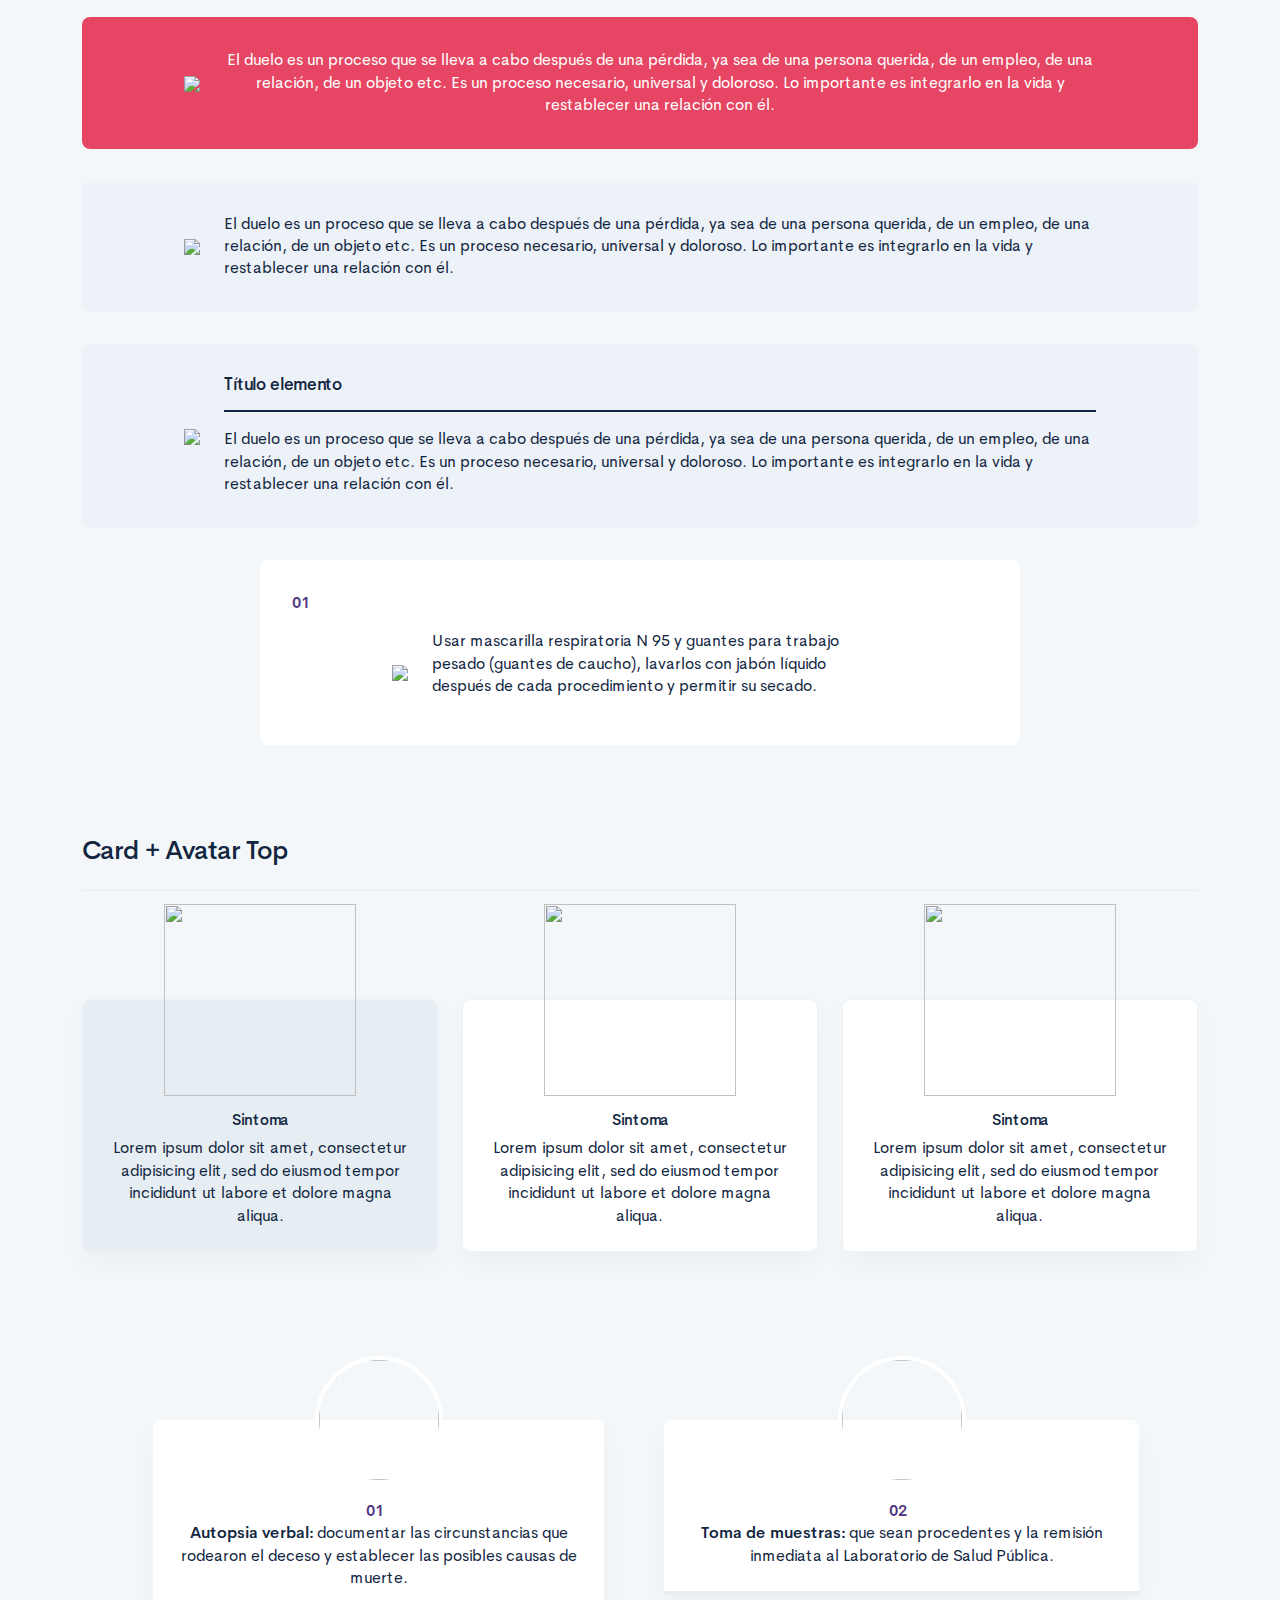
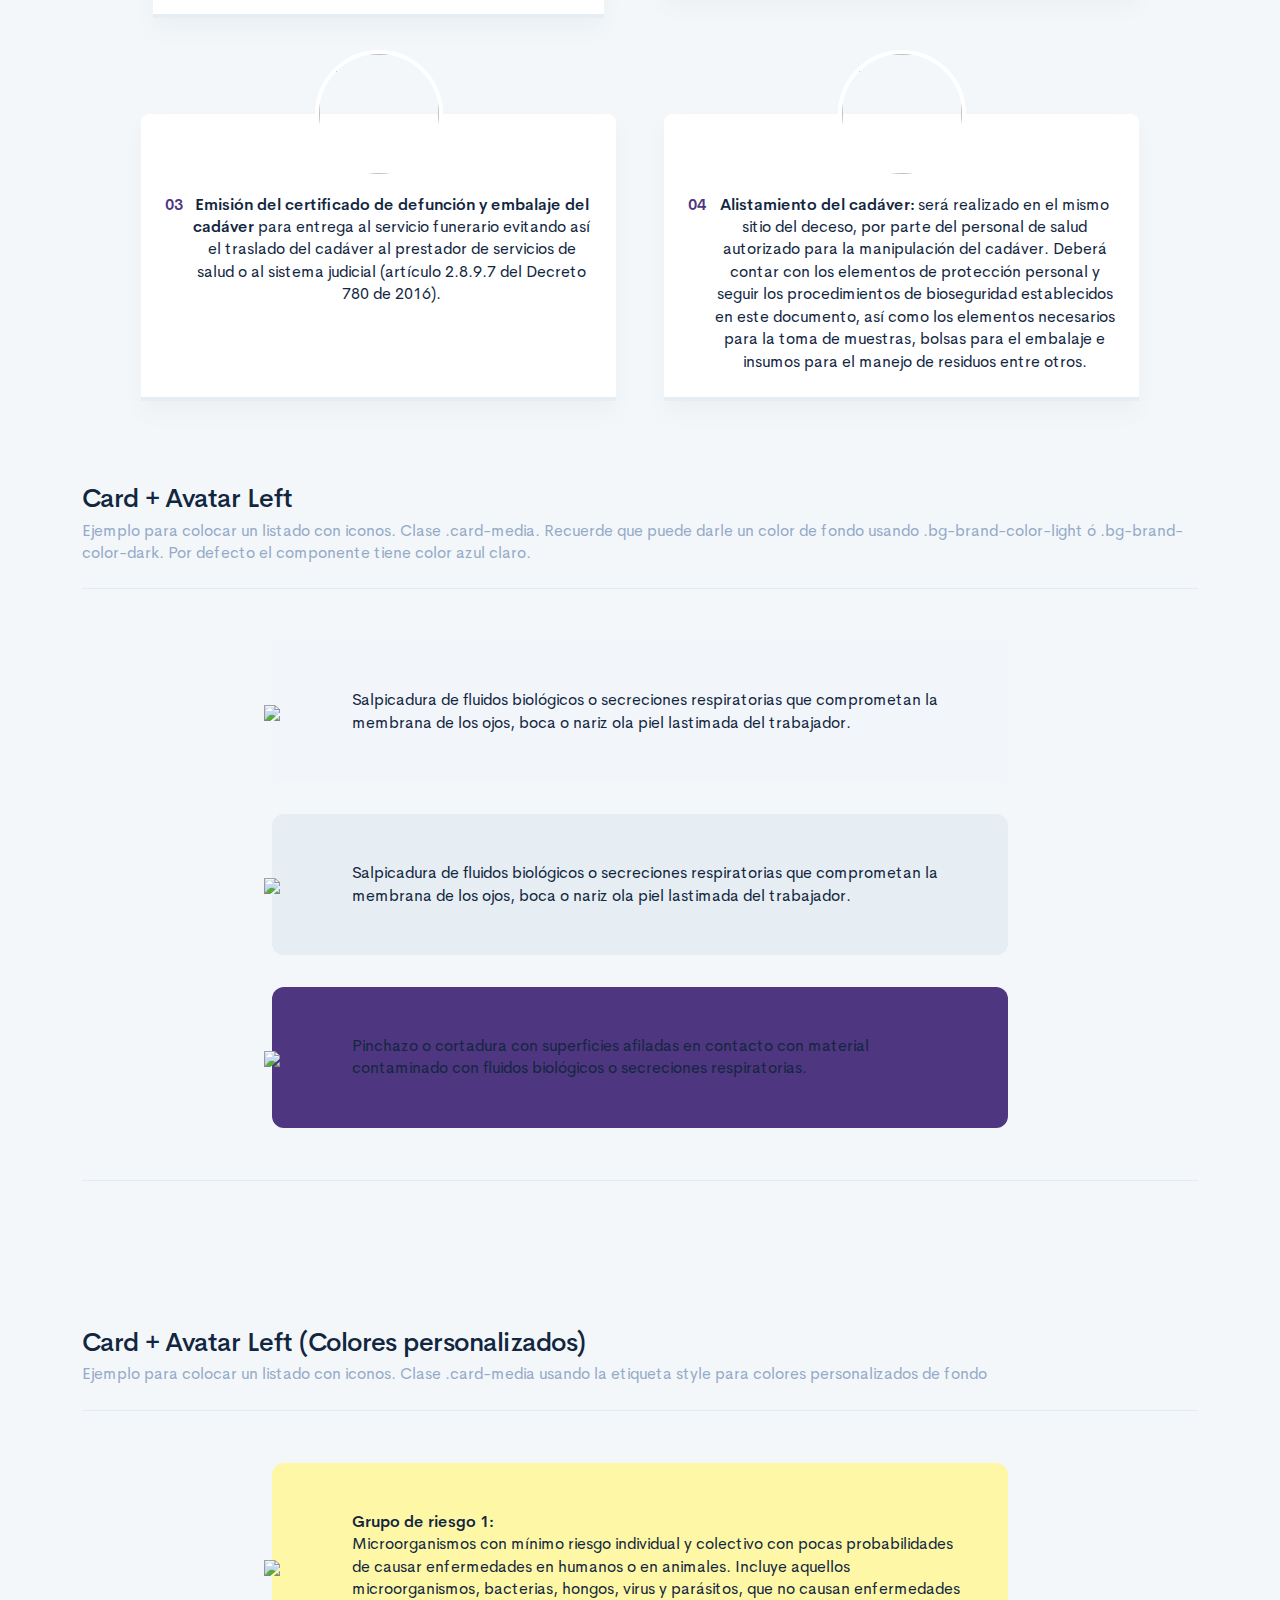
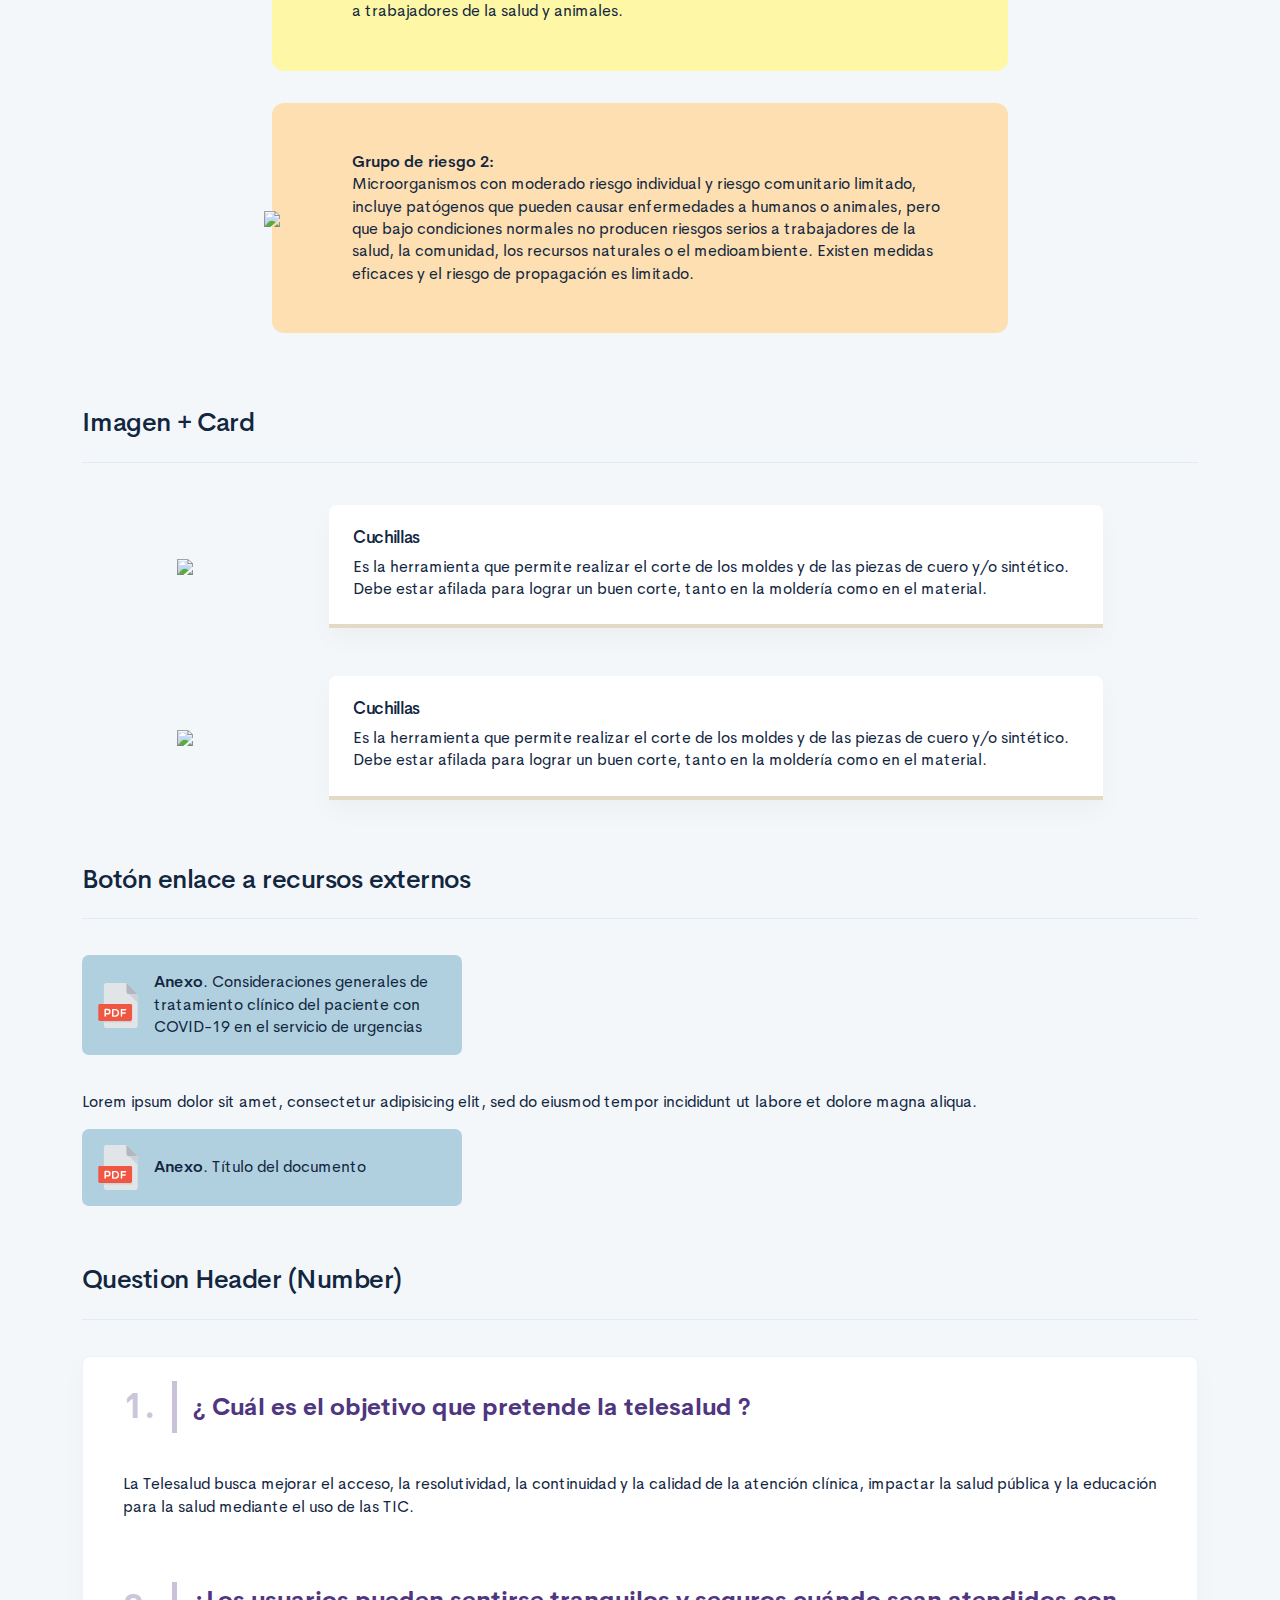
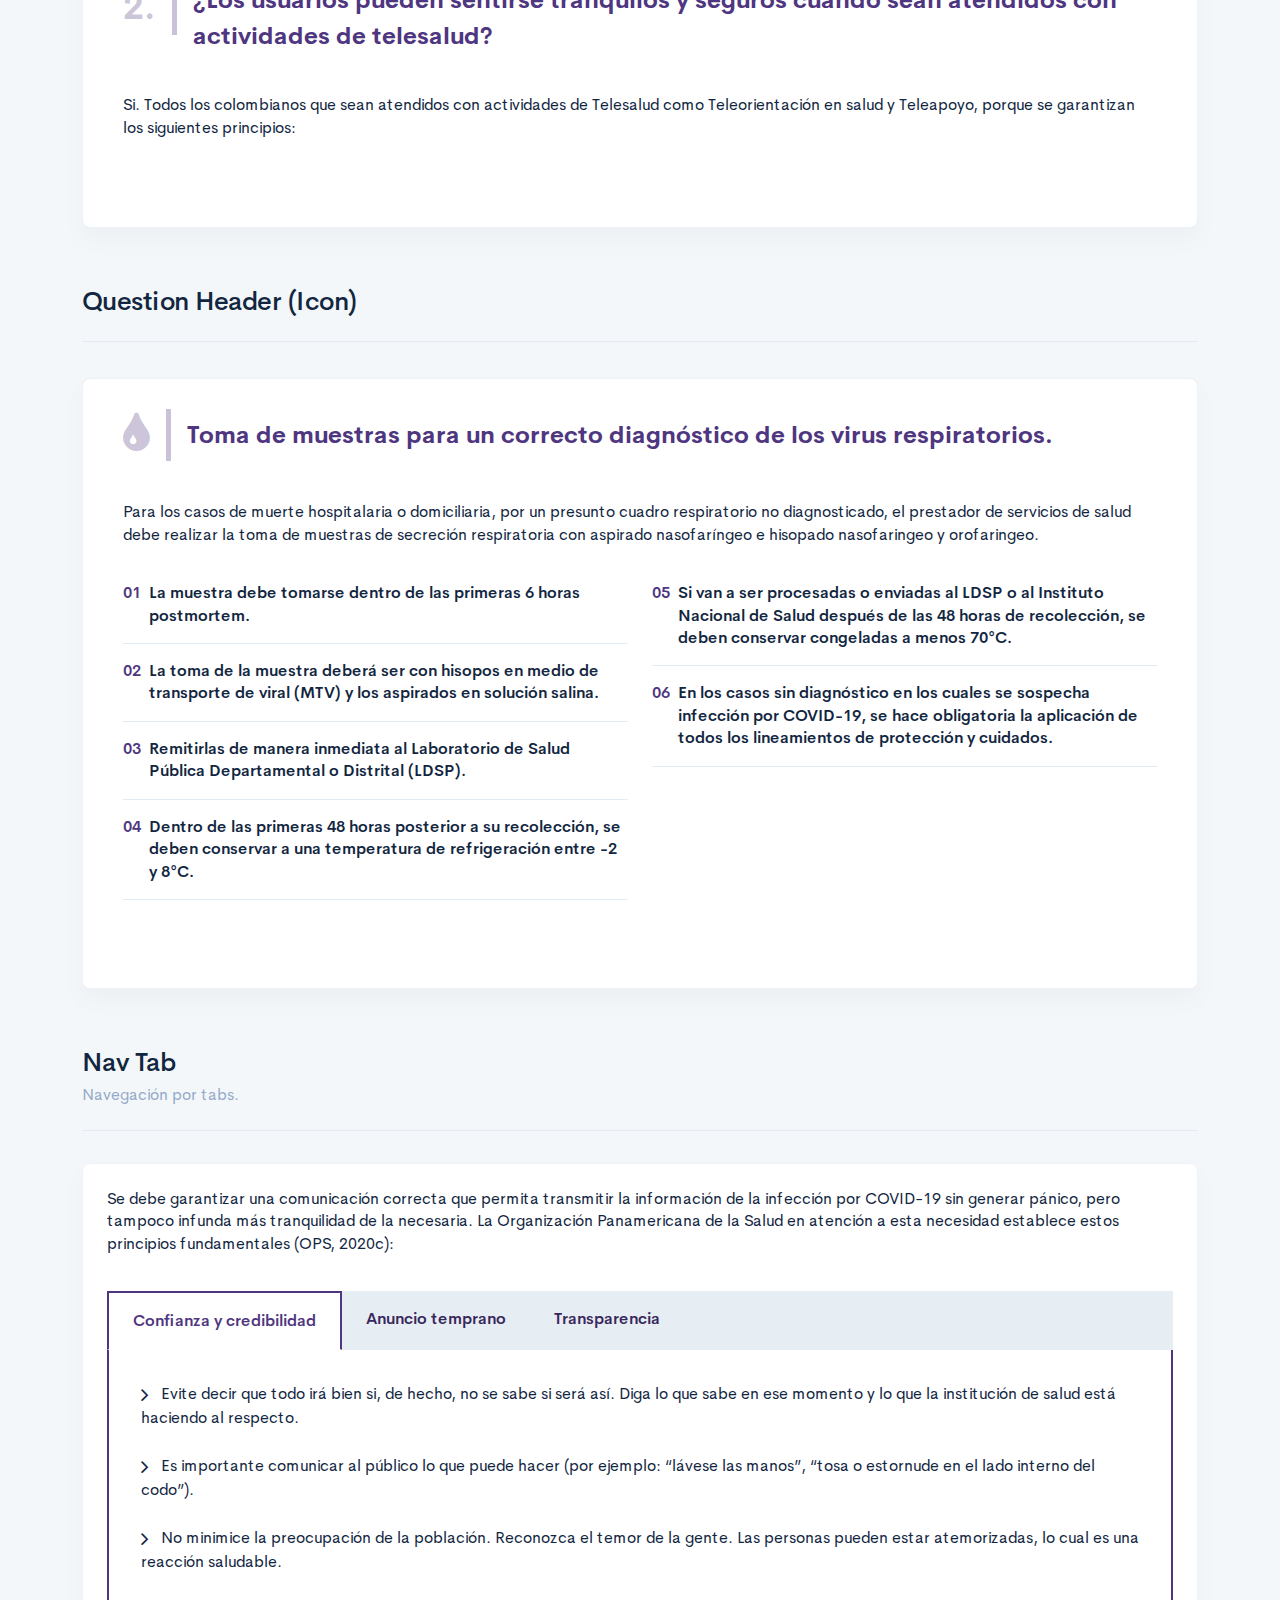
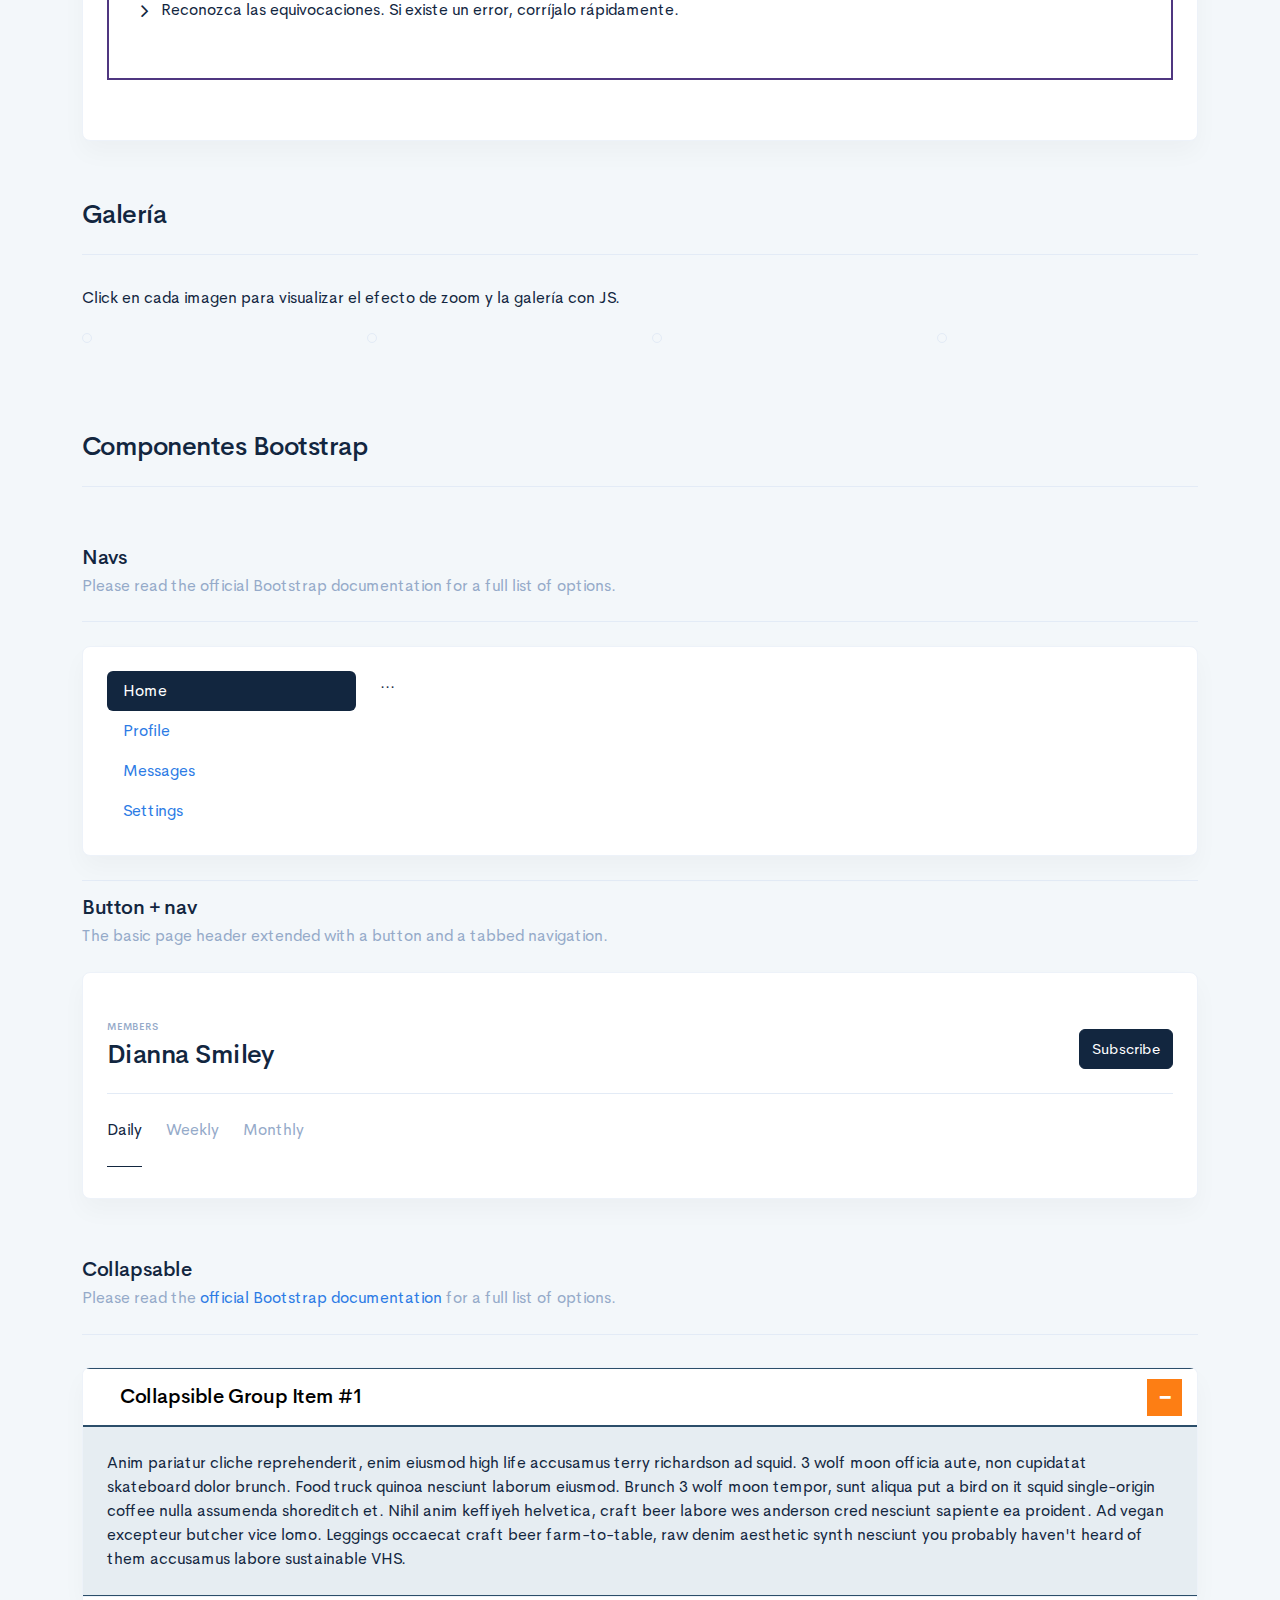
==== commit 4dbfa499: "Ajustes de estilo" ====
--- a/public/material.html
+++ b/public/material.html
@@ -51,7 +51,7 @@
                 <div class="card resultado-item">
                     <div class="card-body">
                         <h5><strong>Cod. 260102027-2</strong></h5>
-                        <p class="mb-0">Aplicar medidas de control de la operación de contact center según indicadores de productividad en campañas inbound.</p>
+                        <p class="mb-0">Aplicar medidas de control de la operación de contact center según indicadores de productividad en campañas Inbound.</p>
                     </div>
                 </div>
             </div>
@@ -975,7 +975,7 @@
                         <h1>Glosario</h1>
                     </div>
                     <div class="jumbotron bg-white">
-                        <p><strong class="mr-2">Contact center:</strong>centro de contacto encargado de recibir y emitir solicitudes utilizando diferentes medios como el telefónico, chat, redes sociales, pagina web. </p>
+                        <p><strong class="mr-2">Contact center:</strong>centro de contacto encargado de recibir y emitir solicitudes utilizando diferentes medios como el telefónico, chat, redes sociales, página web. </p>
                         <hr>
                         <p> <strong class="mr-2">Eficiencia:</strong>capacidad de obtener resultados con el menor uso de los recursos</p>
                         <hr>
@@ -983,7 +983,7 @@
                         <hr>
                         <p> <strong class="mr-2">Indicador:</strong>“es una escala numérica que sirve para medir o cuantificar el resultado respecto al cumplimiento de un objetivo o propósito específico.” (Villagra,2016, p.27)</p>
                         <hr>
-                        <p> <strong class="mr-2">Microsoft Excel:</strong>“es un sistema para la creación de hojas de cálculos cuyas posibilidades de trabajo, calculo y presentación son amplias. La posibilidad de utilizar formulas y funciones es mayor que en las versiones anteriores de dicho programa. Así como permite la creación de gráficos que se modificaran automáticamente al cambiar los datos en su hoja de cálculo” (Arango y Ricaurte,2006,p.104) </p>
+                        <p> <strong class="mr-2">Microsoft Excel:</strong>“es un sistema para la creación de hojas de cálculos cuyas posibilidades de trabajo, cálculo y presentación son amplias. La posibilidad de utilizar fórmulas y funciones es mayor que en las versiones anteriores de dicho programa. Así como permite la creación de gráficos que se modificarán automáticamente al cambiar los datos en su hoja de cálculo” (Arango y Ricaurte,2006,p.104) </p>
                         <hr>
                         <p> <strong class="mr-2">Monitoreo:</strong>mecanismo para evaluar las llamadas en los contact center. </p>
                         <hr>
